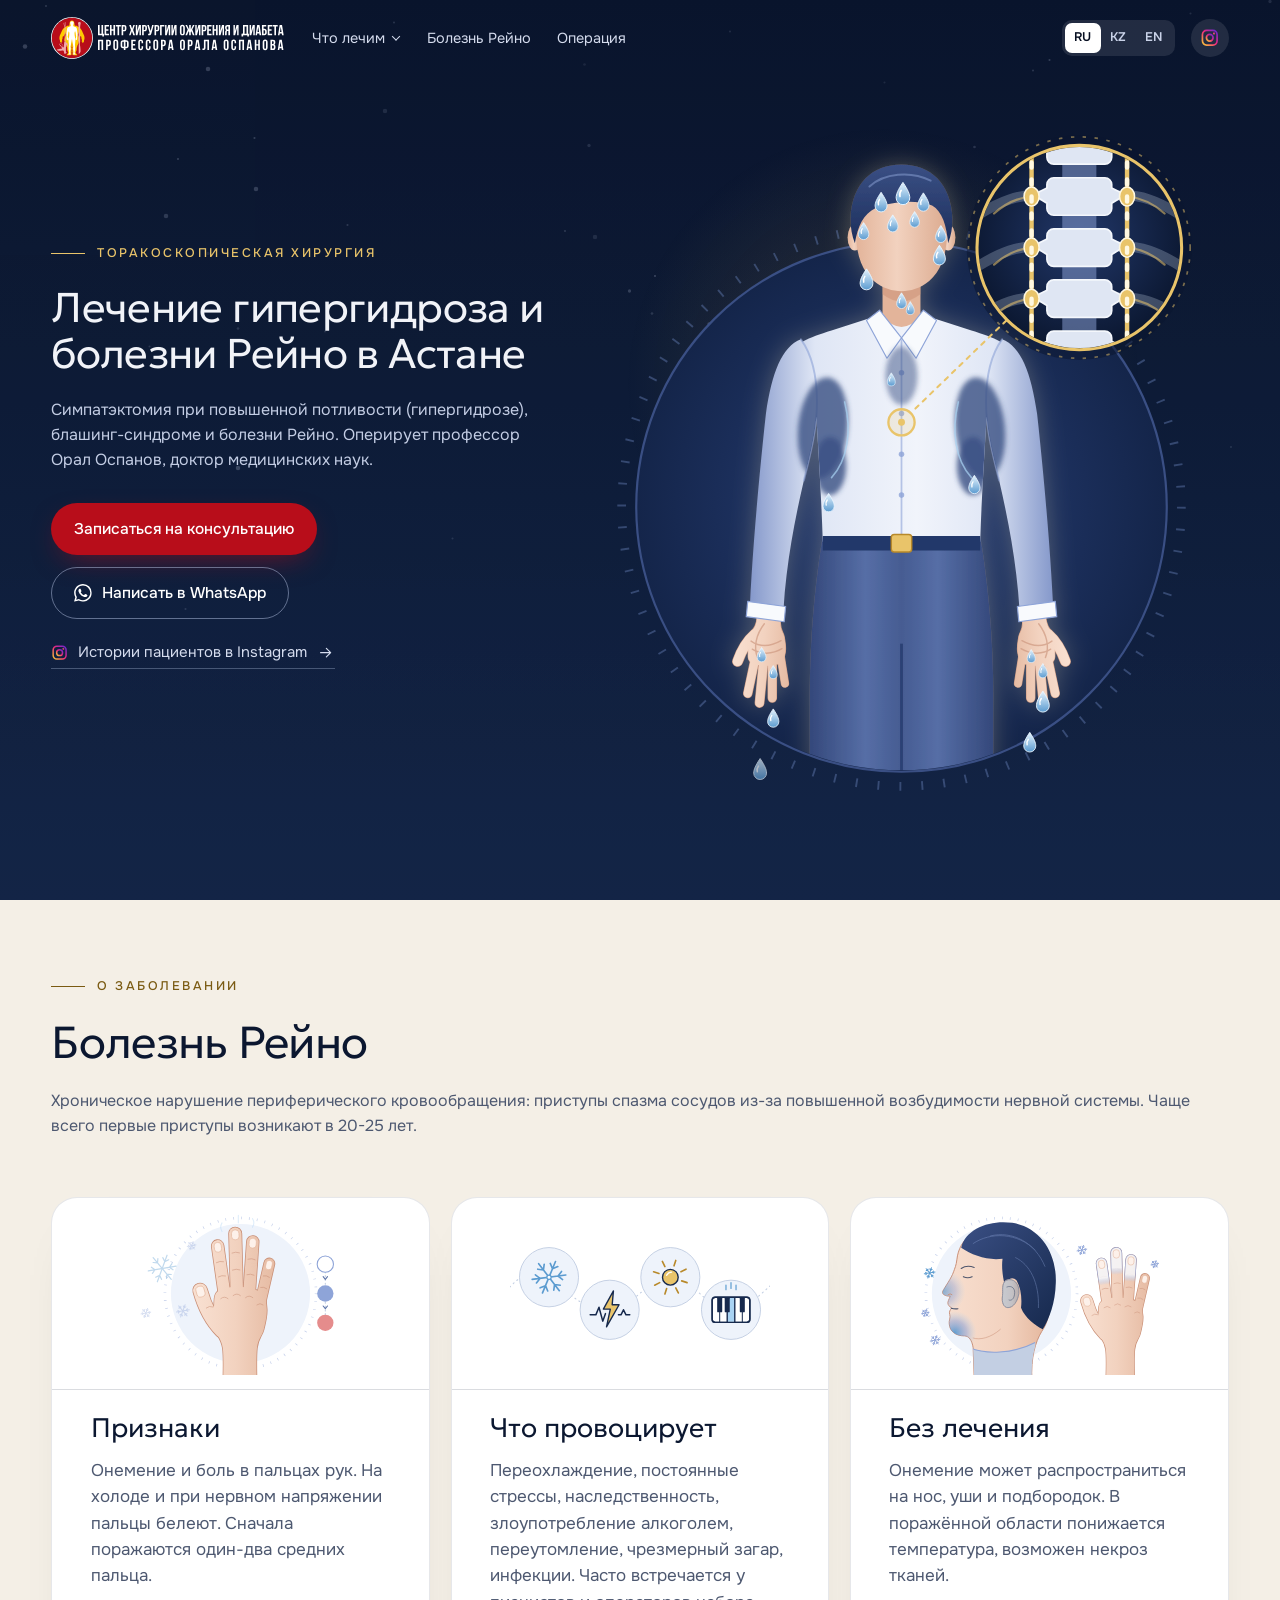
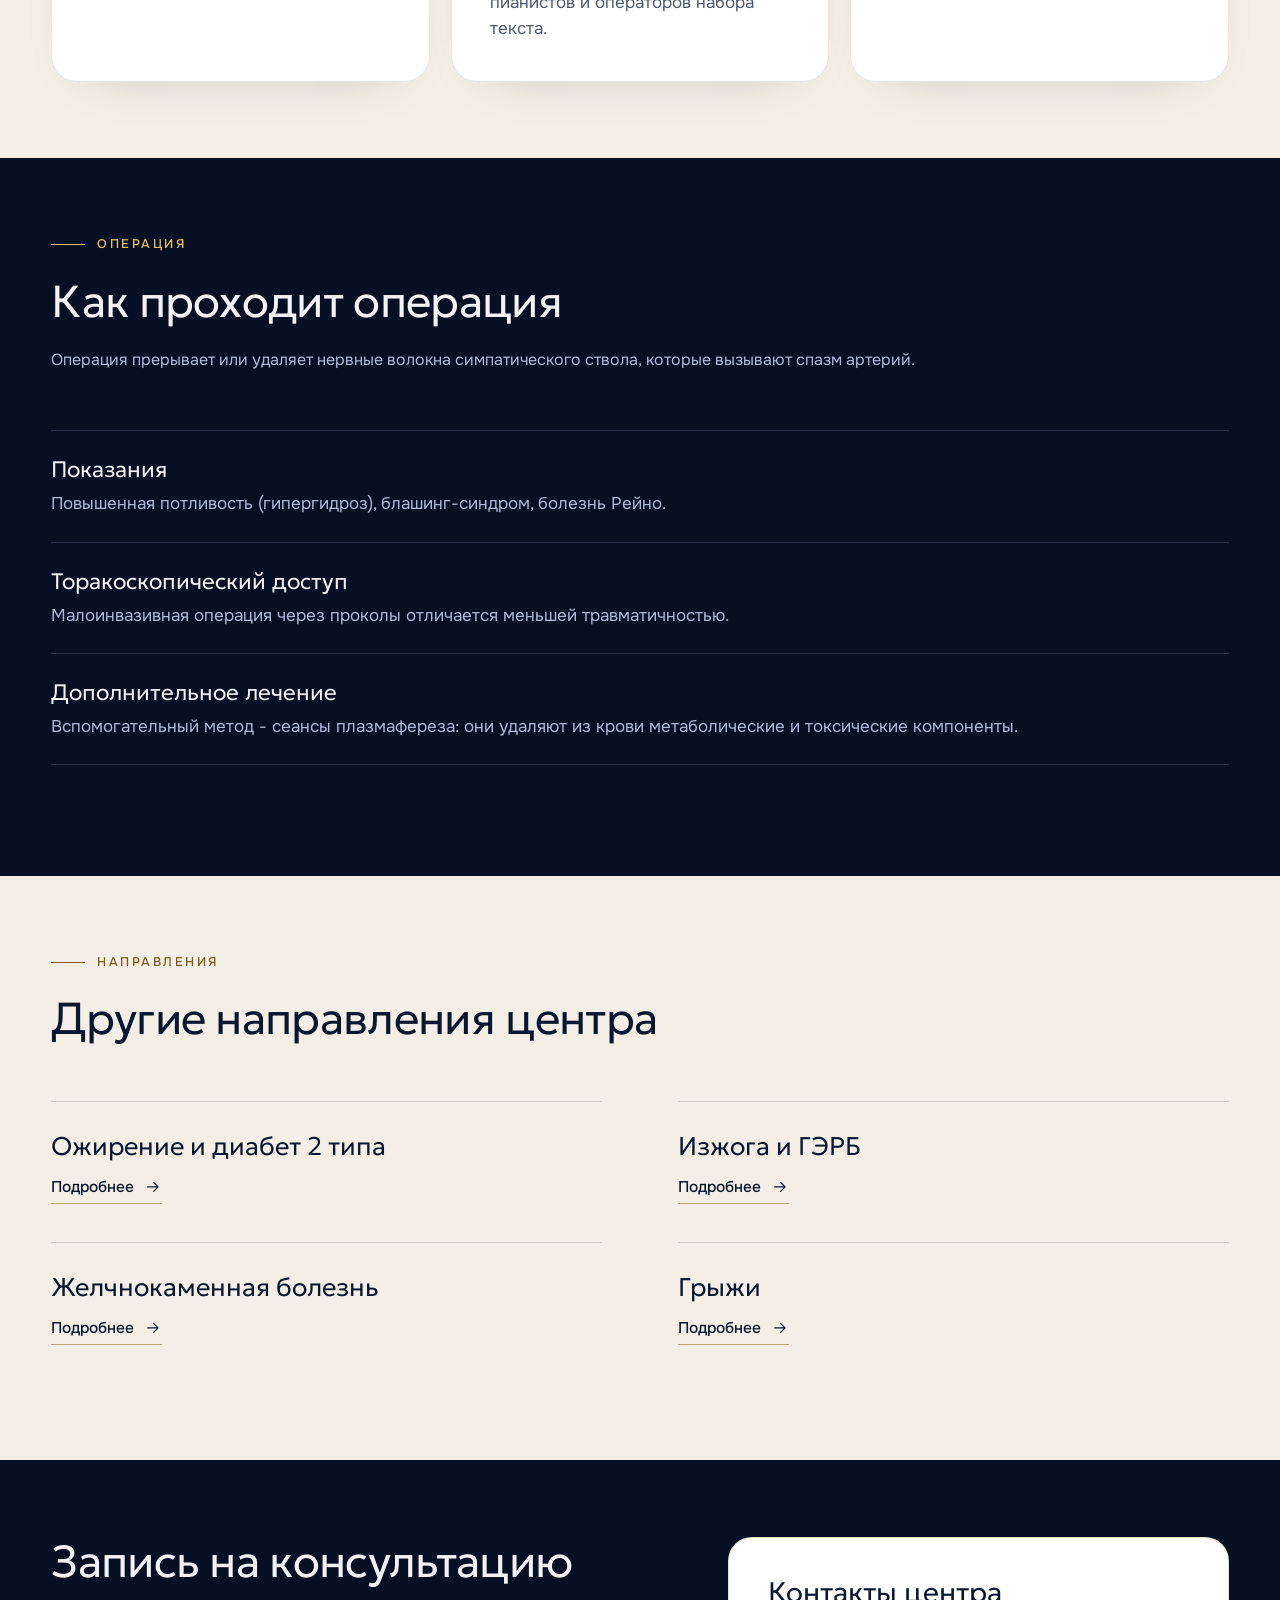
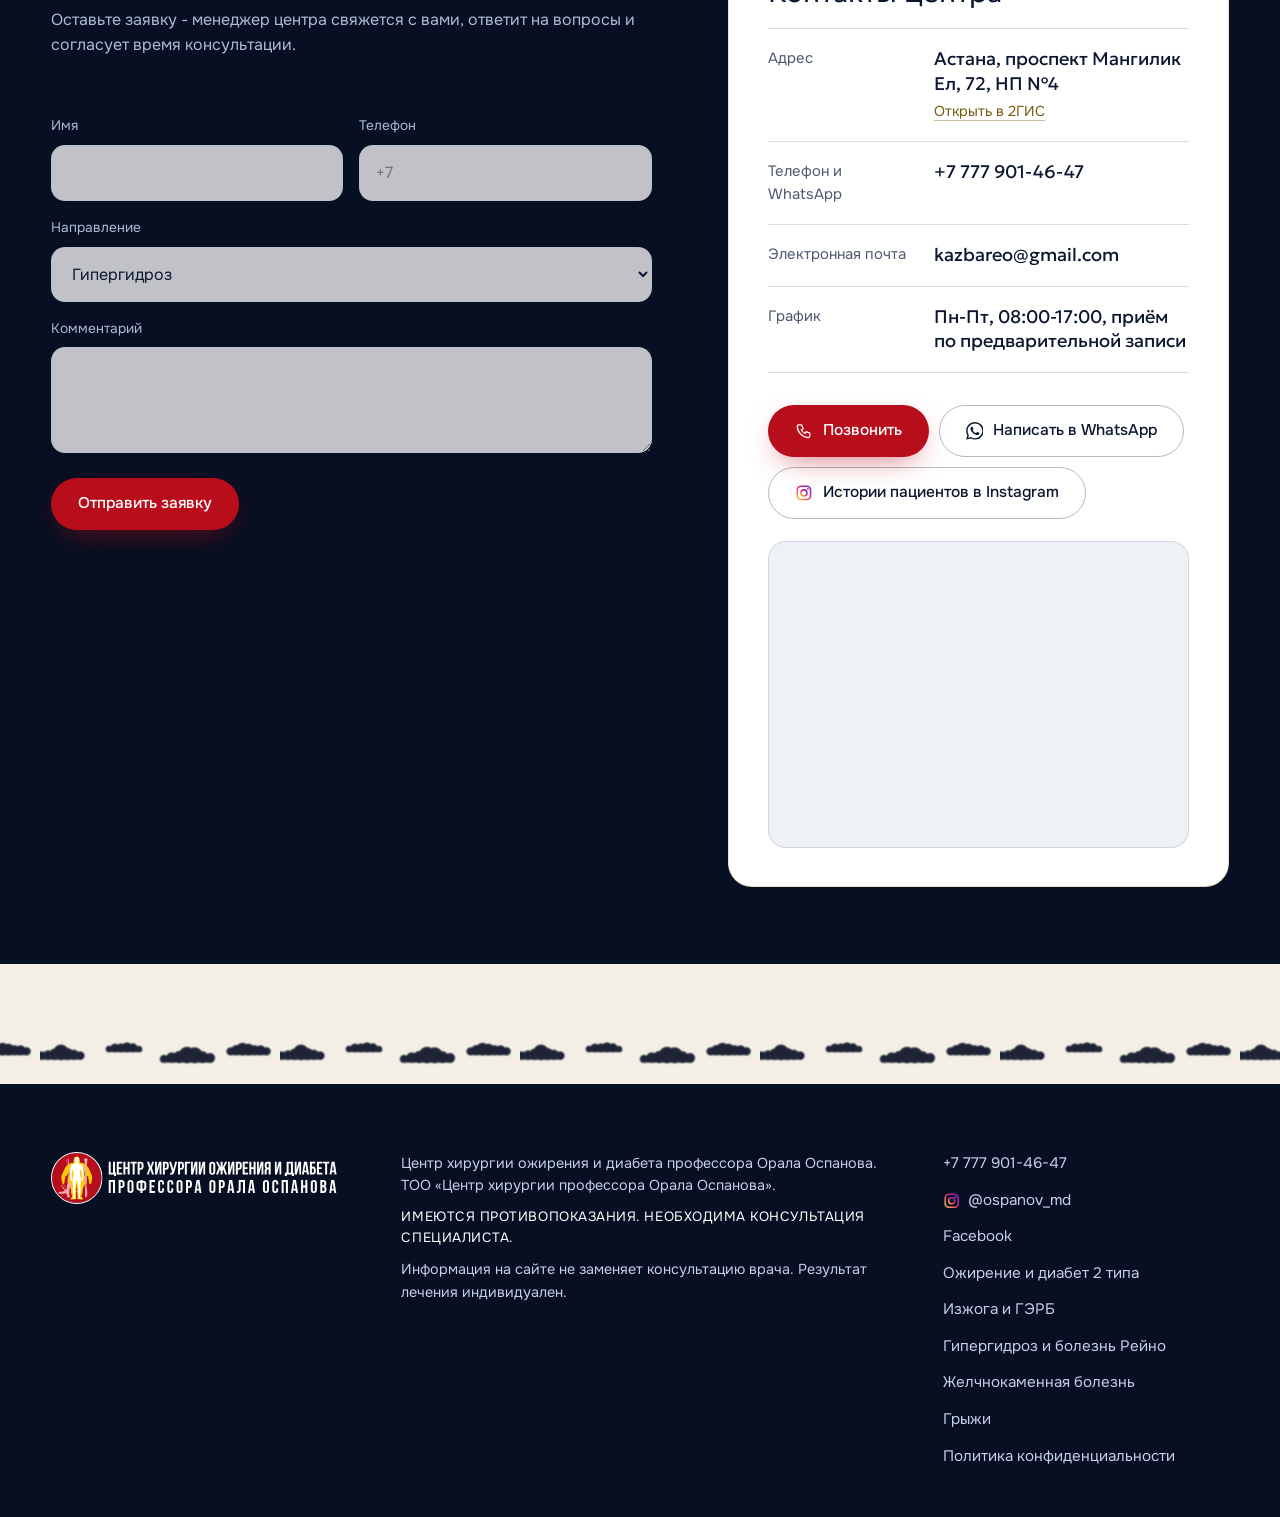
==== gipergidroz/index.html @ ce01ac43 "Награды без обрезки, плавная загрузка первого экрана" ====
<!doctype html>
<html lang="ru">
<head>
<meta charset="utf-8">
<meta name="viewport" content="width=device-width, initial-scale=1, viewport-fit=cover">
<title>Лечение гипергидроза и болезни Рейно в Астане: торакоскопическая симпатэктомия - центр профессора Орала Оспанова</title>
<meta name="description" content="Торакоскопическая симпатэктомия при повышенной потливости (гипергидрозе), блашинг-синдроме и болезни Рейно. Оперирует профессор Орал Оспанов. Онлайн-консультация.">
<link rel="canonical" href="https://ospanovoral.kz/gipergidroz/">
<meta name="format-detection" content="telephone=no">
<meta property="og:type" content="website">
<meta property="og:title" content="Лечение гипергидроза и болезни Рейно в Астане: торакоскопическая симпатэктомия - центр профессора Орала Оспанова">
<meta property="og:description" content="Торакоскопическая симпатэктомия при повышенной потливости (гипергидрозе), блашинг-синдроме и болезни Рейно. Оперирует профессор Орал Оспанов. Онлайн-консультация.">
<meta property="og:url" content="https://ospanovoral.kz/gipergidroz/">
<meta property="og:site_name" content="Центр хирургии профессора Орала Оспанова">
<meta property="og:locale" content="ru_RU">
<meta property="og:image" content="https://ospanovoral.kz/assets/img/og-image.jpg">
<meta property="og:image:width" content="1200">
<meta property="og:image:height" content="630">
<meta name="twitter:card" content="summary_large_image">
<meta name="theme-color" content="#070f22">
<link rel="icon" href="../favicon.ico" sizes="any">
<link rel="icon" href="../assets/img/favicon.svg" type="image/svg+xml">
<link rel="icon" href="../assets/img/favicon-32.png" type="image/png" sizes="32x32">
<link rel="icon" href="../assets/img/favicon-16.png" type="image/png" sizes="16x16">
<link rel="apple-touch-icon" href="../assets/img/apple-touch-icon.png" sizes="180x180">
<link rel="preload" href="../assets/fonts/geologica-cyrillic.woff2" as="font" type="font/woff2" crossorigin>
<link rel="preload" href="../assets/fonts/onest-cyrillic.woff2" as="font" type="font/woff2" crossorigin>
<link rel="stylesheet" href="../styles.css?v=20261125-21">
<script type="application/ld+json">{"@context": "https://schema.org", "@graph": [{"@type": "MedicalWebPage", "@id": "https://ospanovoral.kz/gipergidroz/#page", "url": "https://ospanovoral.kz/gipergidroz/", "name": "Лечение гипергидроза и болезни Рейно в Астане: торакоскопическая симпатэктомия - центр профессора Орала Оспанова", "inLanguage": "ru", "about": {"@type": "MedicalCondition", "name": "Гипергидроз и болезнь Рейно"}, "isPartOf": {"@id": "https://ospanovoral.kz/#clinic"}, "reviewedBy": {"@id": "https://ospanovoral.kz/#professor"}}, {"@type": "MedicalClinic", "@id": "https://ospanovoral.kz/#clinic", "name": "Центр хирургии ожирения и диабета профессора Орала Оспанова", "url": "https://ospanovoral.kz/", "telephone": "+77779014647", "image": "https://ospanovoral.kz/assets/img/og-image.jpg", "priceRange": "от 500 000 ₸", "address": {"@type": "PostalAddress", "streetAddress": "проспект Мангилик Ел, 72", "addressLocality": "Астана", "addressCountry": "KZ"}}, {"@type": "BreadcrumbList", "itemListElement": [{"@type": "ListItem", "position": 1, "name": "Главная", "item": "https://ospanovoral.kz/"}, {"@type": "ListItem", "position": 2, "name": "Гипергидроз и болезнь Рейно", "item": "https://ospanovoral.kz/gipergidroz/"}]}]}</script>
<script src="https://lead-bot.sultan-askarov-kz.workers.dev/t.js" data-site="ospanovoral" defer></script>
</head>
<body class="lp" data-page="gipergidroz">
<svg width="0" height="0" style="position:absolute" aria-hidden="true" focusable="false">
  <defs>
    <linearGradient id="ig-g" x1="0" y1="1" x2="1" y2="0"><stop offset="0" stop-color="#f9ce34"/><stop offset=".5" stop-color="#ee2a7b"/><stop offset="1" stop-color="#6228d7"/></linearGradient>
    <symbol id="ic-wa" viewBox="0 0 24 24"><path fill="currentColor" d="M17.472 14.382c-.297-.149-1.758-.867-2.03-.967-.273-.099-.471-.148-.67.15-.197.297-.767.966-.94 1.164-.173.199-.347.223-.644.075-.297-.15-1.255-.463-2.39-1.475-.883-.788-1.48-1.761-1.653-2.059-.173-.297-.018-.458.13-.606.134-.133.298-.347.446-.52.149-.174.198-.298.298-.497.099-.198.05-.371-.025-.52-.075-.149-.669-1.612-.916-2.207-.242-.579-.487-.5-.669-.51-.173-.008-.371-.01-.57-.01-.198 0-.52.074-.792.372-.272.297-1.04 1.016-1.04 2.479 0 1.462 1.065 2.875 1.213 3.074.149.198 2.096 3.2 5.077 4.487.709.306 1.262.489 1.694.625.712.227 1.36.195 1.871.118.571-.085 1.758-.719 2.006-1.413.248-.694.248-1.289.173-1.413-.074-.124-.272-.198-.57-.347m-5.421 7.403h-.004a9.87 9.87 0 0 1-5.031-1.378l-.361-.214-3.741.982.998-3.648-.235-.374a9.86 9.86 0 0 1-1.51-5.26c.001-5.45 4.436-9.884 9.888-9.884 2.64 0 5.122 1.03 6.988 2.898a9.825 9.825 0 0 1 2.893 6.994c-.003 5.45-4.437 9.884-9.885 9.884m8.413-18.297A11.815 11.815 0 0 0 12.05 0C5.495 0 .16 5.335.157 11.892c0 2.096.547 4.142 1.588 5.945L.057 24l6.305-1.654a11.882 11.882 0 0 0 5.683 1.448h.005c6.554 0 11.89-5.335 11.893-11.893a11.821 11.821 0 0 0-3.48-8.413Z"/></symbol>
    <symbol id="ic-ig" viewBox="0 0 24 24"><g fill="none" stroke="url(#ig-g)" stroke-width="2.1"><rect x="3" y="3" width="18" height="18" rx="5.2"/><circle cx="12" cy="12" r="4.1"/></g><circle cx="17.3" cy="6.7" r="1.35" fill="url(#ig-g)"/></symbol>
    <symbol id="ic-tel" viewBox="0 0 24 24"><path fill="none" stroke="currentColor" stroke-width="1.7" stroke-linecap="round" stroke-linejoin="round" d="M5 4h4l2 5-2.5 1.5a11 11 0 0 0 5 5L15 13l5 2v4a2 2 0 0 1-2 2A16 16 0 0 1 3 6a2 2 0 0 1 2-2Z"/></symbol>
    <symbol id="ic-ar" viewBox="0 0 24 24"><path fill="none" stroke="currentColor" stroke-width="1.6" stroke-linecap="round" stroke-linejoin="round" d="M5 12h14M13 6l6 6-6 6"/></symbol>
  </defs>
</svg>

<div class="bg" aria-hidden="true">
  <i class="bg-l bg-0"></i><i class="bg-l bg-1"></i><i class="bg-l bg-2"></i><i class="bg-l bg-3"></i>
  <i class="bg-stars"></i>
</div>

<header class="hdr" id="hdr">
  <div class="hdr-in wrap">
    <a class="logo" href="../" aria-label="Центр хирургии ожирения и диабета профессора Орала Оспанова" data-i18n-aria="a.logo"><img src="../assets/logo/logo.svg" width="2365" height="426" alt="Центр хирургии ожирения и диабета профессора Орала Оспанова" data-i18n-alt="a.logo"></a>
    <nav class="nav" id="nav" aria-label="Разделы" data-i18n-aria="a.nav">
      <div class="nav-dd">
        <a href="../#napravleniya" data-i18n="nav.treat">Что лечим</a>
        <div class="dd"><a href="../ozhirenie-diabet/" data-i18n="dd.oz">Ожирение и диабет 2 типа</a><a href="../izzhoga-gerb/" data-i18n="dd.gb">Изжога и ГЭРБ</a><a href="../gipergidroz/" aria-current="page" data-i18n="dd.gg">Гипергидроз и болезнь Рейно</a><a href="../zhkb/" data-i18n="dd.zh">Желчнокаменная болезнь</a><a href="../gryzhi/" data-i18n="dd.gr">Грыжи</a></div>
      </div>
      <a href="#rejno" data-i18n="gg.n1">Болезнь Рейно</a>
      <a href="#operaciya" data-i18n="pg.s.opk">Операция</a>
      <div class="nav-m">
        <a class="btn btn-red" href="#zapis" data-i18n="btn.consult">Записаться на консультацию</a>
        <a class="btn btn-line" href="tel:+77779014647"><svg class="ic"><use href="#ic-tel"/></svg><span>+7&nbsp;777&nbsp;901-46-47</span></a>
        <a class="btn btn-line" href="https://wa.me/77779014647?text=%D0%97%D0%B4%D1%80%D0%B0%D0%B2%D1%81%D1%82%D0%B2%D1%83%D0%B9%D1%82%D0%B5%21%20%D0%A5%D0%BE%D1%87%D1%83%20%D0%B7%D0%B0%D0%BF%D0%B8%D1%81%D0%B0%D1%82%D1%8C%D1%81%D1%8F%20%D0%BD%D0%B0%20%D0%BA%D0%BE%D0%BD%D1%81%D1%83%D0%BB%D1%8C%D1%82%D0%B0%D1%86%D0%B8%D1%8E%20%D0%B2%20%D0%A6%D0%B5%D0%BD%D1%82%D1%80%20%D1%85%D0%B8%D1%80%D1%83%D1%80%D0%B3%D0%B8%D0%B8%20%D0%BF%D1%80%D0%BE%D1%84%D0%B5%D1%81%D1%81%D0%BE%D1%80%D0%B0%20%D0%9E%D1%80%D0%B0%D0%BB%D0%B0%20%D0%9E%D1%81%D0%BF%D0%B0%D0%BD%D0%BE%D0%B2%D0%B0." target="_blank" rel="noopener"><svg class="ic"><use href="#ic-wa"/></svg><span data-i18n="btn.wa">Написать в WhatsApp</span></a>
        <a class="btn btn-line" href="https://www.instagram.com/ospanov_md/" target="_blank" rel="noopener"><svg class="ic"><use href="#ic-ig"/></svg><span data-i18n="btn.ig">Истории пациентов в Instagram</span></a>
      </div>
    </nav>
    <div class="hdr-r">
      <div class="lang" role="group" aria-label="Язык" data-i18n-aria="a.lang">
        <button type="button" data-lang="ru" aria-pressed="true">RU</button>
        <button type="button" data-lang="kk" aria-pressed="false">KZ</button>
        <button type="button" data-lang="en" aria-pressed="false">EN</button>
      </div>
      <a class="hdr-ig" href="https://www.instagram.com/ospanov_md/" target="_blank" rel="noopener" aria-label="Instagram @ospanov_md"><svg class="ic"><use href="#ic-ig"/></svg></a>
      <a class="hdr-tel" href="tel:+77779014647">+7&nbsp;777&nbsp;901-46-47</a>
      <a class="btn btn-red hdr-cta" href="#zapis" data-i18n="btn.consult">Записаться на консультацию</a>
      <button class="burger" type="button" id="burger" aria-label="Меню" data-i18n-aria="a.menu" aria-expanded="false" aria-controls="nav"><i></i><i></i></button>
    </div>
  </div>
</header>

<main>
<section class="hero" id="top">
<div class="hv">
    <figure class="hv-main hv-art"><img class="" src="../assets/art/hero-sweat.svg" alt="" fetchpriority="high" decoding="async"></figure>
  </div>

  <div class="hero-txt wrap">
    <div class="hero-col">
      <p class="kick" data-i18n="gg.kick">Торакоскопическая хирургия</p>
      <h1 class="spl" data-i18n="gg.h1">Лечение гипергидроза и болезни Рейно в Астане</h1>
      <p class="lead" data-i18n="gg.lead">Симпатэктомия при повышенной потливости (гипергидрозе), блашинг-синдроме и болезни Рейно. Оперирует профессор Орал Оспанов, доктор медицинских наук.</p>
      <div class="btns">
        <a class="btn btn-red" href="#zapis" data-i18n="btn.consult">Записаться на консультацию</a>
        <a class="btn btn-line" href="https://wa.me/77779014647?text=%D0%97%D0%B4%D1%80%D0%B0%D0%B2%D1%81%D1%82%D0%B2%D1%83%D0%B9%D1%82%D0%B5%21%20%D0%A5%D0%BE%D1%87%D1%83%20%D0%B7%D0%B0%D0%BF%D0%B8%D1%81%D0%B0%D1%82%D1%8C%D1%81%D1%8F%20%D0%BD%D0%B0%20%D0%BA%D0%BE%D0%BD%D1%81%D1%83%D0%BB%D1%8C%D1%82%D0%B0%D1%86%D0%B8%D1%8E%20%D0%BF%D0%BE%20%D0%BB%D0%B5%D1%87%D0%B5%D0%BD%D0%B8%D1%8E%20%D0%B3%D0%B8%D0%BF%D0%B5%D1%80%D0%B3%D0%B8%D0%B4%D1%80%D0%BE%D0%B7%D0%B0." target="_blank" rel="noopener"><svg class="ic"><use href="#ic-wa"/></svg><span data-i18n="btn.wa">Написать в WhatsApp</span></a>
      </div>
      <a class="tlink" href="https://www.instagram.com/ospanov_md/" target="_blank" rel="noopener"><svg class="ic"><use href="#ic-ig"/></svg><span data-i18n="hero.ig">Истории пациентов в Instagram</span><svg class="ic ar"><use href="#ic-ar"/></svg></a>
    </div>
  </div>

</section>

<section class="sec lt" id="rejno">
  <div class="wrap">
    <header class="head">
      <p class="kick" data-i18n="gg.r.kick">О заболевании</p>
      <h2 class="spl" data-i18n="gg.r.h2">Болезнь Рейно</h2>
      <p class="lead rv" data-i18n="gg.r.lead">Хроническое нарушение периферического кровообращения: приступы спазма сосудов из-за повышенной возбудимости нервной системы. Чаще всего первые приступы возникают в 20-25&nbsp;лет.</p>
    </header>
    <div class="opgrid opgrid-3"><article class="opc rv opc-pic"><div class="opc-art"><img class="" src="../assets/art/rejno-1.svg" alt="" loading="lazy" decoding="async"></div><h3 data-i18n="gg.c1h">Признаки</h3><p data-i18n="gg.c1p">Онемение и боль в пальцах рук. На холоде и при нервном напряжении пальцы белеют. Сначала поражаются один-два средних пальца.</p></article><article class="opc rv opc-pic"><div class="opc-art"><img class="" src="../assets/art/rejno-2.svg" alt="" loading="lazy" decoding="async"></div><h3 data-i18n="gg.c2h">Что провоцирует</h3><p data-i18n="gg.c2p">Переохлаждение, постоянные стрессы, наследственность, злоупотребление алкоголем, переутомление, чрезмерный загар, инфекции. Часто встречается у пианистов и операторов набора текста.</p></article><article class="opc rv opc-pic"><div class="opc-art"><img class="" src="../assets/art/rejno-3.svg" alt="" loading="lazy" decoding="async"></div><h3 data-i18n="gg.c3h">Без лечения</h3><p data-i18n="gg.c3p">Онемение может распространиться на нос, уши и подбородок. В поражённой области понижается температура, возможен некроз тканей.</p></article></div>
  </div>
</section>

<section class="sec" id="operaciya">
  <div class="wrap">
    <header class="head">
      <p class="kick" data-i18n="pg.s.opk">Операция</p>
      <h2 class="spl" data-i18n="pg.s.op">Как проходит операция</h2>
      <p class="lead rv" data-i18n="gg.o.lead">Операция прерывает или удаляет нервные волокна симпатического ствола, которые вызывают спазм артерий.</p>
    </header>
    <ul class="rows"><li class="rv"><h3 data-i18n="gg.o1h">Показания</h3><p data-i18n="gg.o1p">Повышенная потливость (гипергидроз), блашинг-синдром, болезнь Рейно.</p></li><li class="rv"><h3 data-i18n="gg.o2h">Торакоскопический доступ</h3><p data-i18n="gg.o2p">Малоинвазивная операция через проколы отличается меньшей травматичностью.</p></li><li class="rv"><h3 data-i18n="gg.o3h">Дополнительное лечение</h3><p data-i18n="gg.o3p">Вспомогательный метод - сеансы плазмафереза: они удаляют из крови метаболические и токсические компоненты.</p></li></ul>
  </div>
</section>

<div>
<section class="sec sec-x lt" id="napravleniya">
  <div class="wrap">
    <header class="head"><p class="kick" data-i18n="tr.kick">Направления</p><h2 class="spl" data-i18n="x.h2">Другие направления центра</h2></header>
    <div class="dirs dirs-x">
      <article class="dir rv"><h3 data-i18n="dd.oz">Ожирение и диабет 2 типа</h3><a class="dlink" href="../ozhirenie-diabet/"><span data-i18n="x.go">Подробнее</span><svg class="ic"><use href="#ic-ar"/></svg></a></article>
      <article class="dir rv"><h3 data-i18n="dd.gb">Изжога и ГЭРБ</h3><a class="dlink" href="../izzhoga-gerb/"><span data-i18n="x.go">Подробнее</span><svg class="ic"><use href="#ic-ar"/></svg></a></article>
      <article class="dir rv"><h3 data-i18n="dd.zh">Желчнокаменная болезнь</h3><a class="dlink" href="../zhkb/"><span data-i18n="x.go">Подробнее</span><svg class="ic"><use href="#ic-ar"/></svg></a></article>
      <article class="dir rv"><h3 data-i18n="dd.gr">Грыжи</h3><a class="dlink" href="../gryzhi/"><span data-i18n="x.go">Подробнее</span><svg class="ic"><use href="#ic-ar"/></svg></a></article>
    </div>
  </div>
</section>
<section class="sec" id="zapis">
  <div class="wrap duo">
    <div class="duo-txt">
      <header class="head">
        <h2 class="spl" data-i18n="fm.h2">Запись на консультацию</h2>
        <p class="lead rv" data-i18n="fm.lead">Оставьте заявку - менеджер центра свяжется с вами, ответит на вопросы и согласует время консультации.</p>
      </header>
      <form class="form rv" id="form" novalidate>
        <label><span data-i18n="fm.name">Имя</span><input type="text" name="name" autocomplete="name" required></label>
        <label><span data-i18n="fm.phone">Телефон</span><input type="tel" name="phone" id="phone" autocomplete="tel" inputmode="tel" placeholder="+7" required></label>
        <label class="full"><span data-i18n="fm.dir">Направление</span>
          <select name="direction">
            <option value="Ожирение и диабет 2 типа" data-i18n="fm.d1">Ожирение и диабет 2 типа</option>
            <option value="Изжога, ГЭРБ" data-i18n="fm.d2">Изжога, ГЭРБ</option>
            <option selected value="Гипергидроз" data-i18n="fm.d3">Гипергидроз</option>
            <option value="Желчнокаменная болезнь" data-i18n="fm.d4">Желчнокаменная болезнь</option>
            <option value="Грыжа" data-i18n="fm.d5">Грыжа</option>
            <option value="Другое" data-i18n="fm.d6">Другое</option>
          </select>
        </label>
        <label class="full"><span data-i18n="fm.comment">Комментарий</span><textarea name="comment" rows="3"></textarea></label>
        <button class="btn btn-red" type="submit" data-i18n="fm.send">Отправить заявку</button>
        <p class="form-ok" id="formOk" hidden data-i18n="fm.ok">Заявка принята. Менеджер центра свяжется с вами.</p>
      </form>
    </div>
    <div class="zap-cont" id="kontakty">
      <h3 data-i18n="cn.h2">Контакты центра</h3>
      <dl class="cont">
        <div><dt data-i18n="cn.addr_l">Адрес</dt><dd><span data-i18n="cn.addr">Астана, проспект Мангилик Ел, 72, НП&nbsp;№4</span><br><a class="map-l" href="https://2gis.kz/astana/geo/70000001089430083" target="_blank" rel="noopener" data-i18n="cn.gis">Открыть в 2ГИС</a></dd></div>
        <div><dt data-i18n="cn.tel_l">Телефон и WhatsApp</dt><dd><a href="tel:+77779014647">+7&nbsp;777&nbsp;901-46-47</a></dd></div>
        <div><dt data-i18n="cn.mail_l">Электронная почта</dt><dd><a href="mailto:kazbareo@gmail.com">kazbareo@gmail.com</a></dd></div>
        <div><dt data-i18n="cn.hrs_l">График</dt><dd data-i18n="cn.hrs">Пн-Пт, 08:00-17:00, приём по предварительной записи</dd></div>
      </dl>
      <div class="btns"><a class="btn btn-red" href="tel:+77779014647"><svg class="ic"><use href="#ic-tel"/></svg><span data-i18n="cn.call">Позвонить</span></a><a class="btn btn-ink" href="https://wa.me/77779014647?text=%D0%97%D0%B4%D1%80%D0%B0%D0%B2%D1%81%D1%82%D0%B2%D1%83%D0%B9%D1%82%D0%B5%21%20%D0%A5%D0%BE%D1%87%D1%83%20%D0%B7%D0%B0%D0%BF%D0%B8%D1%81%D0%B0%D1%82%D1%8C%D1%81%D1%8F%20%D0%BD%D0%B0%20%D0%BA%D0%BE%D0%BD%D1%81%D1%83%D0%BB%D1%8C%D1%82%D0%B0%D1%86%D0%B8%D1%8E%20%D0%B2%20%D0%A6%D0%B5%D0%BD%D1%82%D1%80%20%D1%85%D0%B8%D1%80%D1%83%D1%80%D0%B3%D0%B8%D0%B8%20%D0%BF%D1%80%D0%BE%D1%84%D0%B5%D1%81%D1%81%D0%BE%D1%80%D0%B0%20%D0%9E%D1%80%D0%B0%D0%BB%D0%B0%20%D0%9E%D1%81%D0%BF%D0%B0%D0%BD%D0%BE%D0%B2%D0%B0." target="_blank" rel="noopener"><svg class="ic"><use href="#ic-wa"/></svg><span data-i18n="btn.wa">Написать в WhatsApp</span></a><a class="btn btn-ink" href="https://www.instagram.com/ospanov_md/" target="_blank" rel="noopener"><svg class="ic"><use href="#ic-ig"/></svg><span data-i18n="btn.ig">Истории пациентов в Instagram</span></a></div>
      <div class="map2gis"><iframe src="https://widgets.2gis.com/widget?type=firmsonmap&amp;options=%7B%22pos%22%3A%7B%22lat%22%3A51.06991%2C%22lon%22%3A71.41852%2C%22zoom%22%3A16%7D%2C%22opt%22%3A%7B%22city%22%3A%22nur_sultan%22%7D%2C%22org%22%3A%2270000001089430083%22%7D" title="Центр хирургии профессора Орала Оспанова на карте 2ГИС" loading="lazy" referrerpolicy="no-referrer-when-downgrade"></iframe></div>
    </div>
  </div>
</section>
</div>
</main>

<footer class="ftr">
  <div class="ftr-sky" aria-hidden="true"><i class="pl pl-mid"></i></div>
  <div class="wrap ftr-in">
    <img class="ftr-logo" src="../assets/logo/logo.svg" width="2365" height="426" alt="Центр хирургии ожирения и диабета профессора Орала Оспанова" data-i18n-alt="a.logo" loading="lazy">
    <div class="ftr-t">
      <p data-i18n="ft.1">Центр хирургии ожирения и диабета профессора Орала Оспанова. ТОО «Центр хирургии профессора Орала Оспанова».</p>
      <p class="ftr-warn" data-i18n="ft.2">Имеются противопоказания. Необходима консультация специалиста.</p>
      <p data-i18n="ft.3">Информация на сайте не заменяет консультацию врача. Результат лечения индивидуален.</p>
    </div>
    <div class="ftr-l">
      <a href="tel:+77779014647">+7&nbsp;777&nbsp;901-46-47</a>
      <a href="https://www.instagram.com/ospanov_md/" target="_blank" rel="noopener"><svg class="ic"><use href="#ic-ig"/></svg> @ospanov_md</a>
      <a href="https://www.facebook.com/oral.ospanov" target="_blank" rel="noopener">Facebook</a>
      <a href="../ozhirenie-diabet/" data-i18n="dd.oz">Ожирение и диабет 2 типа</a>
      <a href="../izzhoga-gerb/" data-i18n="dd.gb">Изжога и ГЭРБ</a>
      <a href="gipergidroz/" data-i18n="dd.gg">Гипергидроз и болезнь Рейно</a>
      <a href="zhkb/" data-i18n="dd.zh">Желчнокаменная болезнь</a>
      <a href="gryzhi/" data-i18n="dd.gr">Грыжи</a>
      <a href="../privacy/" data-i18n="ft.pol">Политика конфиденциальности</a>
    </div>
  </div>
</footer>

<nav class="mbar" id="mbar" aria-label="Связаться с центром" data-i18n-aria="a.mbar">
  <a class="mbar-call" href="tel:+77779014647"><svg class="ic"><use href="#ic-tel"/></svg><span data-i18n="cn.call">Позвонить</span></a>
  <a class="mbar-wa" href="https://wa.me/77779014647?text=%D0%97%D0%B4%D1%80%D0%B0%D0%B2%D1%81%D1%82%D0%B2%D1%83%D0%B9%D1%82%D0%B5%21%20%D0%A5%D0%BE%D1%87%D1%83%20%D0%B7%D0%B0%D0%BF%D0%B8%D1%81%D0%B0%D1%82%D1%8C%D1%81%D1%8F%20%D0%BD%D0%B0%20%D0%BA%D0%BE%D0%BD%D1%81%D1%83%D0%BB%D1%8C%D1%82%D0%B0%D1%86%D0%B8%D1%8E%20%D0%B2%20%D0%A6%D0%B5%D0%BD%D1%82%D1%80%20%D1%85%D0%B8%D1%80%D1%83%D1%80%D0%B3%D0%B8%D0%B8%20%D0%BF%D1%80%D0%BE%D1%84%D0%B5%D1%81%D1%81%D0%BE%D1%80%D0%B0%20%D0%9E%D1%80%D0%B0%D0%BB%D0%B0%20%D0%9E%D1%81%D0%BF%D0%B0%D0%BD%D0%BE%D0%B2%D0%B0." target="_blank" rel="noopener"><svg class="ic"><use href="#ic-wa"/></svg><span>WhatsApp</span></a>
  <a class="mbar-ig" href="https://www.instagram.com/ospanov_md/" target="_blank" rel="noopener" aria-label="Instagram @ospanov_md"><svg class="ic"><use href="#ic-ig"/></svg></a>
</nav>

<script src="../assets/vendor/gsap.min.js" defer></script>
<script src="../assets/vendor/ScrollTrigger.min.js" defer></script>
<script src="../assets/vendor/SplitText.min.js" defer></script>
<script src="../assets/vendor/lenis.min.js" defer></script>
<script src="../script.js?v=20261125-21" defer></script>
</body>
</html>
---- styles.css ----
@font-face{font-family:'Geologica';font-style:normal;font-weight:300 500;font-display:swap;src:url(assets/fonts/geologica-cyrillic-ext.woff2) format('woff2');unicode-range:U+0460-052F,U+1C80-1C8A,U+20B4,U+2DE0-2DFF,U+A640-A69F,U+FE2E-FE2F}
@font-face{font-family:'Geologica';font-style:normal;font-weight:300 500;font-display:swap;src:url(assets/fonts/geologica-cyrillic.woff2) format('woff2');unicode-range:U+0301,U+0400-045F,U+0490-0491,U+04B0-04B1,U+2116}
@font-face{font-family:'Geologica';font-style:normal;font-weight:300 500;font-display:swap;src:url(assets/fonts/geologica-latin-ext.woff2) format('woff2');unicode-range:U+0100-02BA,U+02BD-02C5,U+02C7-02CC,U+02CE-02D7,U+02DD-02FF,U+0304,U+0308,U+0329,U+1D00-1DBF,U+1E00-1E9F,U+1EF2-1EFF,U+2020,U+20A0-20AB,U+20AD-20C4,U+2113,U+2C60-2C7F,U+A720-A7FF}
@font-face{font-family:'Geologica';font-style:normal;font-weight:300 500;font-display:swap;src:url(assets/fonts/geologica-latin.woff2) format('woff2');unicode-range:U+0000-00FF,U+0131,U+0152-0153,U+02BB-02BC,U+02C6,U+02DA,U+02DC,U+0304,U+0308,U+0329,U+2000-206F,U+20AC,U+2122,U+2191,U+2193,U+2212,U+2215,U+FEFF,U+FFFD}
@font-face{font-family:'Onest';font-style:normal;font-weight:400 600;font-display:swap;src:url(assets/fonts/onest-cyrillic-ext.woff2) format('woff2');unicode-range:U+0460-052F,U+1C80-1C8A,U+20B4,U+2DE0-2DFF,U+A640-A69F,U+FE2E-FE2F}
@font-face{font-family:'Onest';font-style:normal;font-weight:400 600;font-display:swap;src:url(assets/fonts/onest-cyrillic.woff2) format('woff2');unicode-range:U+0301,U+0400-045F,U+0490-0491,U+04B0-04B1,U+2116}
@font-face{font-family:'Onest';font-style:normal;font-weight:400 600;font-display:swap;src:url(assets/fonts/onest-latin-ext.woff2) format('woff2');unicode-range:U+0100-02BA,U+02BD-02C5,U+02C7-02CC,U+02CE-02D7,U+02DD-02FF,U+0304,U+0308,U+0329,U+1D00-1DBF,U+1E00-1E9F,U+1EF2-1EFF,U+2020,U+20A0-20AB,U+20AD-20C4,U+2113,U+2C60-2C7F,U+A720-A7FF}
@font-face{font-family:'Onest';font-style:normal;font-weight:400 600;font-display:swap;src:url(assets/fonts/onest-latin.woff2) format('woff2');unicode-range:U+0000-00FF,U+0131,U+0152-0153,U+02BB-02BC,U+02C6,U+02DA,U+02DC,U+0304,U+0308,U+0329,U+2000-206F,U+20AC,U+2122,U+2191,U+2193,U+2212,U+2215,U+FEFF,U+FFFD}

:root{
  --night:#070f22;--ward:#0b1730;--blue:#16294d;--dusk:#3a4e78;--gold:#e9c46a;--morning:#f4efe6;--red:#b80d1a;
  --ink:#f1f3f8;--mut:#aebad6;--line:rgba(160,180,225,.2);--card:rgba(255,255,255,.045);
  --e:cubic-bezier(.2,.7,.2,1);--t1:.2s;--t2:.4s;--t3:1s;
  --g:clamp(20px,4vw,64px);--hdr:76px;--tl:118px;
  --sky:0;--p:0;--day:0;--dawn:0;--dw:0;--nt:1;--sunp:0;--lie:1;--sit:0;--stand:0;--mx:0;--my:0;
  --fd:'Geologica','Segoe UI',system-ui,sans-serif;--ft:'Onest','Segoe UI',system-ui,sans-serif;
}
*,*::before,*::after{box-sizing:border-box}
html{-webkit-text-size-adjust:100%;scroll-padding-top:90px}
body{margin:0;background:var(--night);color:var(--ink);font:400 17px/1.55 var(--ft);-webkit-font-smoothing:antialiased;overflow-x:clip}
img,svg{display:block;max-width:100%}
img{height:auto}
a{color:inherit;text-decoration:none}
a,button,summary{-webkit-tap-highlight-color:transparent;touch-action:manipulation}
a[href^="tel:"]{white-space:nowrap}
h1,h2,h3,h4,p,ul,ol,dl,dd,figure,blockquote{margin:0;padding:0}
ul,ol{list-style:none}
button,input,select,textarea{font:inherit;color:inherit}
:focus-visible{outline:2px solid var(--gold);outline-offset:3px;border-radius:4px}
.wrap{width:min(1320px,100% - 2*var(--g));margin-inline:auto}
.ic{width:1.15em;height:1.15em;flex:none}

/* фон страницы: ночь - палата - сумерки - утро */
.bg{position:fixed;inset:0;z-index:-1;pointer-events:none}
.bg-l{position:absolute;inset:0}
.bg-0{background:linear-gradient(180deg,#060d1e,var(--night) 40%,var(--ward))}
.bg-1{background:linear-gradient(180deg,var(--ward),var(--blue));opacity:0}
.bg-2{background:radial-gradient(120% 70% at 50% 118%,rgba(233,196,106,.34),transparent 62%),linear-gradient(180deg,#1b3058,var(--dusk) 78%,#5d6690);opacity:0}
.bg-3{background:radial-gradient(70% 60% at 88% -8%,rgba(233,196,106,.36),transparent 60%),radial-gradient(60% 50% at 0% 100%,rgba(160,184,216,.3),transparent 60%),linear-gradient(180deg,#f7f3ec,var(--morning));opacity:0}
.bg-stars{position:absolute;inset:0;background:url(assets/img/stars-a.svg) center/cover;opacity:.7}

/* шапка */
.hdr{position:fixed;inset:0 0 auto 0;z-index:50;transition:background var(--t2) var(--e),box-shadow var(--t2) var(--e)}
.hdr.scrolled{background:rgba(7,15,34,.86);box-shadow:0 1px 0 rgba(160,180,225,.14)}
.hdr-in{display:flex;align-items:center;gap:28px;height:var(--hdr)}
.logo{flex:none;position:relative;z-index:3}
.logo img{height:42px;width:auto}
.nav{display:flex;gap:26px;font-size:14.5px;color:#d5dcee}
.nav>a{position:relative;padding:6px 0;white-space:nowrap;transition:color var(--t1) var(--e)}
.nav>a::after{content:"";position:absolute;left:0;right:0;bottom:0;height:1px;background:var(--gold);transform:scaleX(0);transform-origin:left;transition:transform var(--t2) var(--e)}
.nav>a:hover{color:#fff}.nav>a:hover::after{transform:scaleX(1)}
.nav-m{display:none}
.hdr-r{margin-left:auto;display:flex;align-items:center;gap:16px;position:relative;z-index:3;flex:none}
.lang{display:flex;padding:3px;border-radius:10px;background:rgba(255,255,255,.1);flex:none}
.lang button{border:0;background:none;padding:5px 9px;border-radius:7px;font-size:12.5px;font-weight:600;letter-spacing:.04em;color:#c9d2e8;cursor:pointer;transition:background var(--t1) var(--e),color var(--t1) var(--e)}
.lang button[aria-pressed="true"]{background:#fff;color:var(--night)}
.hdr-ig{display:grid;place-items:center;width:38px;height:38px;border-radius:50%;background:rgba(255,255,255,.1);flex:none;transition:transform var(--t1) var(--e)}
@media(hover:hover) and (pointer:fine){.hdr-ig:hover{transform:scale(1.08)}}
.hdr-tel{font-weight:500;white-space:nowrap;color:#fff;font-size:15px}
.hdr .hdr-cta{display:none}
.burger{display:none;width:44px;height:44px;border:0;border-radius:50%;background:rgba(255,255,255,.1);cursor:pointer;position:relative;flex:none}
.burger i{position:absolute;left:13px;right:13px;height:1.5px;background:#fff;transition:transform var(--t2) var(--e),top var(--t2) var(--e)}
.burger i:first-child{top:18px}.burger i:last-child{top:25px}
.menu-open .burger i:first-child{top:21.5px;transform:rotate(45deg)}
.menu-open .burger i:last-child{top:21.5px;transform:rotate(-45deg)}
/* широкий: кнопка записи вместо текстового номера (оба не помещаются в колонку 1320, замер в KZ) */
@media(min-width:1580px){.hdr .hdr-cta{display:inline-flex;min-height:46px;padding:11px 22px}.hdr-tel{display:none}}
@media(max-width:1299px){.hdr-tel{display:none}}
/* порог бургера = порог оверлея меню: 1179px (замер по KZ) */
@media(max-width:1179px){
  .burger{display:block}
  .nav{position:fixed;inset:0;z-index:2;background:var(--night);flex-direction:column;gap:4px;padding:calc(var(--hdr) + 24px) var(--g) 32px;font:300 26px/1.2 var(--fd);overflow-y:auto;overscroll-behavior:contain;visibility:hidden;transform:translateY(-100%);transition:transform .45s var(--e),visibility 0s .45s}
  .nav>a{padding:12px 0;border-bottom:1px solid var(--line)}
  .nav>a::after{display:none}
  .menu-open .nav{visibility:visible;transform:none;transition:transform .45s var(--e)}
  body.menu-open{overflow:hidden}
  .nav-m{display:grid;gap:10px;margin-top:24px;font:400 16px var(--ft)}
  .nav-m .btn{width:100%}
}
@media(max-width:480px){.hdr-ig{display:none}.hdr-in{gap:10px}.hdr-r{gap:8px}.logo{flex:0 1 auto;min-width:0}.logo img{height:auto;max-height:34px;width:100%;max-width:189px}.lang button{padding:5px 8px}}
@media(max-width:374px){.lang button{padding:5px 6px;font-size:12px}}

/* кнопки */
.btn{display:inline-flex;align-items:center;justify-content:center;gap:10px;min-height:52px;padding:14px 26px;border-radius:999px;border:1px solid transparent;font-weight:500;font-size:15.5px;line-height:1.2;cursor:pointer;text-align:center;transition:transform var(--t1) var(--e),background var(--t1) var(--e),border-color var(--t1) var(--e),box-shadow var(--t2) var(--e)}
.btn:active{transform:scale(.97)}
.btn-red{background:var(--red);color:#fff;box-shadow:0 10px 30px -12px rgba(184,13,26,.7)}
.btn-red:hover{background:#cf1522;box-shadow:0 14px 36px -10px rgba(184,13,26,.8)}
.btn-line{border-color:rgba(200,214,245,.45);color:#fff}
.btn-line:hover{border-color:#fff;background:rgba(255,255,255,.08)}
.btn-ink{border-color:rgba(11,23,48,.3);color:var(--ward)}
.btn-ink:hover{border-color:var(--ward);background:rgba(11,23,48,.05)}
.btns{display:flex;flex-wrap:wrap;gap:12px}
.tlink{display:inline-flex;align-items:center;gap:10px;margin-top:22px;font-size:15px;color:#d5dcee;border-bottom:1px solid rgba(200,214,245,.3);padding-bottom:4px;transition:color var(--t1) var(--e),border-color var(--t1) var(--e)}
.tlink:hover{color:#fff;border-color:var(--gold)}
.tlink .ar{transition:transform var(--t2) var(--e)}
@media(hover:hover) and (pointer:fine){.tlink:hover .ar{transform:translateX(4px)}}

/* типографика */
.kick{display:flex;align-items:center;gap:12px;font-size:12.5px;font-weight:500;letter-spacing:.2em;text-transform:uppercase;color:var(--gold);margin-bottom:22px}
.kick::before{content:"";width:34px;height:1px;background:currentColor}
h1,h2{font-family:var(--fd);font-weight:300;letter-spacing:-.015em;text-wrap:pretty}
h1{text-wrap:balance}
h1{font-size:clamp(1.9rem,min(3.25vw,6vh),3.5rem);line-height:1.1}
h2{font-size:clamp(1.8rem,3.5vw,3.3rem);line-height:1.1}
h3{font-family:var(--fd);font-weight:400;font-size:1.3rem;line-height:1.25}
.lead{font-size:clamp(1rem,1.25vw,1.16rem);color:var(--mut);margin-top:22px}
.head{margin-bottom:clamp(32px,4.5vw,64px)}
.note{color:var(--mut);font-size:.97rem;margin-bottom:28px}
.fine{font-size:.84rem;color:var(--mut);line-height:1.45}
.sec{padding:clamp(72px,10vw,150px) 0;position:relative;overflow-x:clip}
.js .rv{opacity:0;transform:translateY(22px);transition:opacity var(--t3) var(--e),transform var(--t3) var(--e)}
.js .rv.in{opacity:1;transform:none}
.spl .ln{display:block}

/* ГЕРОЙ */
.hero{position:relative;height:100vh;height:100svh;min-height:600px;overflow:hidden}
.hero::before{content:"";position:absolute;inset:0;background:radial-gradient(60% 80% at 78% 40%,rgba(233,196,106,.2),transparent 65%);opacity:var(--day);pointer-events:none}
.hero-txt{position:absolute;inset:var(--hdr) 0 var(--tl) 0;display:flex;align-items:center;pointer-events:none}
.hero-col{width:min(43vw - var(--g),600px);pointer-events:auto;padding-bottom:3vh}
.hero .lead{color:#c3cde4;margin:22px 0 30px}
.scene{position:absolute;top:0;right:0;bottom:var(--tl);left:calc(max(var(--g),(100vw - 1320px)/2) + min(43vw - var(--g),600px) + 44px)}
.win{position:absolute;top:15%;left:0;right:-2px;bottom:27%;overflow:hidden;container-type:size;border:2px solid;border-right:0;border-color:color-mix(in srgb,#5d74a8,#fbf4e2 calc(var(--day)*100%));border-radius:3px 0 0 3px;background:#0b1730}
.sky,.haze,.glass,.par,.pl,.stars{position:absolute;inset:0}
.sky-n{background:linear-gradient(180deg,#040a1a,#0a1630 45%,#1a2d58)}
.sky-dawn{background:linear-gradient(180deg,#16264e,#3d4d80 38%,#9c7f8e 66%,#e3a66f 84%,#f0cf7c);opacity:var(--dw)}
.sky-d{background:linear-gradient(180deg,#7fa3d6,#b9cfe8 52%,#f1e7d3 88%,#f6ecd6);opacity:var(--day)}
.stars{width:100%;height:100%;object-fit:cover;opacity:var(--nt)}
.sb{animation:tw 5s ease-in-out infinite alternate}
@keyframes tw{from{opacity:calc(var(--nt)*.15)}to{opacity:var(--nt)}}
.moon{position:absolute;left:22%;top:calc(10% + var(--p)*70%);width:6.4cqh;height:6.4cqh;border-radius:50%;background:radial-gradient(circle at 38% 36%,#fff,#dfe6f6 60%,#b9c5e0);box-shadow:0 0 40px 10px rgba(200,215,255,.22);opacity:calc(1 - var(--dw)*.85)}
.sun{position:absolute;left:61%;bottom:calc(-6% + var(--sunp)*58%);width:11cqh;height:11cqh;border-radius:50%;background:radial-gradient(circle,#fff8e2,#f6d98a 62%,#eec25f);box-shadow:0 0 90px 40px rgba(244,214,140,.5),0 0 220px 110px rgba(244,200,120,.25);opacity:var(--dw)}
.cloud{position:absolute;height:5cqh;border-radius:999px;background:linear-gradient(90deg,transparent,rgba(255,236,206,.5) 30%,rgba(255,236,206,.5) 70%,transparent);opacity:calc(var(--dw)*.8);filter:blur(4px)}
.c1{left:8%;width:44%;top:48%;animation:drift 60s linear infinite alternate}
.c2{left:50%;width:36%;top:36%;height:3.4cqh;animation:drift 80s linear infinite alternate-reverse}
@keyframes drift{from{transform:translateX(-6%)}to{transform:translateX(8%)}}
.par{inset:0 -3%;will-change:transform}
.d1{transform:translate3d(calc(var(--mx)*-5px),calc(var(--my)*-2px),0)}
.d2{transform:translate3d(calc(var(--mx)*-11px),calc(var(--my)*-4px),0)}
.d3{transform:translate3d(calc(var(--mx)*-20px),calc(var(--my)*-6px),0)}
.pl{-webkit-mask:var(--m) 50% 100%/cover no-repeat;mask:var(--m) 50% 100%/cover no-repeat}
.pl-far{--m:url(assets/img/clouds-far.png);background:color-mix(in srgb,#22355f,#e8e4dc calc(var(--day)*100%))}
.pl-mid{--m:url(assets/img/clouds-mid.png);background:linear-gradient(180deg,color-mix(in srgb,#2b3d68,#fffdf8 calc(var(--day)*100%)) 35%,color-mix(in srgb,#1c2c52,#dfe3ee calc(var(--day)*100%)));opacity:.9}
.hz1{background:linear-gradient(180deg,transparent 52%,color-mix(in srgb,rgba(40,62,112,.75),rgba(246,236,214,.8) calc(var(--day)*100%)))}
.hz2{background:linear-gradient(180deg,transparent 66%,color-mix(in srgb,rgba(30,48,92,.45),rgba(240,232,214,.75) calc(var(--day)*100%)))}
.hz3{background:linear-gradient(180deg,transparent 80%,rgb(233 196 106/calc(var(--dawn)*.35)))}
.glass{background:linear-gradient(115deg,transparent 30%,rgba(255,255,255,.05) 38%,transparent 46%,transparent 62%,rgba(255,255,255,.035) 68%,transparent 74%)}
.mul{position:absolute;top:0;bottom:0;width:2px;background:color-mix(in srgb,#5d74a8,#fbf4e2 calc(var(--day)*100%))}
.m1{left:33.3%}.m2{left:66.6%}
.sill{position:absolute;left:-14px;right:0;bottom:calc(27% - 9px);height:9px;border-radius:3px 0 0 3px;background:color-mix(in srgb,#22345f,#e8e2d4 calc(var(--day)*100%))}
.curtain{position:absolute;top:13%;bottom:27%;left:-10px;width:9%;display:flex;transform-origin:top;animation:sway 9s ease-in-out infinite alternate}
.curtain i{flex:1;background:linear-gradient(90deg,color-mix(in srgb,rgba(40,58,104,.9),rgba(250,246,238,.92) calc(var(--day)*100%)),color-mix(in srgb,rgba(20,34,68,.9),rgba(226,220,206,.92) calc(var(--day)*100%)));border-radius:0 0 40% 40%/0 0 3% 3%}
@keyframes sway{from{transform:skewX(0)}to{transform:skewX(-1.6deg)}}
.floor{position:absolute;left:-60vw;right:0;bottom:0;height:12%;border-top:1px solid color-mix(in srgb,rgba(93,116,168,.6),rgba(251,244,226,.7) calc(var(--day)*100%));background:linear-gradient(180deg,color-mix(in srgb,rgba(22,41,77,.5),rgba(120,140,185,.4) calc(var(--day)*100%)),transparent)}
.spill{position:absolute;right:0;top:0;width:calc(100% - 60vw);height:100%;transform-origin:top;transform:skewX(-38deg);background:linear-gradient(180deg,color-mix(in srgb,rgba(150,175,230,.2),rgba(250,222,160,.5) calc(var(--day)*100%)),transparent 92%);-webkit-mask:linear-gradient(90deg,#000 0 32%,transparent 32% 34.5%,#000 34.5% 65.5%,transparent 65.5% 68%,#000 68%);mask:linear-gradient(90deg,#000 0 32%,transparent 32% 34.5%,#000 34.5% 65.5%,transparent 65.5% 68%,#000 68%)}
.room{position:absolute;left:5%;bottom:0;height:62%;width:auto;max-width:none;overflow:visible}
.rs{stroke:color-mix(in srgb,#6d84b8,#fbf1d8 calc(var(--day)*100%));stroke-width:1.5;stroke-linecap:round;stroke-linejoin:round;vector-effect:non-scaling-stroke}
.rf{fill:color-mix(in srgb,#0d1934,#7388b0 calc(var(--day)*100%))}
.rg{fill:rgba(200,216,246,.14)}
.pil{fill:color-mix(in srgb,#24365f,#f3f4f7 calc(var(--day)*100%))}
.blk{fill:color-mix(in srgb,#17284d,#dfe6f0 calc(var(--day)*100%))}
.fg{fill:color-mix(in srgb,#22355f,#1c2c52 calc(var(--day)*100%));stroke:color-mix(in srgb,#7088bd,#f6dfa6 calc(var(--day)*100%));stroke-width:1.2;vector-effect:non-scaling-stroke}
.lamp{fill:#e9c46a;opacity:calc(1 - var(--day)*.8)}
.lamp-glow{opacity:calc(1 - var(--day));animation:breath 6s ease-in-out infinite alternate;transform-origin:150px 268px}
@keyframes breath{from{transform:scale(.94)}to{transform:scale(1.04)}}
.drop{fill:#cfe0ff;animation:drop 2.2s ease-in infinite}
@keyframes drop{0%{transform:translateY(0);opacity:0}15%{opacity:1}80%{transform:translateY(9px);opacity:1}100%{transform:translateY(9px);opacity:0}}
.iv{opacity:calc(1 - var(--stand)*.75);transition:opacity var(--t2)}
.tube,.drop{opacity:var(--lie)}
.pose{transition:none}
.p-lie{opacity:var(--lie)}
.p-sit{opacity:var(--sit)}
.p-stand{opacity:var(--stand);transform:translateX(calc((1 - var(--stand))*-14px))}
.scene.paused *{animation-play-state:paused!important}

.tline{position:absolute;left:0;right:0;bottom:0;height:var(--tl);display:grid;grid-template-columns:repeat(4,1fr);width:min(1320px,100% - 2*var(--g));margin-inline:auto;padding-top:26px}
.tline::before,.tline::after{content:"";position:absolute;left:0;top:0;height:1px;width:100%;background:rgba(160,180,225,.25)}
.tline::after{background:var(--gold);transform-origin:left;transform:scaleX(var(--p))}
.tline li{position:relative;padding-right:16px;color:#8e9cc0;transition:color var(--t2) var(--e)}
.tline li::before{content:"";position:absolute;left:0;top:-30px;width:9px;height:9px;border-radius:50%;background:#55679a;transition:background var(--t2) var(--e),box-shadow var(--t2) var(--e)}
.tline b{display:block;font:400 clamp(1.05rem,1.5vw,1.35rem)/1.2 var(--fd);color:#c5cfe6;transition:color var(--t2) var(--e)}
.tline span{font-size:.88rem}
.tline li.on b{color:#fff}.tline li.on{color:#c5cfe6}
.tline li.on::before{background:var(--gold);box-shadow:0 0 0 5px rgba(233,196,106,.2)}

@media(max-width:899px){
  :root{--hdr:64px}
  /* телефон: сцена сверху на весь остаток первого экрана, текст и обе кнопки под ней - в пределах 100svh */
  .hero{height:auto;min-height:0;overflow:visible;display:block}
  .hero::before{display:none}
  .scene{position:relative;inset:auto;width:100%;height:clamp(190px,calc(100vh - var(--htxt,464px)),64vh);height:clamp(190px,calc(100svh - var(--htxt,464px)),64svh);z-index:0;overflow:hidden;background:linear-gradient(180deg,color-mix(in srgb,#070f22,#182b52 calc(var(--day)*100%)),color-mix(in srgb,#0a152d,#1f3360 calc(var(--day)*100%)))}
  .scene::after{content:"";position:absolute;left:0;right:0;bottom:0;height:34%;background:linear-gradient(180deg,transparent,rgba(7,15,34,.55));pointer-events:none}
  .win{top:calc(var(--hdr) + 6px);left:5%;right:5%;bottom:24%;border-right:2px solid;border-color:color-mix(in srgb,#5d74a8,#fbf4e2 calc(var(--day)*100%));border-radius:3px}
  .sill{left:3%;right:3%;bottom:calc(24% - 9px);border-radius:3px}
  .curtain{left:2%;width:11%;top:calc(var(--hdr) + 2px);bottom:24%}
  .floor{left:0;height:14%}.spill{width:100%}
  .room{left:50%;transform:translateX(-46.8%);height:min(92%,86vw);bottom:auto;top:calc(88% - min(92%,86vw)*.806)}
  .cloud{filter:none}
  .hero-txt{position:relative;inset:auto;display:block;padding:18px 0 18px}
  .hero-col{width:100%;padding:0}
  .hero .kick{font-size:11.5px;letter-spacing:.11em;gap:10px;margin-bottom:12px}
  .hero .kick::before{width:20px}
  .hero h1{font-size:clamp(1.45rem,6.6vw,2.1rem);line-height:1.12}
  .hero .lead{font-size:15px;line-height:1.45;margin:12px 0 16px}
  .hero .btns{gap:8px}
  .hero .btn{min-height:48px;padding:12px 20px}
  .hero .tlink{margin-top:14px}
  .tline{position:relative;height:auto;grid-template-columns:1fr 1fr;gap:26px 14px;margin-top:30px;padding:26px 0 46px}
  .tline li:nth-child(n+3)::before{top:-13px}
  .tline li:nth-child(n+3){padding-top:16px}
  .btns .btn{flex:1 1 240px}
}
@media(max-width:899px) and (max-height:700px){.hero h1{font-size:clamp(1.4rem,6.2vw,1.9rem)}.hero .lead{font-size:14.5px}}

/* полоса доверия */
.trust{padding:clamp(40px,6vw,84px) 0}
.trust-in{display:grid;grid-template-columns:repeat(4,1fr);border-top:1px solid var(--line)}
.trust-in li{padding:30px 26px 0 0;border-left:1px solid var(--line);padding-left:26px}
.trust-in li:first-child{border-left:0;padding-left:0}
.trust-in b{display:block;font:300 clamp(2.4rem,5vw,4.6rem)/1 var(--fd);color:#fff;letter-spacing:-.02em;margin-bottom:12px}
.trust-in span{color:var(--mut);font-size:.96rem;display:block;max-width:22ch}
@media(max-width:899px){.trust-in{grid-template-columns:1fr 1fr}.trust-in li{padding:22px 12px 22px 0;border-left:0;border-bottom:1px solid var(--line)}.trust-in li:nth-child(even){padding-left:16px;border-left:1px solid var(--line)}}

/* фото */
.ph{position:relative;overflow:hidden;border-radius:20px;background:var(--ward)}
.ph img{width:100%;height:100%;object-fit:cover;transition:transform 1.6s var(--e)}
.ph::after{content:"";position:absolute;inset:0;background:linear-gradient(180deg,#0b1730,#16294d);opacity:0;transition:opacity 1.6s var(--e);pointer-events:none}
.js .ph:not(.in) img{transform:scale(1.1)}
.js .ph:not(.in)::after{opacity:.7}
.ph-tall{aspect-ratio:4/5}.ph-sq{aspect-ratio:1}.ph-wide{aspect-ratio:4/3}
.duo{display:grid;grid-template-columns:minmax(0,6fr) minmax(0,5fr);gap:clamp(32px,6vw,96px);align-items:center}
.duo-rev{grid-template-columns:minmax(0,5fr) minmax(0,6fr)}
@media(max-width:899px){.duo,.duo-rev{grid-template-columns:minmax(0,1fr)}.duo>.duo-ph{order:-1}}

/* этапы */
.steps-grid{display:grid;grid-template-columns:minmax(0,5fr) minmax(0,6fr);gap:clamp(32px,6vw,96px);align-items:start}
.steps-ph{position:sticky;top:110px}
.ph-stack{aspect-ratio:4/5;max-height:calc(100vh - 150px);width:100%}
.ph-stack img{position:absolute;inset:0;opacity:0;transition:opacity 1s var(--e),transform 1.6s var(--e)}
.ph-stack img.on{opacity:1}
.steps{position:relative;--sp:0}
.steps::before,.steps::after{content:"";position:absolute;left:0;top:0;bottom:90px;width:1px;background:var(--line)}
.steps::after{background:var(--gold);transform-origin:top;transform:scaleY(var(--sp))}
.step{display:grid;grid-template-columns:auto 1fr;gap:clamp(18px,3vw,44px);padding:0 0 clamp(38px,5vw,68px) clamp(24px,3vw,44px);position:relative;opacity:.66;transition:opacity var(--t3) var(--e)}
.step.act{opacity:1}
.step::before{content:"";position:absolute;left:-4px;top:16px;width:9px;height:9px;border-radius:50%;background:#55679a;transition:background var(--t2) var(--e),box-shadow var(--t2) var(--e)}
.step.act::before{background:var(--gold);box-shadow:0 0 0 5px rgba(233,196,106,.2)}
.num{font:300 clamp(2.4rem,4.4vw,4rem)/1 var(--fd);font-style:normal;color:transparent;-webkit-text-stroke:1px rgba(200,214,245,.6)}
.step.act .num{-webkit-text-stroke-color:var(--gold)}
.step h3{font-size:clamp(1.25rem,2vw,1.7rem);font-weight:300;margin:6px 0 10px}
.step p{color:var(--mut)}
.steps-btn{padding-left:clamp(24px,3vw,44px)}
@media(max-width:899px){.steps-grid{grid-template-columns:minmax(0,1fr)}.steps-ph{position:relative;top:0}.ph-stack{aspect-ratio:4/3}}

/* линия горизонта - разделитель */
.horizon{width:min(1320px,100% - 2*var(--g));margin:0 auto;height:1px;background:linear-gradient(90deg,transparent,rgba(233,196,106,.55) 50%,transparent);position:relative}
.horizon i{position:absolute;left:50%;bottom:0;width:min(520px,70%);height:70px;transform:translateX(-50%);background:radial-gradient(50% 100% at 50% 100%,rgba(233,196,106,.22),transparent)}
.horizon::before{content:"";position:absolute;left:50%;bottom:0;width:88px;height:44px;transform:translateX(-50%);border-radius:88px 88px 0 0;background:radial-gradient(circle at 50% 100%,#f8e2a6,#e9c46a 70%);box-shadow:0 0 60px 18px rgba(233,196,106,.28)}

/* наркоз */
.rows li{padding:24px 0;border-top:1px solid var(--line)}
.rows li:last-child{border-bottom:1px solid var(--line);margin-bottom:34px}
.rows h3{margin-bottom:8px;font-weight:300;font-size:1.4rem}
.rows p{color:var(--mut)}
.nk-ph{position:relative}
.badge{position:absolute;left:-52px;bottom:-40px;width:clamp(130px,15vw,210px);aspect-ratio:1;border-radius:50%;overflow:visible}
.badge img{border-radius:50%;width:100%;height:100%;object-fit:cover;clip-path:circle(47.5%);position:relative}
.badge .ring{position:absolute;inset:-12px;border-radius:50%;border:1px dashed rgba(233,196,106,.6);animation:spin 50s linear infinite}
@keyframes spin{to{transform:rotate(360deg)}}
@media(max-width:899px){.badge{left:auto;right:14px;bottom:-30px}}

/* профессор, ось вех */
.axis{margin-top:clamp(56px,8vw,110px);--ap:0}
.axis-bar{display:flex;align-items:center;gap:20px;margin-bottom:26px}
.axis-y{font:300 1rem var(--fd);color:var(--gold);letter-spacing:.06em}
.axis-line{flex:1;height:1px;background:var(--line);position:relative}
.axis-line i{position:absolute;inset:0;background:var(--gold);transform-origin:left;transform:scaleX(var(--ap))}
.axis-view{scroll-padding-inline:var(--g);overflow-x:auto;scrollbar-width:none;scroll-snap-type:x mandatory;-webkit-overflow-scrolling:touch}
.axis-view::-webkit-scrollbar{display:none}
.axis.pinned .axis-view{overflow:hidden;scroll-snap-type:none}
.axis.pinned .arrows{display:none}
.axis-track{display:flex;width:max-content;padding-inline:max(var(--g),calc((100vw - 1320px)/2));align-items:flex-start;min-height:min(56vh,470px)}
.ms{width:clamp(250px,24vw,330px);padding:26px 40px 0 0;border-top:1px solid var(--line);position:relative;scroll-snap-align:start;display:flex;flex-direction:column}
.ms-ph{width:clamp(280px,28vw,390px)}
.ms::before{content:"";position:absolute;left:0;top:-5px;width:9px;height:9px;border-radius:50%;background:var(--gold)}
.ms-img{border-radius:14px;overflow:hidden;aspect-ratio:3/2;order:5;margin-top:18px;background:var(--ward)}
.ms-img-sq{aspect-ratio:1;width:62%}
.ms-img img{width:100%;height:100%;object-fit:cover;object-position:50% 20%}
.ms small{font-size:.8rem;letter-spacing:.18em;text-transform:uppercase;color:var(--gold);position:absolute;top:14px;left:0}
.yr{display:block;font:300 clamp(3.4rem,6.2vw,5.8rem)/1 var(--fd);letter-spacing:-.03em;color:#fff;margin:22px 0 12px}

.ms p{color:var(--mut)}
.ms:nth-child(even):not(.ms-ph){padding-top:110px}
.arrows{display:flex;gap:10px;flex:none}
.arw{width:48px;height:48px;border-radius:50%;border:1px solid currentColor;background:none;display:grid;place-items:center;cursor:pointer;opacity:.85;transition:opacity var(--t1) var(--e),transform var(--t1) var(--e),background var(--t1) var(--e)}
.arw:hover{opacity:1;background:rgba(128,128,128,.12)}.arw:active{transform:scale(.94)}
.arw[data-dir="-1"] svg{transform:rotate(180deg)}
.arw:disabled{opacity:.25;cursor:default}
.arrows[hidden]{display:none}

/* направления */
.main-dir{border:1px solid var(--line);border-radius:28px;background:linear-gradient(160deg,rgba(255,255,255,.07),rgba(255,255,255,.02));padding:clamp(22px,3.4vw,52px);position:relative;overflow:hidden}
.main-dir::before{content:"";position:absolute;right:-10%;top:-30%;width:60%;aspect-ratio:1;background:radial-gradient(circle,rgba(233,196,106,.16),transparent 62%);pointer-events:none}
.md-top{display:grid;grid-template-columns:minmax(0,7fr) minmax(0,4fr);gap:clamp(24px,4vw,64px);align-items:stretch;position:relative}
.md-txt h3{font-size:clamp(1.6rem,2.8vw,2.6rem);font-weight:300;margin-bottom:18px}
.md-txt>p{color:var(--mut)}
.ops{margin:28px 0 34px;border-top:1px solid var(--line)}
.ops li{padding:15px 0 15px 30px;border-bottom:1px solid var(--line);position:relative}
.ops li::before{content:"";position:absolute;left:2px;top:1.55em;width:14px;height:1px;background:var(--gold)}
.md-ph{min-height:320px}
.dirs{display:grid;grid-template-columns:1fr 1fr;column-gap:clamp(32px,6vw,96px);margin-top:clamp(40px,5vw,72px)}
.dir{padding:34px 0 38px;border-top:1px solid var(--line);position:relative}
.dir::before{content:"";position:absolute;left:0;top:-1px;height:1px;width:100%;background:var(--gold);transform:scaleX(0);transform-origin:left;transition:transform .8s var(--e)}
@media(hover:hover) and (pointer:fine){.dir:hover::before{transform:scaleX(1)}}
.dir h3{font-size:clamp(1.3rem,2vw,1.8rem);font-weight:300;margin-bottom:12px}
.dir p{color:var(--mut);margin-bottom:20px}
.dlink{display:inline-flex;align-items:center;gap:10px;color:#fff;font-weight:500;font-size:.97rem;border-bottom:1px solid rgba(233,196,106,.6);padding-bottom:4px}
.dlink .ic{transition:transform var(--t2) var(--e)}
@media(hover:hover) and (pointer:fine){.dlink:hover .ic{transform:translateX(5px)}}
@media(max-width:899px){.md-top,.bmi,.dirs{grid-template-columns:minmax(0,1fr)}.md-ph{aspect-ratio:4/3;min-height:0;order:-1}}

/* ФундоРинг */
.sheets{position:relative;aspect-ratio:1/.92}
.sheet{position:absolute;border-radius:10px;overflow:hidden;box-shadow:0 40px 80px -30px rgba(3,8,20,.75);background:#fff}
.sheet img{width:100%}
.sh1{left:0;bottom:6%;width:82%;transform:rotate(-3deg);transition:transform var(--t3) var(--e)}
.sh2{right:0;top:0;width:42%;transform:rotate(5deg);transition:transform var(--t3) var(--e)}
@media(hover:hover) and (pointer:fine){.sheets:hover .sh1{transform:rotate(-1.5deg) translateY(-6px)}.sheets:hover .sh2{transform:rotate(7deg) translateX(8px)}}
.fring{position:absolute;right:-12%;top:-10%;width:74%;fill:none;stroke:rgba(233,196,106,.5);stroke-width:1;animation:spin 90s linear infinite}
.fring .dash{stroke-dasharray:2 12;stroke:rgba(233,196,106,.9)}

/* рассвет - переход к светлой части */
.bg-l,.bg-stars{will-change:opacity}

/* светлая часть */
.lt{--ink:#0b1730;--mut:#4d5870;--line:rgba(11,23,48,.15);color:var(--ink);background:var(--morning)}
.lt .kick{color:#7a5a12}
.lt .ph{background:#e6dfd2}
.head-row{display:flex;justify-content:space-between;align-items:flex-end;gap:32px}
.car{display:flex;gap:20px;overflow-x:auto;scroll-snap-type:x mandatory;scrollbar-width:none;padding-inline:max(var(--g),calc((100vw - 1320px)/2));scroll-padding-inline:max(var(--g),calc((100vw - 1320px)/2))}
.car::-webkit-scrollbar{display:none}
.car-i{flex:none;width:min(540px,84vw);scroll-snap-align:start;border-radius:18px;overflow:hidden;background:#fff;box-shadow:0 30px 60px -40px rgba(11,23,48,.45)}
.car-i img{width:100%;aspect-ratio:1252/847;object-fit:contain;background:#fff}
.quote{margin:clamp(48px,7vw,100px) 0 36px;padding-left:clamp(20px,4vw,56px);border-left:1px solid #b89443}
.quote blockquote{font:300 clamp(1.5rem,3.1vw,2.9rem)/1.2 var(--fd);letter-spacing:-.01em;text-wrap:balance}
.quote figcaption{margin-top:18px;color:var(--mut);font-size:.95rem}
.prep li{display:grid;grid-template-columns:clamp(110px,13vw,190px) 1fr;gap:20px;align-items:baseline;padding:22px 0;border-top:1px solid var(--line)}
.prep li:last-child{border-bottom:1px solid var(--line);margin-bottom:26px}
.prep b{font:300 clamp(2.2rem,4vw,3.6rem)/1 var(--fd);color:var(--dusk);letter-spacing:-.02em;font-variant-numeric:tabular-nums}
.cost{position:relative;overflow:hidden;border-radius:32px;padding:clamp(32px,6vw,88px);color:#f1f3f8;--mut:#b9c4de;background:linear-gradient(180deg,var(--night),var(--blue) 70%,#40507c);isolation:isolate}
.cost .kick{color:var(--gold)}
.cost h2{font-size:clamp(1.3rem,2vw,1.8rem)}
.cost-n{font:300 clamp(3rem,10vw,9rem)/1 var(--fd);letter-spacing:-.035em;margin:18px 0 24px;white-space:nowrap}
.cost-t{color:var(--mut);margin-bottom:32px;max-width:60ch}
.cost-sky{position:absolute;inset:0;z-index:-1}
.cost-sky .pl{top:auto;left:30%;height:62%;opacity:.5}
.cost-sky .pl-far{background:#5a6c9c}.cost-sky .pl-mid{background:#2c3e6c}
.cost-sun{position:absolute;right:18%;bottom:-120px;width:170px;height:170px;border-radius:50%;background:radial-gradient(circle,#f8e2a6,#eec25f);box-shadow:0 0 160px 90px rgba(233,196,106,.4);z-index:-1}
.faq-grid{display:grid;grid-template-columns:minmax(0,4fr) minmax(0,7fr);gap:clamp(24px,6vw,96px)}
.faq details{border-top:1px solid var(--line)}
.faq details:last-child{border-bottom:1px solid var(--line)}
.faq summary{display:flex;justify-content:space-between;align-items:center;gap:20px;padding:24px 0;cursor:pointer;list-style:none;font:400 clamp(1.05rem,1.5vw,1.3rem)/1.3 var(--fd)}
.faq summary::-webkit-details-marker{display:none}
.faq summary i{flex:none;width:36px;height:36px;border-radius:50%;border:1px solid var(--line);position:relative;transition:transform var(--t2) var(--e),background var(--t2) var(--e)}
.faq summary i::before,.faq summary i::after{content:"";position:absolute;left:11px;right:11px;top:50%;height:1px;background:currentColor}
.faq summary i::after{transform:rotate(90deg);transition:transform var(--t2) var(--e)}
.faq details[open] summary i{background:#fff}.faq details[open] summary i::after{transform:none}
.faq details p{padding:0 56px 26px 0;color:var(--mut)}
.form{display:grid;grid-template-columns:1fr 1fr;gap:16px}
.form label span{display:block;font-size:.86rem;color:var(--mut);margin-bottom:8px}
.form .full{grid-column:1/-1}
.form input,.form select,.form textarea{width:100%;background:rgba(255,255,255,.75);border:1px solid var(--line);border-radius:14px;padding:15px 16px;font-size:16px;transition:border-color var(--t1) var(--e),background var(--t1) var(--e)}
.form input:focus,.form select:focus,.form textarea:focus{outline:0;border-color:var(--dusk);background:#fff}
.form .bad{border-color:var(--red)}
.form textarea{resize:vertical}
.form .btn{justify-self:start}
.form-ok{grid-column:1/-1;padding:16px 20px;border-radius:14px;background:#fff;border:1px solid var(--line)}
.form-ok[hidden]{display:none}
.cont{margin-bottom:32px}
.cont>div{display:grid;grid-template-columns:200px 1fr;gap:16px;padding:18px 0;border-top:1px solid var(--line)}
.cont>div:last-child{border-bottom:1px solid var(--line)}
.cont dt{color:var(--mut);font-size:.93rem}
.cont dd{font:400 1.14rem/1.35 var(--fd)}
@media(max-width:899px){.faq-grid,.form{grid-template-columns:minmax(0,1fr)}.cont>div{grid-template-columns:1fr;gap:4px}.head-row{align-items:flex-start;flex-direction:column}.cost-sky .pl{left:0}.faq details p{padding-right:0}.cost-n{white-space:normal}}

/* подвал */
.ftr{background:var(--night);color:#c5cfe6;position:relative;padding:clamp(90px,10vw,150px) 0 48px;overflow:hidden}
.ftr-sky{position:absolute;left:0;right:0;top:0;height:120px;background:var(--morning)}
.ftr-sky .pl{background:var(--night);inset:auto 0 -1px 0;height:90px;-webkit-mask-size:auto 100%;mask-size:auto 100%;-webkit-mask-repeat:repeat-x;mask-repeat:repeat-x}
.ftr-in{display:grid;grid-template-columns:minmax(0,3fr) minmax(0,5fr) minmax(0,3fr);gap:clamp(24px,5vw,72px);align-items:start;padding-top:60px}
.ftr-logo{width:min(300px,100%);height:auto}
.ftr-t{font-size:.9rem;display:grid;gap:10px}
.ftr-warn{color:#fff;letter-spacing:.04em;text-transform:uppercase;font-size:.84rem}
.ftr-l{display:grid;gap:12px;font-size:.95rem;justify-items:start}
.ftr-l a{display:inline-flex;align-items:center;gap:8px;border-bottom:1px solid transparent;transition:border-color var(--t1) var(--e),color var(--t1) var(--e)}
.ftr-l a:hover{color:#fff;border-color:var(--gold)}
@media(max-width:899px){.ftr-in{grid-template-columns:minmax(0,1fr)}}

@media(prefers-reduced-motion:reduce){
  *,*::before,*::after{animation:none!important;transition-duration:.01s!important}
  .js .rv{opacity:1;transform:none}
}

/* липкая мобильная панель: Позвонить | WhatsApp | Instagram */
.mbar{display:none}
@media(max-width:899px){
  .mbar{position:fixed;left:0;right:0;bottom:0;z-index:45;display:grid;grid-template-columns:minmax(0,1fr) minmax(0,1fr) 52px;gap:8px;padding:8px 10px calc(8px + env(safe-area-inset-bottom));background:#0a1428;border-top:1px solid rgba(160,180,225,.18);transition:transform .35s var(--e),visibility 0s}
  .mbar a{display:flex;align-items:center;justify-content:center;gap:8px;min-height:48px;border-radius:14px;font-weight:500;font-size:15px;color:#fff;min-width:0}
  .mbar a span{overflow:hidden;text-overflow:ellipsis}
  .mbar .ic{width:20px;height:20px;display:block;flex:0 0 auto}
  .mbar-call{background:var(--red)}
  .mbar-wa{background:rgba(255,255,255,.07);border:1px solid rgba(200,214,245,.22)}
  .mbar-wa .ic{color:#25D366}
  .mbar-ig{background:rgba(255,255,255,.07);border:1px solid rgba(200,214,245,.22)}
  .mbar-off .mbar,.menu-open .mbar{transform:translateY(110%);visibility:hidden;transition:transform .35s var(--e),visibility 0s .35s}
  .ftr{padding-bottom:calc(48px + 64px + env(safe-area-inset-bottom))}
}

/* светлая часть: свет утра из окна и фактура бумаги */
.lt{position:relative;isolation:isolate}
.lt::before{content:"";position:absolute;inset:0;z-index:-1;pointer-events:none;
  background:linear-gradient(118deg,transparent 0 56%,rgba(255,222,160,.30) 56% 64%,transparent 64% 65.4%,rgba(255,222,160,.30) 65.4% 73%,transparent 73% 74.4%,rgba(255,222,160,.22) 74.4% 81%,transparent 81%) 0 0/100% 1700px repeat-y;
  -webkit-mask:linear-gradient(180deg,#000 0,rgba(0,0,0,.6) 35%,transparent 70%) 0 0/100% 1700px repeat-y;mask:linear-gradient(180deg,#000 0,rgba(0,0,0,.6) 35%,transparent 70%) 0 0/100% 1700px repeat-y}
.lt::after{content:"";position:absolute;inset:0;z-index:-1;pointer-events:none;opacity:.55;
  background:url("data:image/svg+xml,%3Csvg xmlns='http://www.w3.org/2000/svg' width='180' height='180'%3E%3Cfilter id='n'%3E%3CfeTurbulence type='fractalNoise' baseFrequency='.85' numOctaves='2' stitchTiles='stitch'/%3E%3CfeColorMatrix values='0 0 0 0 .35 0 0 0 0 .28 0 0 0 0 .2 0 0 0 .09 0'/%3E%3C/filter%3E%3Crect width='100%25' height='100%25' filter='url(%23n)'/%3E%3C/svg%3E")}
.lt .duo-ph{position:relative}
.lt .duo-ph::before{content:"";position:absolute;inset:-14px 14px 14px -14px;border:1px solid rgba(184,148,67,.42);border-radius:26px;pointer-events:none}
.lt .duo-rev .duo-ph::before{inset:-14px -14px 14px 14px}
.ph-light{box-shadow:0 44px 80px -46px rgba(11,23,48,.5)}
.lt .prep b{color:#7a5a12}
.faq-side{position:sticky;top:110px;align-self:start}
.faq-side .head{margin-bottom:28px}
.faq-ph{margin-bottom:24px}
.bmi .fine.on{color:var(--gold)}
@media(max-width:899px){.faq-side{position:relative;top:0}.lt .duo-ph::before,.lt .duo-rev .duo-ph::before{inset:-10px 10px 10px -10px}.faq-ph{display:none}}

/* низкие окна ноутбука (1280x720, 1366x768): кикер, h1, лид, обе кнопки и ссылка - без прокрутки и не под шапкой */
@media(min-width:900px) and (max-height:820px){
  :root{--tl:104px}
  .hero h1{font-size:clamp(1.8rem,min(3.1vw,5.2vh),3.2rem)}
  .hero .kick{margin-bottom:14px}
  .hero .lead{margin:14px 0 22px;font-size:1rem}
  .hero .btn{padding:13px 22px;min-height:48px}
  .hero .tlink{margin-top:14px}
  .hero-col{padding-bottom:0}
  .tline{padding-top:22px}
}
@media(min-width:900px) and (max-width:1440px){.hero .btn{padding-inline:22px}}

/* карточки операций */
.opgrid{display:grid;grid-template-columns:repeat(2,minmax(0,1fr));gap:clamp(14px,1.6vw,22px)}
.opc{position:relative;display:flex;flex-direction:column;border:1px solid var(--line);border-radius:26px;padding:clamp(24px,3vw,44px);background:linear-gradient(160deg,rgba(255,255,255,.06),rgba(255,255,255,.015));transition:border-color var(--t2) var(--e),transform var(--t2) var(--e)}
.opc h3{font:300 clamp(1.35rem,2.1vw,1.9rem)/1.2 var(--fd);margin-bottom:14px}
.opc p{color:var(--mut)}
.opc .dlink{margin-top:auto;padding-top:22px}
.opc-tag{font-size:12px;letter-spacing:.18em;text-transform:uppercase;color:var(--gold);margin-bottom:14px}
.opc:has(.opc-tag){border-color:rgba(233,196,106,.4);background:radial-gradient(90% 120% at 100% 0%,rgba(233,196,106,.13),transparent 60%),linear-gradient(160deg,rgba(255,255,255,.06),rgba(255,255,255,.015))}
@media(hover:hover) and (pointer:fine){.opc:hover{border-color:rgba(233,196,106,.55);transform:translateY(-4px)}}
.lp .note{margin-top:28px;color:var(--mut);font-size:.95rem;max-width:none}
.lp #operacii>.wrap>.btn{margin-top:30px}

/* симптомы */
.sym{display:flex;flex-wrap:wrap;gap:12px}
.sym li{padding:16px 26px;border:1px solid var(--line);border-radius:999px;font:300 clamp(1.1rem,1.8vw,1.55rem)/1.2 var(--fd);background:rgba(255,255,255,.03)}
.sym li:first-child{border-color:rgba(233,196,106,.5);color:#fff;background:rgba(233,196,106,.1)}
.lp #pokazaniya .bmi{margin-top:0}

@media(max-width:899px){
  .opgrid{grid-template-columns:minmax(0,1fr)}
  .sym li{padding:12px 20px}
}
@media(prefers-reduced-motion:reduce){.opc{transition:none}}
.nw{white-space:nowrap}

/* «Что лечим» с подпунктами: страницы направлений */
.nav-dd{position:relative;display:flex;align-items:center}
.nav-dd>a{position:relative;padding:6px 16px 6px 0;white-space:nowrap;transition:color var(--t1) var(--e)}
.nav-dd>a::before{content:"";position:absolute;right:2px;top:50%;width:6px;height:6px;border-right:1.5px solid currentColor;border-bottom:1.5px solid currentColor;transform:translateY(-75%) rotate(45deg);transition:transform var(--t2) var(--e)}
.dd{position:absolute;top:calc(100% + 10px);left:-18px;min-width:270px;display:grid;padding:8px;border-radius:16px;background:rgba(11,23,48,.97);border:1px solid rgba(160,180,225,.2);box-shadow:0 24px 60px -20px rgba(0,0,0,.6);opacity:0;visibility:hidden;transform:translateY(6px);transition:opacity var(--t2) var(--e),transform var(--t2) var(--e),visibility 0s var(--t2)}
.dd::before{content:"";position:absolute;left:0;right:0;top:-12px;height:12px}
.dd a{padding:11px 14px;border-radius:10px;white-space:nowrap;color:#d5dcee;transition:background var(--t1),color var(--t1)}
.dd a:hover,.dd a[aria-current="page"]{background:rgba(255,255,255,.07);color:#fff}
.dd a[aria-current="page"]{box-shadow:inset 2px 0 0 var(--gold)}
.nav-dd:hover .dd,.nav-dd:focus-within .dd{opacity:1;visibility:visible;transform:none;transition:opacity var(--t2) var(--e),transform var(--t2) var(--e)}
.nav-dd:hover>a,.nav-dd:focus-within>a{color:#fff}
.nav-dd:hover>a::before,.nav-dd:focus-within>a::before{transform:translateY(-35%) rotate(225deg)}
@media(max-width:1179px){
  .nav-dd{display:block}
  .nav-dd>a{display:block;padding:12px 0;border-bottom:1px solid var(--line)}
  .nav-dd>a::before{display:none}
  .dd{position:static;opacity:1;visibility:visible;transform:none;min-width:0;padding:6px 0 10px 18px;background:none;border:0;border-radius:0;box-shadow:none;border-bottom:1px solid var(--line);font:400 17px/1.3 var(--ft)}
  .dd::before{display:none}
  .dd a{padding:9px 0;color:var(--mut);border-radius:0}
  .dd a:hover,.dd a[aria-current="page"]{background:none}
  .dd a[aria-current="page"]{box-shadow:none;color:var(--gold)}
}
.sec-x .dirs{margin-top:0}
.lt .dlink{color:var(--ink);border-color:rgba(122,90,18,.5)}

/* ГЕРОЙ с 25.11.2026: портрет профессора и две колонки кадров центра (вместо нарисованной палаты) */
.hv{position:absolute;top:calc(var(--hdr) + 22px);bottom:calc(var(--tl) + 30px);left:calc(max(var(--g),(100vw - 1320px)/2) + min(43vw - var(--g),600px) + 48px);right:max(var(--g),(100vw - 1320px)/2);display:grid;grid-template-columns:minmax(0,1fr) minmax(0,1.5fr) minmax(0,1fr);gap:clamp(10px,1.1vw,16px)}
.hv-col{position:relative;overflow:hidden;border-radius:20px;-webkit-mask:linear-gradient(180deg,transparent,#000 14%,#000 86%,transparent);mask:linear-gradient(180deg,transparent,#000 14%,#000 86%,transparent)}
.hv-track{display:grid;gap:clamp(10px,1.1vw,16px);animation:hv-up 70s linear infinite;will-change:transform}
.hv-b .hv-track{animation-name:hv-down;animation-duration:84s}
.hv-track img{width:100%;height:auto;aspect-ratio:4/5;object-fit:cover;border-radius:18px;background:var(--blue)}
@keyframes hv-up{from{transform:translateY(0)}to{transform:translateY(calc(-50% - clamp(5px,.55vw,8px)))}}
@keyframes hv-down{from{transform:translateY(calc(-50% - clamp(5px,.55vw,8px)))}to{transform:translateY(0)}}
.hero.paused .hv-track{animation-play-state:paused}
.hv-main{position:relative;display:flex;flex-direction:column;min-height:0}
.hv-main img{flex:1;min-height:0;width:100%;height:100%;object-fit:cover;object-position:50% 30%;border-radius:26px;border:1px solid rgba(233,196,106,.4);box-shadow:0 40px 120px -40px rgba(233,196,106,.5)}
.hv-main figcaption{padding:16px 4px 0;display:grid;gap:4px}
.hv-main b{font:400 clamp(1rem,1.25vw,1.2rem)/1.25 var(--fd);color:#fff}
.hv-main span{font-size:.86rem;color:var(--mut);line-height:1.4}
.hero::after{content:"";position:absolute;right:8%;top:10%;width:46vw;aspect-ratio:1;border-radius:50%;background:radial-gradient(circle,rgba(233,196,106,.16),transparent 62%);pointer-events:none;z-index:-1}
@media(max-width:899px){
  .hv{position:relative;inset:auto;margin:calc(var(--hdr) + 8px) var(--g) 0;height:clamp(170px,30svh,300px);grid-template-columns:minmax(0,1.25fr) minmax(0,1fr);gap:10px}
  .hv-b,.hv-main figcaption{display:none}
  .hv-main img{border-radius:20px}
  .hv-col,.hv-track img{border-radius:16px}
  .hero-txt{padding-top:14px}
}
@media(max-width:899px) and (max-height:700px){.hv{height:22svh}}
@media(prefers-reduced-motion:reduce){.hv-track{animation:none}}
.hero{isolation:isolate}
.hv{grid-template-columns:minmax(0,.85fr) minmax(0,2fr) minmax(0,.85fr)}
.hv-main{justify-content:center}
.hv-main img{flex:none;height:auto;aspect-ratio:3/4;max-height:calc(100% - 76px)}
@media(max-width:899px){.hv{grid-template-columns:minmax(0,1.25fr) minmax(0,1fr)}.hv-main img{aspect-ratio:auto;height:100%;max-height:none;flex:1}}
@media(max-width:899px){.hv{grid-template-columns:minmax(0,1.5fr) minmax(0,1fr)}.hv-main{order:-1}.hv-main img{object-position:50% 25%}}
.sec{padding:clamp(56px,6vw,100px) 0}
/* с 25.11.2026 без перехода «рассвет»: светлая часть со своим фоном, мягкий вход в нижнем отступе тёмного блока */

/* отзывы пациентов (со старого сайта) */
.revs{display:grid;grid-template-columns:repeat(2,minmax(0,1fr));gap:clamp(14px,1.6vw,22px);margin:clamp(40px,5vw,72px) 0 36px}
.rev{display:flex;flex-direction:column;justify-content:space-between;gap:22px;padding:clamp(24px,2.6vw,40px);border-radius:24px;background:rgba(255,255,255,.55);border:1px solid rgba(184,148,67,.28)}
.rev blockquote{font:300 clamp(1.08rem,1.35vw,1.3rem)/1.45 var(--fd);color:var(--ink)}
.rev:first-child{grid-column:1/-1;background:none;border:0;border-left:1px solid #b89443;border-radius:0;padding:0 0 0 clamp(20px,4vw,56px)}
.rev:first-child blockquote{font-size:clamp(1.5rem,3.1vw,2.9rem);line-height:1.2;letter-spacing:-.01em;text-wrap:balance}
.rev figcaption{color:var(--mut);font-size:.93rem}
@media(max-width:899px){.revs{grid-template-columns:minmax(0,1fr)}}

/* памятки: подготовка, анализы, питание */
.memo{margin-top:8px}
.memo ul{display:grid;gap:12px;padding:0 0 26px;margin:0}
.memo li{position:relative;padding-left:22px;color:var(--mut);line-height:1.55}
.memo li::before{content:"";position:absolute;left:0;top:.72em;width:10px;height:1px;background:#b89443}
.memo li b{color:var(--ink);font-weight:500}
.memo details>p{padding:0 0 14px;color:var(--mut)}
.memo summary{font-size:clamp(1rem,1.3vw,1.15rem)}
#etapy .memo{margin-top:30px}
.revs{grid-template-columns:repeat(3,minmax(0,1fr))}
@media(max-width:1099px){.revs{grid-template-columns:repeat(2,minmax(0,1fr))}.rev:last-child{grid-column:1/-1}}
@media(max-width:699px){.revs{grid-template-columns:minmax(0,1fr)}.rev:last-child{grid-column:auto}}
/* посадочные с 25.11.2026: без строки времени в герое, свои блоки */
.lp{--tl:36px}
.notes{margin-top:30px}
.memo-open{display:grid;gap:12px;margin:0;padding:0}
.food{grid-template-columns:repeat(2,minmax(0,1fr));gap:16px 48px;margin-top:8px}
.food li{padding-top:14px;border-top:1px solid var(--line)}
.food li::before{top:calc(14px + .72em)}
.opgrid-3{grid-template-columns:repeat(3,minmax(0,1fr))}
.pt-ig{margin-top:36px}
@media(max-width:899px){.food,.opgrid-3{grid-template-columns:minmax(0,1fr)}}
/* карточка ожирения на главной без списка операций (25.11.2026): фото горизонтальное, по центру текста */
.md-top{grid-template-columns:minmax(0,6fr) minmax(0,5fr);align-items:center}
.md-ph{min-height:0;aspect-ratio:4/3}
.md-ph img{object-position:50% 45%}
.md-txt .btns{margin-top:32px}
@media(max-width:899px){.md-top{grid-template-columns:minmax(0,1fr)}.md-ph{aspect-ratio:4/3}.md-txt .btns .btn{width:100%}}

/* чередование тёмных и светлых блоков (25.11.2026): светлый блок - .lt, тёмный - общий ночной фон */
.btn-ink{color:#fff;border-color:rgba(200,214,245,.45)}
.btn-ink:hover{border-color:#fff;background:rgba(255,255,255,.08)}
.lt .btn-ink{color:var(--ward);border-color:rgba(11,23,48,.3)}
.lt .btn-ink:hover{border-color:var(--ward);background:rgba(11,23,48,.05)}
.lt .btn-line{color:var(--ward);border-color:rgba(11,23,48,.3)}
.lt .btn-line:hover{border-color:var(--ward);background:rgba(11,23,48,.05)}
.lt .bmi{--ink:#f1f3f8;--mut:#aebad6;--line:rgba(160,180,225,.2);color:var(--ink);background:linear-gradient(160deg,#0e1b38,#1b3058);border-color:transparent;box-shadow:0 40px 80px -50px rgba(11,23,48,.6)}
.lt .bmi .btn-line{color:#fff;border-color:rgba(200,214,245,.45)}
.lt .opc{background:#fff;border-color:rgba(11,23,48,.1);box-shadow:0 20px 50px -40px rgba(11,23,48,.35)}
.lt .opc-tag{color:#7a5a12}
.lt .sym li{background:#fff;border-color:rgba(11,23,48,.12)}
.lt .sym li:first-child{color:var(--ink);background:rgba(233,196,106,.22);border-color:rgba(184,148,67,.5)}
.lt .step::before{background:#b9c1d4}
.lt .ms::before{background:#b89443}
.lt .ms small,.lt .axis-y{color:#7a5a12}
.lt .memo li::before{background:#b89443}
.prep b{color:var(--gold)}
.lt .prep b{color:#7a5a12}
.faq details[open] summary i{color:var(--night)}
.form input,.form select,.form textarea{color:#0b1730}
.form-ok{color:var(--night)}
.lt .main-dir{--ink:#f1f3f8;--mut:#aebad6;--line:rgba(160,180,225,.2);color:var(--ink);background:linear-gradient(160deg,#0e1b38,#1b3058)}
.lt .num{-webkit-text-stroke-color:#b9a06a}.lt .step.act .num{-webkit-text-stroke-color:#7a5a12}
.lt .yr{color:#1d3a78}

/* упрощение 25.11.2026: спокойный первый экран, объединённые блоки, без лишнего декора */
.hv{left:auto;width:min(470px,36vw,calc((100svh - var(--hdr) - var(--tl) - 150px) * .8));grid-template-columns:minmax(0,1fr)}
.hv-main img{aspect-ratio:4/5;max-height:none;height:auto}
.lt::before,.lt::after,.fring{display:none}
.safe{display:grid;grid-template-columns:clamp(120px,14vw,190px) minmax(0,1fr);gap:clamp(24px,4vw,64px);align-items:center;margin-top:clamp(48px,6vw,88px);padding-top:clamp(32px,4vw,56px);border-top:1px solid var(--line)}
.safe-b img{width:100%;height:auto;border-radius:50%;box-shadow:0 20px 50px -30px rgba(11,23,48,.5)}
.safe-h{font:300 clamp(1.4rem,2.2vw,2rem)/1.2 var(--fd);margin-bottom:8px}
.safe .rows{display:grid;grid-template-columns:1fr 1fr;gap:0 clamp(24px,4vw,56px)}
.safe .rows li:last-child{margin-bottom:0}
.og-note{margin-top:28px;padding:clamp(22px,2.6vw,34px);border-radius:22px;background:#fff;border:1px solid rgba(184,148,67,.3)}
.og-note h3{font:400 clamp(1.15rem,1.6vw,1.4rem)/1.3 var(--fd);margin-bottom:8px}
.og-note p{color:var(--mut);margin-bottom:18px}
.price{margin-top:8px;padding-top:26px;border-top:1px solid var(--line)}
.price .kick{margin-bottom:10px}
.price .cost-n{font:300 clamp(2.4rem,4vw,3.6rem)/1 var(--fd);letter-spacing:-.03em;white-space:nowrap;margin:0 0 14px;color:#fff}
.price .cost-t{color:var(--mut);margin-bottom:24px;font-size:.95rem}
.zap-cont{align-self:start;padding:clamp(24px,3vw,44px);border-radius:24px;background:#fff;border:1px solid rgba(184,148,67,.3)}
.zap-cont h3{font:300 clamp(1.4rem,2.2vw,2rem)/1.2 var(--fd);margin-bottom:18px}
.zap-cont .cont>div{grid-template-columns:150px 1fr}
.zap-cont .btns{gap:10px}
.map-l{display:inline-block;margin-top:6px;font:400 .9rem var(--ft);color:#7a5a12;border-bottom:1px solid rgba(122,90,18,.4)}
.rev,.revs .rev:first-child{grid-column:auto;display:flex;flex-direction:column;justify-content:space-between;gap:22px;padding:clamp(24px,2.6vw,40px);border-radius:24px;background:rgba(255,255,255,.05);border:1px solid var(--line)}
.revs .rev:first-child blockquote,.rev blockquote{font:300 clamp(1.15rem,1.6vw,1.5rem)/1.4 var(--fd);color:var(--ink);letter-spacing:0}
.revs{grid-template-columns:repeat(2,minmax(0,1fr))}
.lt .rev{background:#fff;border-color:rgba(184,148,67,.28)}
@media(max-width:899px){
  .hv{width:auto;grid-template-columns:minmax(0,1fr);height:clamp(190px,32svh,320px)}
  .hv-main img{aspect-ratio:auto;height:100%}
  .safe,.safe .rows,.revs{grid-template-columns:minmax(0,1fr)}
  .safe-b{width:120px}
  .zap-cont .cont>div{grid-template-columns:1fr}
}
@media(max-width:899px){.hv{height:clamp(160px,26svh,300px)}}@media(max-width:899px) and (max-height:700px){.hv{height:22svh}}
@media(min-width:1000px){.axis-track{width:auto;min-height:0}.axis-track .ms{flex:1 1 0;width:auto;min-width:0;padding-right:28px}.axis-track .ms-ph{flex:1.25 1 0}.ms .yr{font-size:clamp(2.6rem,4.2vw,4.4rem)}}
.zap-cont,.og-note{--ink:#0b1730;--mut:#4d5870;--line:rgba(11,23,48,.15);color:var(--ink)}.zap-cont .btn-ink,.og-note .btn-ink{color:var(--ward);border-color:rgba(11,23,48,.3)}

/* визуализация услуг (25.11.2026): схемы операций, рисунки, значки */
.hv-ill .ill-pan{background:#fff;border-radius:26px;padding:clamp(10px,1.2vw,20px);box-shadow:0 40px 120px -40px rgba(233,196,106,.4),0 0 0 1px rgba(233,196,106,.35);overflow:hidden}
.hv-ill img{width:100%;height:auto;aspect-ratio:auto;max-height:calc(100svh - var(--hdr) - var(--tl) - 210px);object-fit:contain;border:0;box-shadow:none;border-radius:12px}
.hv-ill figcaption{display:block;padding:14px 4px 0;font-size:.86rem;line-height:1.45;color:var(--mut)}
.hv.hv-wide{width:min(640px,46vw)}
.hv-ill .art{display:block;width:100%;height:auto;max-height:calc(100svh - var(--hdr) - var(--tl) - 210px)}
.art{--al:#3a4e78;--aa:#b8892a;fill:none;stroke-linecap:round;stroke-linejoin:round}
.art .ln{stroke:var(--al);stroke-width:2}
.art .mu{stroke:var(--al);stroke-width:1.5;opacity:.45}
.art .mu.dr{stroke-dasharray:4 6!important;stroke-dashoffset:0!important;animation:none!important}
.art .st{stroke:var(--al);stroke-width:2;opacity:.6}
.art .ac,.art .ac2{stroke:var(--aa);stroke-width:3}
.js .art .dr{stroke-dasharray:1;stroke-dashoffset:1}
.js .hero .art .dr,.js .in .art .dr,.js .art.in .dr{animation:draw 1.5s var(--e) forwards;animation-delay:var(--d,0s)}
@keyframes draw{to{stroke-dashoffset:0}}
.art-dir{display:block;width:76px;height:76px;margin-bottom:16px}
.sic{display:block;width:32px;height:32px;fill:none;stroke:var(--gold);stroke-width:2;stroke-linecap:round;stroke-linejoin:round;margin-bottom:10px}
.lt .sic{stroke:#b8892a}
.step .sic{margin-top:4px}
.prep b .sic{stroke:currentColor;width:30px;height:30px;margin-bottom:8px}
.prep b span{display:block}
.achs{display:grid;grid-template-columns:repeat(3,minmax(0,1fr));gap:clamp(16px,2vw,28px);margin-top:clamp(48px,6vw,84px)}
.ach-img{aspect-ratio:4/3;border-radius:18px;overflow:hidden;background:var(--ward)}
.ach-img img{width:100%;height:100%;object-fit:cover}
.ach-y{font:300 clamp(1.7rem,2.6vw,2.4rem)/1 var(--fd);margin:18px 0 10px;color:var(--ink)}
.ach-y small{display:block;font:500 .78rem var(--ft);letter-spacing:.18em;text-transform:uppercase;color:var(--gold);margin-bottom:8px}
.ach p:last-child{color:var(--mut)}
@media(max-width:899px){
  .achs{grid-template-columns:minmax(0,1fr)}
  .hv.hv-wide{width:auto}
  .hv-ill .ill-pan{height:100%;padding:8px}
  .hv-ill img,.hv-ill .art{height:100%;max-height:none;object-fit:contain}
}
@media(prefers-reduced-motion:reduce){.js .art .dr{stroke-dashoffset:0;animation:none}}
@media(max-width:899px){.hv-ill figcaption{display:none}.hv-ill{height:100%}.hv-ill .ill-pan{flex:1;height:100%;display:flex;justify-content:center;align-items:center}.hv-ill img,.hv-ill .art{width:auto;max-width:100%;height:100%}.hv{height:clamp(170px,28svh,300px)}}@media(max-width:899px) and (max-height:700px){.hv{height:24svh}}
.opc-pic{padding-top:0;overflow:hidden}
.opc-ill{margin:0 calc(-1 * clamp(24px,3vw,44px)) 22px;background:#fff;aspect-ratio:16/10;display:flex;align-items:center;justify-content:center;padding:12px}
.opc-ill img{width:100%;height:100%;object-fit:contain}
.ill-solo{background:#fff;border-radius:24px;padding:clamp(12px,1.6vw,24px);display:flex;justify-content:center}
.ill-solo img{width:auto;max-width:100%;max-height:560px;height:auto}
.art-big{width:100%;height:auto;aspect-ratio:1;max-width:420px;margin:0 auto}
.art-col .drop-a{animation:drip 3.6s var(--e) infinite;animation-delay:var(--d);transform-box:fill-box;transform-origin:center}
@keyframes drip{0%,100%{transform:translateY(0);opacity:1}50%{transform:translateY(6px);opacity:.75}}
.step .sic{width:40px;height:40px}
.lt .main-dir .btn-line{color:#fff;border-color:rgba(200,214,245,.45)}
.lt .main-dir .btn-line:hover{border-color:#fff;background:rgba(255,255,255,.08)}
.opc-ill{aspect-ratio:auto;height:clamp(200px,20vw,280px)}
@media(prefers-reduced-motion:reduce){.art-col .drop-a{animation:none}}
.dir-ill{height:clamp(170px,16vw,230px);margin-bottom:22px;border-radius:20px;background:#fff;display:flex;align-items:center;justify-content:center;overflow:hidden;box-shadow:0 20px 50px -40px rgba(11,23,48,.4)}
.dir-ill img{width:100%;height:100%;object-fit:cover}
.dir-ill .art-big{height:86%;width:auto}
.dirs .dir{padding-top:28px}
.dir-ill img{object-fit:contain;padding:8px}
@media(max-width:899px) and (max-height:700px){.hv{height:21svh}}

/* иллюстрации SVG (assets/art), 25.11.2026 */
.hv-art{display:flex;align-items:center;justify-content:center;height:100%}
.hv-art img{width:100%;height:100%;max-height:calc(100svh - var(--hdr) - var(--tl) - 60px);object-fit:contain;border:0;box-shadow:none;border-radius:0;aspect-ratio:auto}
.opc-art{margin:0 calc(-1 * clamp(24px,3vw,44px)) 22px;height:clamp(170px,15vw,220px);display:flex;align-items:center;justify-content:center;padding:14px;border-bottom:1px solid var(--line)}
.opc-art img{width:100%;height:100%;object-fit:contain}
.picgrid{display:grid;grid-template-columns:repeat(4,minmax(0,1fr));gap:clamp(14px,1.6vw,22px)}
.pic{background:#fff;border-radius:22px;border:1px solid rgba(11,23,48,.08);overflow:hidden;box-shadow:0 20px 50px -40px rgba(11,23,48,.35)}
.pic-art{aspect-ratio:4/3;display:flex;align-items:center;justify-content:center;padding:14px}
.pic-art img{width:100%;height:100%;object-fit:contain}
.pic h3{font:400 clamp(1rem,1.3vw,1.2rem)/1.3 var(--fd);padding:4px 20px 22px;color:var(--ink)}
.op-duo{display:grid;grid-template-columns:minmax(0,5fr) minmax(0,6fr);gap:clamp(28px,4vw,64px);align-items:center}
.op-art img{width:100%;height:auto}
@media(max-width:899px){.picgrid{grid-template-columns:repeat(2,minmax(0,1fr))}.op-duo{grid-template-columns:minmax(0,1fr)}.op-duo .op-art{order:-1}.hv-art img{max-height:none}}


/* калькулятор ИМТ (25.11.2026) */
/* ---------- калькулятор ИМТ ---------- */
.bmi.bmi-calc{--c-u:#8790a6;--c-0:#5d74a8;--c-1:#8ea4d8;--c-2:#d8c9a3;--c-3:#e9c46a;--c-4:#e89a4c;--cc:#8ea4d8;margin-top:clamp(28px,4vw,52px);border-radius:24px;border:1px solid var(--line);padding:clamp(20px,3vw,44px);position:relative;overflow:hidden;isolation:isolate;display:grid;grid-template-columns:minmax(0,5fr) minmax(0,6fr);grid-template-areas:"head viz" "inp viz" "out viz" "foot foot";grid-template-rows:auto auto 1fr auto;column-gap:clamp(28px,4vw,64px);row-gap:clamp(20px,2.4vw,30px)}
.bmi.bmi-calc::before{content:"";position:absolute;z-index:-1;inset:0;background:radial-gradient(60% 70% at 78% 26%,rgba(142,164,216,.2),transparent 70%),radial-gradient(40% 50% at 8% 100%,rgba(233,196,106,.09),transparent 70%);pointer-events:none}
.bmi-head{grid-area:head}
.bmi-calc .bmi-h{font:300 clamp(1.3rem,2vw,1.8rem)/1.2 var(--fd);margin-bottom:12px}
.bmi-head>p{color:var(--mut)}

.bmi-f{grid-area:inp;display:grid;grid-template-columns:minmax(0,1fr) minmax(0,1fr);gap:14px}
.bmi-fld{min-width:0;background:rgba(255,255,255,.05);border:1px solid var(--line);border-radius:18px;padding:14px 16px 12px;transition:border-color var(--t1) var(--e),background var(--t1) var(--e)}
.bmi-fld:focus-within{border-color:rgba(233,196,106,.7);background:rgba(255,255,255,.08)}
.bmi-fld label{display:block;font-size:.84rem;color:var(--mut);cursor:pointer}
.bmi-fld input[type=number]{display:block;width:100%;min-width:0;background:none;border:0;border-radius:6px;padding:2px 0 6px;font:300 clamp(2rem,3.4vw,2.7rem)/1.1 var(--fd);letter-spacing:-.02em;color:#fff;font-variant-numeric:tabular-nums;-moz-appearance:textfield;appearance:textfield}
.bmi-fld input[type=number]::-webkit-outer-spin-button,.bmi-fld input[type=number]::-webkit-inner-spin-button{-webkit-appearance:none;margin:0}
.bmi-fld input[type=number]::placeholder{color:rgba(200,214,245,.28)}
.bmi-fld input[type=number]:focus{outline:0}
.bmi-fld .bmi-rng{--p:50%;-webkit-appearance:none;appearance:none;display:block;width:100%;height:32px;margin:0;padding:0;border:0;border-radius:0;background:none;box-shadow:none;cursor:pointer;touch-action:pan-y}
.bmi-rng::-webkit-slider-runnable-track{height:6px;border-radius:3px;background:linear-gradient(90deg,var(--c-1) 0,var(--gold) var(--p),rgba(200,214,245,.18) var(--p))}
.bmi-rng::-moz-range-track{height:6px;border-radius:3px;background:linear-gradient(90deg,var(--c-1) 0,var(--gold) var(--p),rgba(200,214,245,.18) var(--p))}
.bmi-rng::-webkit-slider-thumb{-webkit-appearance:none;width:26px;height:26px;margin-top:-10px;border-radius:50%;background:#fff;border:6px solid var(--gold);box-shadow:0 4px 14px rgba(0,0,0,.45);transition:transform var(--t1) var(--e)}
.bmi-rng::-moz-range-thumb{box-sizing:border-box;width:26px;height:26px;border-radius:50%;background:#fff;border:6px solid var(--gold);box-shadow:0 4px 14px rgba(0,0,0,.45)}
.bmi-rng:active::-webkit-slider-thumb{transform:scale(1.12)}
.bmi-rng:focus{outline:0}
.bmi-rng:focus-visible::-webkit-slider-thumb{outline:2px solid #fff;outline-offset:3px}
.bmi-rng:focus-visible::-moz-range-thumb{outline:2px solid #fff;outline-offset:3px}
.bmi-rng-n{display:flex;justify-content:space-between;font-size:.72rem;color:var(--mut);opacity:.7;font-variant-numeric:tabular-nums}

.bmi-viz{grid-area:viz;min-width:0;display:grid;grid-template-columns:minmax(0,1fr) clamp(104px,11vw,148px);grid-template-areas:"g fig" "cat fig" "leg leg";column-gap:clamp(12px,2vw,28px);align-items:end;align-content:start}
.bmi-g{grid-area:g;position:relative;container-type:inline-size}
.bmi-g svg{display:block;width:100%;height:auto;overflow:visible}
.bmi-seg{fill:none;stroke-width:14;opacity:.5;transition:opacity var(--t2) var(--e),stroke-width var(--t2) var(--e)}
.bmi-seg[data-c="u"]{stroke:var(--c-u);opacity:.75}.bmi-seg[data-c="0"]{stroke:var(--c-0)}.bmi-seg[data-c="1"]{stroke:var(--c-1)}.bmi-seg[data-c="2"]{stroke:var(--c-2)}.bmi-seg[data-c="3"]{stroke:var(--c-3)}.bmi-seg[data-c="4"]{stroke:var(--c-4)}
.bmi-seg.on{opacity:1;stroke-width:18}
.bmi-tk{fill:none;stroke:rgba(200,214,245,.3);stroke-width:1}
.bmi-pt{fill:none;stroke:rgba(200,214,245,.1);stroke-width:2.5;stroke-linecap:round}
.bmi-pr{fill:none;stroke-width:2.5;stroke-linecap:round;stroke-dasharray:0 100;opacity:0;transition:opacity var(--t2) var(--e)}
.bmi-lb text{font:500 11px var(--ft);fill:#aebad6;text-anchor:middle;font-variant-numeric:tabular-nums}
.bmi-nd{opacity:0;transition:opacity var(--t2) var(--e)}
.bmi-nd path{fill:#fff}
.bmi-nd circle{fill:#fff;stroke:var(--cc);stroke-width:4;filter:drop-shadow(0 2px 6px rgba(0,0,0,.5));transition:stroke var(--t2) var(--e)}
.bmi-calc.is-on .bmi-nd,.bmi-calc.is-on .bmi-pr{opacity:1}
.bmi-val{position:absolute;left:50%;bottom:11%;transform:translateX(-50%);display:flex;flex-direction:column;align-items:center;gap:.3em;text-align:center;pointer-events:none}
.bmi-val small{letter-spacing:.2em;text-indent:.2em;text-transform:uppercase;font-size:.78rem;color:var(--gold)}
.bmi-val span{font:300 3rem/.85 var(--fd);font-size:clamp(2.4rem,15.5cqw,5rem);letter-spacing:-.03em;color:#fff;font-variant-numeric:tabular-nums;white-space:nowrap}
.bmi-cat{grid-area:cat;display:flex;justify-content:center;margin-top:10px;min-height:2.5em}
.bmi-cat span{display:inline-flex;align-items:center;gap:9px;padding:7px 16px;border-radius:999px;border:1px solid var(--line);font:400 .95rem/1.25 var(--fd);color:var(--mut);text-align:center;transition:color var(--t2) var(--e),border-color var(--t2) var(--e),background var(--t2) var(--e)}
.bmi-cat span::before{content:"";flex:none;width:9px;height:9px;border-radius:50%;background:rgba(200,214,245,.3);transition:background var(--t2) var(--e)}
.bmi-calc.is-on .bmi-cat span{color:#fff;border-color:var(--cc);background:rgba(255,255,255,.06)}
.bmi-calc.is-on .bmi-cat span::before{background:var(--cc)}

.bmi-fig{grid-area:fig;align-self:end}
.bmi-fig svg{display:block;width:100%;height:auto;overflow:visible}
.bmi-bd{opacity:.4;transition:opacity var(--t2) var(--e)}
.bmi-calc.is-on .bmi-bd{opacity:1}
.bmi-sh{fill:rgba(0,0,0,.35)}
.bmi-gh{fill:none;stroke:var(--gold);stroke-width:1.2;stroke-dasharray:3 4;stroke-linecap:round;opacity:0;transition:opacity var(--t2) var(--e)}
.bmi-calc.is-on .bmi-gh{opacity:.85}

.bmi-leg{grid-area:leg;display:flex;flex-wrap:wrap;gap:6px 16px;margin-top:18px;padding-top:16px;border-top:1px solid var(--line)}
.bmi-leg li{display:flex;align-items:center;gap:8px;font-size:.8rem;line-height:1.3;color:var(--mut);transition:color var(--t2) var(--e)}
.bmi-leg i{flex:none;width:14px;height:6px;border-radius:3px;background:var(--c-0);opacity:.7;transition:opacity var(--t2) var(--e)}
.bmi-leg [data-c="u"] i{background:var(--c-u);opacity:1}.bmi-leg [data-c="1"] i{background:var(--c-1)}.bmi-leg [data-c="2"] i{background:var(--c-2)}.bmi-leg [data-c="3"] i{background:var(--c-3)}.bmi-leg [data-c="4"] i{background:var(--c-4)}
.bmi-leg li.on{color:#fff}.bmi-leg li.on i{opacity:1}

.bmi-out{grid-area:out;display:flex;flex-direction:column;align-items:flex-start;gap:18px}
.bmi-calc .bmi-res{color:#e6ebf7;min-height:4.6em;margin:0}
.bmi-foot{grid-area:foot;min-width:0}
.bmi-zones{display:grid;grid-template-columns:repeat(3,minmax(0,1fr));gap:12px;margin-bottom:18px}
.bmi-zones li{display:flex;flex-direction:column;gap:6px;padding:16px 18px;border-radius:16px;border:1px solid var(--line);background:rgba(255,255,255,.03);font-size:.9rem;line-height:1.4;color:var(--mut);transition:color var(--t2) var(--e),border-color var(--t2) var(--e),background var(--t2) var(--e)}
.bmi-zones b{font:400 1.25rem/1.1 var(--fd);color:#d6def0;font-variant-numeric:tabular-nums;transition:color var(--t2) var(--e)}
.bmi-zones li.on{color:#fff;border-color:var(--gold);background:rgba(233,196,106,.1)}
.bmi-zones li.on b{color:var(--gold)}
.bmi-calc .fine{transition:color var(--t2) var(--e)}
.bmi-calc .fine+.fine{margin-top:8px}

@media(max-width:899px){
  .bmi.bmi-calc{grid-template-columns:minmax(0,1fr);grid-template-areas:"head" "inp" "viz" "out" "foot";grid-template-rows:none}
  .bmi-calc .bmi-res{min-height:0}
  .bmi-calc .bmi-res:empty{display:none}
  .bmi-out .btn{width:100%}
  .bmi-viz{max-width:560px;width:100%;justify-self:center}
}
@media(max-width:699px){
  .bmi-zones{grid-template-columns:minmax(0,1fr);gap:8px}
  .bmi-zones li{padding:13px 16px;gap:4px}
  .bmi-zones b{font-size:1.1rem}
}
@media(max-width:519px){
  .bmi.bmi-calc{border-radius:20px}
  .bmi-f{gap:10px}
  .bmi-fld{padding:12px 12px 10px;border-radius:16px}
  .bmi-viz{grid-template-columns:86px minmax(0,1fr);grid-template-areas:"g g" "cat cat" "fig leg";column-gap:16px;align-items:center}
  .bmi-fig{align-self:center;margin-top:16px}
  .bmi-leg{flex-direction:column;flex-wrap:nowrap;gap:7px;border-top:0;padding-top:0;margin-top:16px}
  .bmi-leg li{font-size:.84rem}
}
@media(prefers-reduced-motion:reduce){
  .bmi-calc *,.bmi-calc *::before{transition:none!important}
}
/* иллюстрация первого экрана - по центру свободного места справа от текста (25.11.2026) */
@media(min-width:900px){.hv:has(.hv-art){left:calc(max(var(--g),(100vw - 1320px)/2) + min(43vw - var(--g),600px) + 24px);right:max(var(--g),(100vw - 1320px)/2);width:auto}}
/* фото в блоках «текст + фото» сопровождает текст, без сдвинутой рамки (25.11.2026) */
.lt .duo-ph::before,.lt .duo-rev .duo-ph::before{display:none}
@media(min-width:900px){.duo{align-items:start}.duo>.duo-ph{position:sticky;top:110px}}
/* награды и сертификаты профессора */
.awards{margin-top:clamp(48px,6vw,84px)}
.aw-h{font:300 clamp(1.4rem,2.2vw,2rem)/1.2 var(--fd);margin-bottom:22px}
.aw-grid{display:grid;grid-template-columns:repeat(4,minmax(0,1fr));gap:clamp(14px,1.6vw,22px)}
.aw{display:flex;flex-direction:column;gap:14px;color:inherit}
.aw-img{display:block;aspect-ratio:4/3;border-radius:16px;overflow:hidden;background:#fff;box-shadow:0 20px 50px -30px rgba(0,0,0,.6)}
.aw-img img{width:100%;height:100%;object-fit:cover;transition:transform .6s var(--e)}
@media(hover:hover) and (pointer:fine){.aw:hover .aw-img img{transform:scale(1.04)}}
.aw-t{font-size:.9rem;line-height:1.45;color:var(--mut)}
@media(max-width:899px){.aw-grid{grid-template-columns:repeat(2,minmax(0,1fr))}}
.map2gis{margin-top:22px;border-radius:18px;overflow:hidden;border:1px solid rgba(11,23,48,.12);background:#eef1f6;height:clamp(260px,24vw,340px)}
.map2gis iframe{display:block;width:100%;height:100%;border:0}
@media(max-width:760px){.map2gis{height:400px}.map2gis iframe{width:140%;height:140%;transform:scale(.7143);transform-origin:0 0}}
/* награды целиком, без обрезки (25.11.2026) */
.aw-grid{align-items:start}
.aw-img{aspect-ratio:auto;background:none}
.aw-img img{height:auto;object-fit:contain}
.aw-h{overflow-wrap:anywhere}
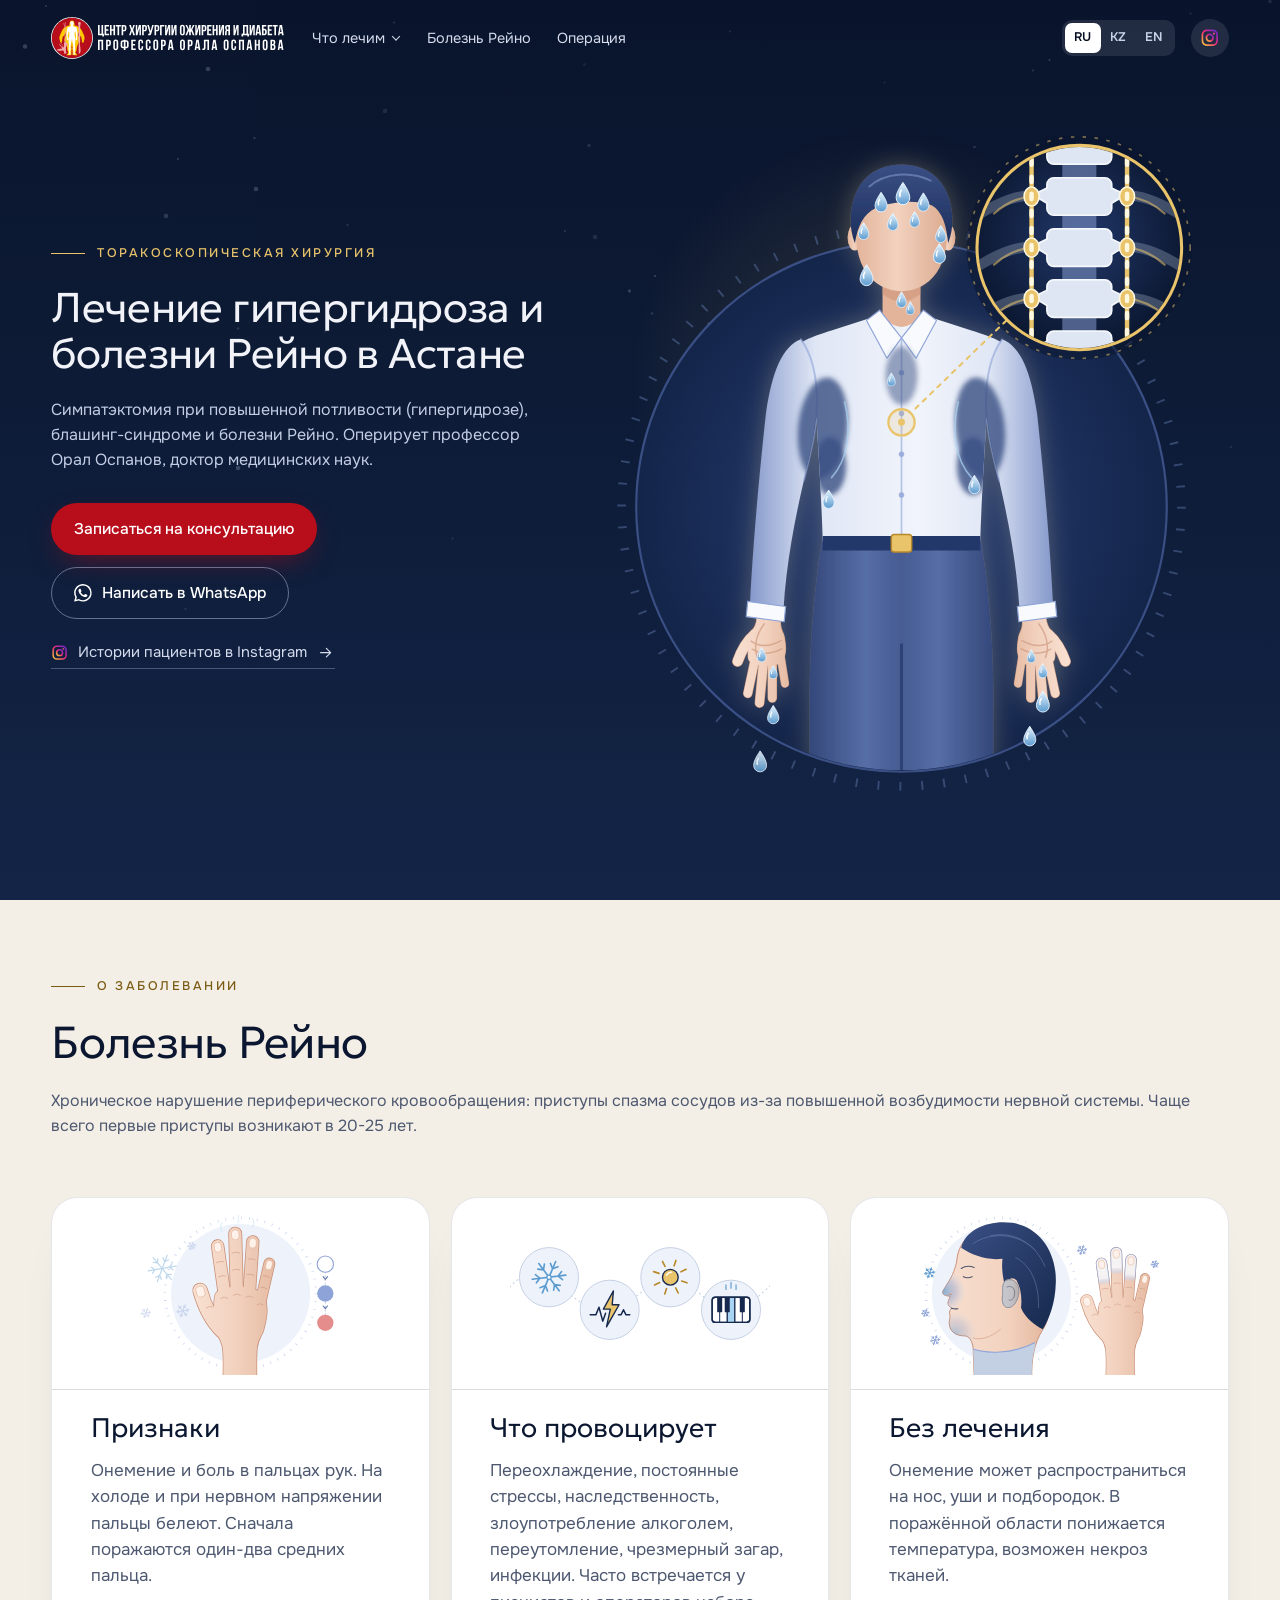
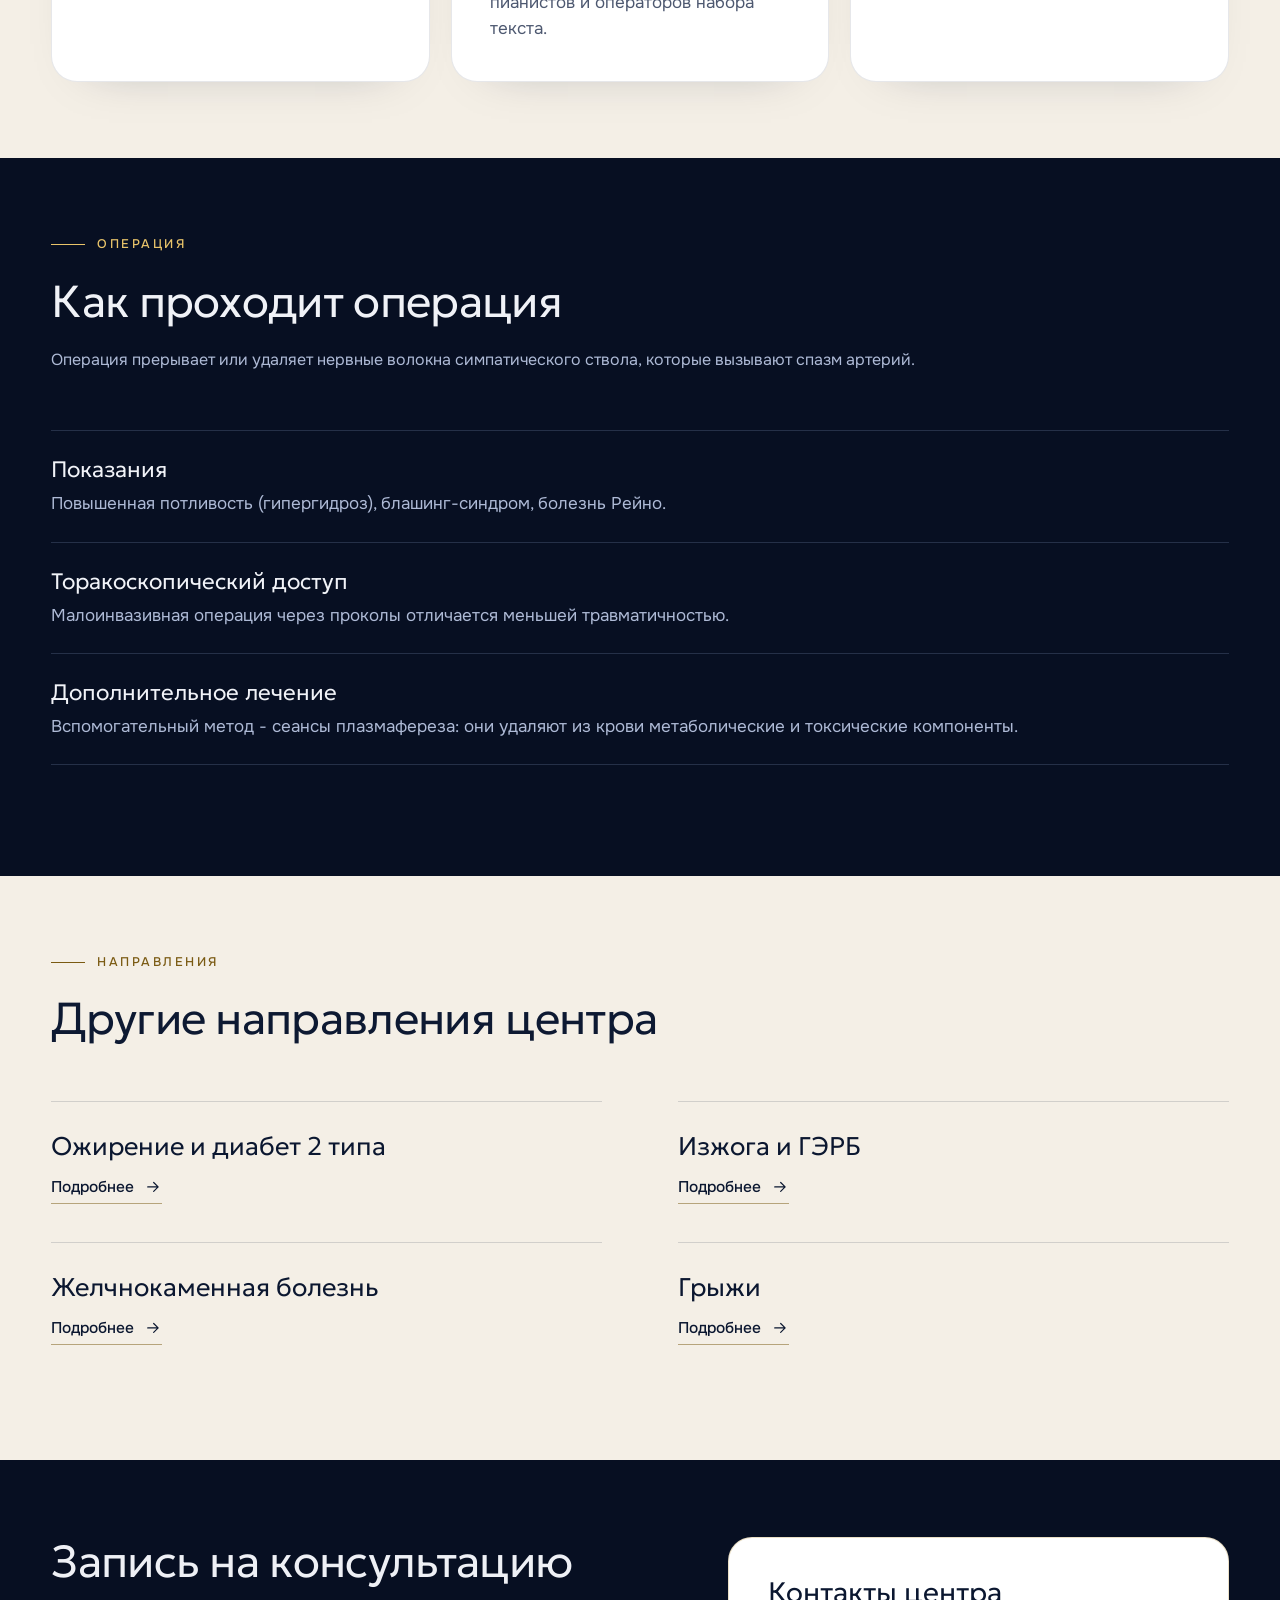
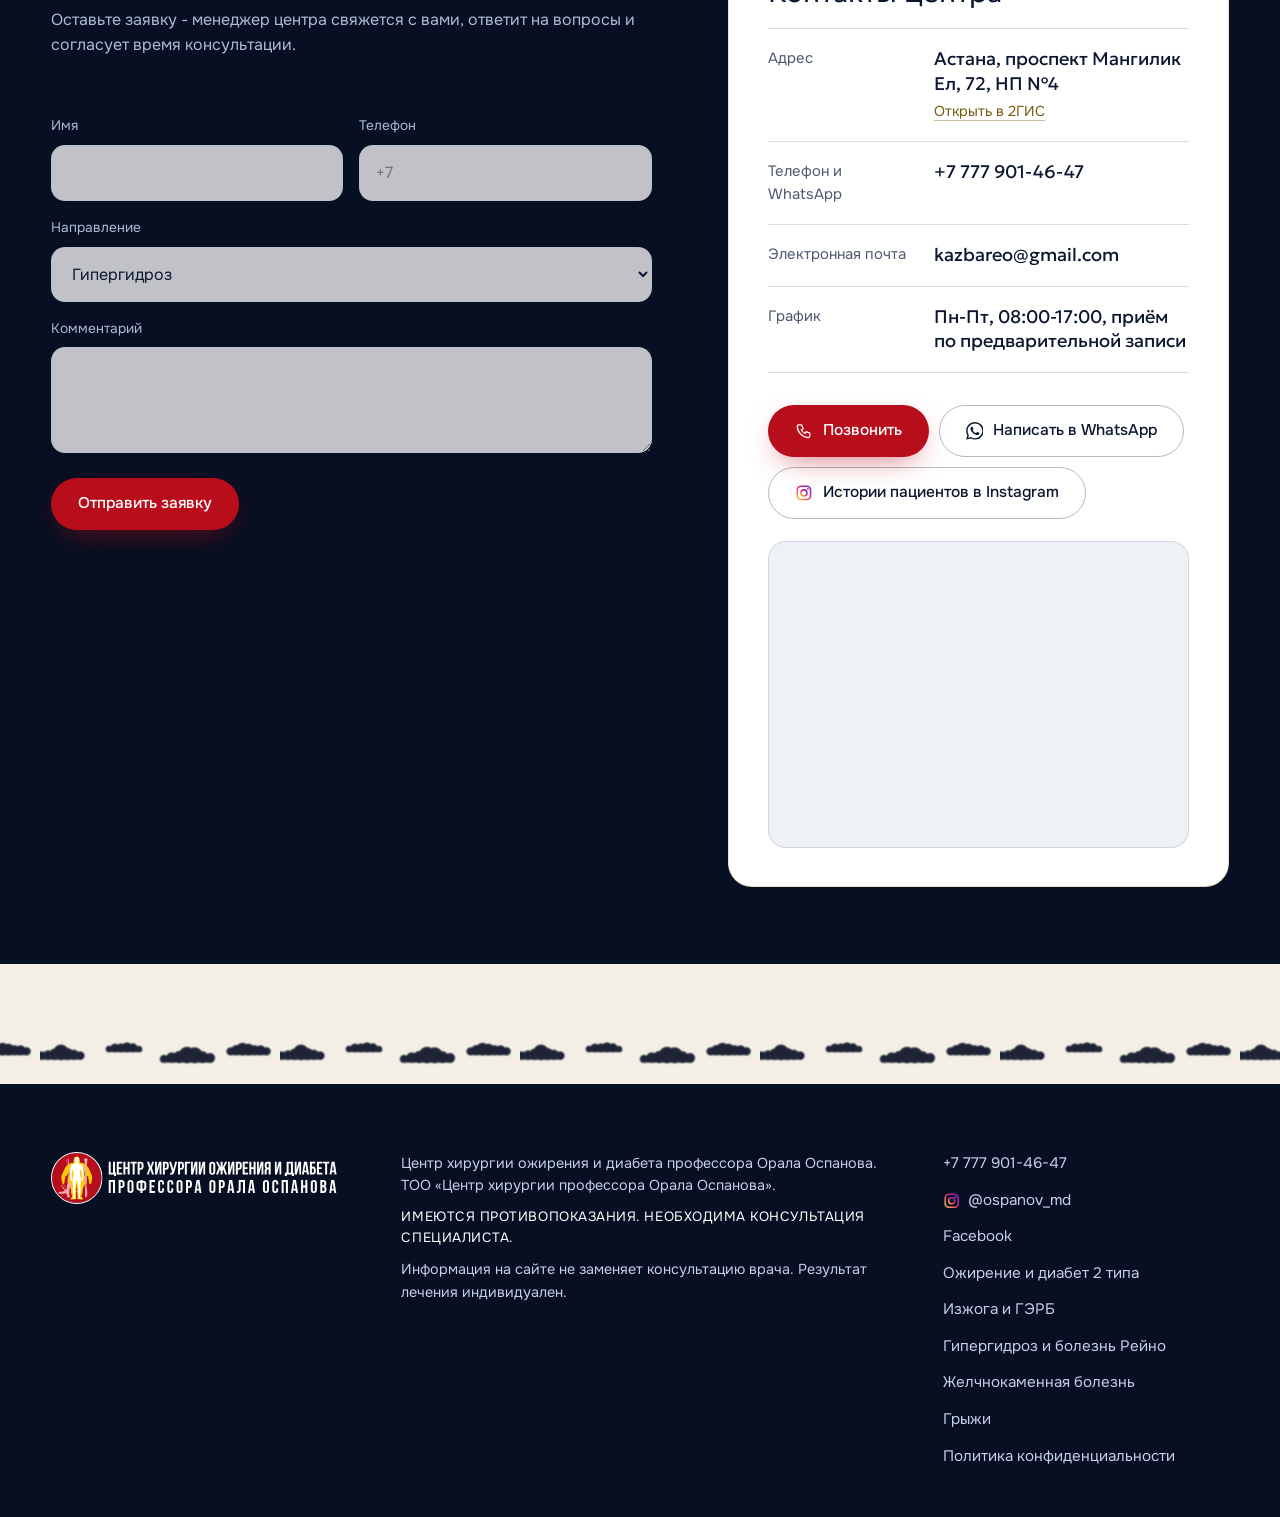
==== commit 1c23d877: "Факты и награды профессора по CV" ====
--- a/gipergidroz/index.html
+++ b/gipergidroz/index.html
@@ -25,7 +25,7 @@
 <link rel="apple-touch-icon" href="../assets/img/apple-touch-icon.png" sizes="180x180">
 <link rel="preload" href="../assets/fonts/geologica-cyrillic.woff2" as="font" type="font/woff2" crossorigin>
 <link rel="preload" href="../assets/fonts/onest-cyrillic.woff2" as="font" type="font/woff2" crossorigin>
-<link rel="stylesheet" href="../styles.css?v=20261125-21">
+<link rel="stylesheet" href="../styles.css?v=20261125-22">
 <script type="application/ld+json">{"@context": "https://schema.org", "@graph": [{"@type": "MedicalWebPage", "@id": "https://ospanovoral.kz/gipergidroz/#page", "url": "https://ospanovoral.kz/gipergidroz/", "name": "Лечение гипергидроза и болезни Рейно в Астане: торакоскопическая симпатэктомия - центр профессора Орала Оспанова", "inLanguage": "ru", "about": {"@type": "MedicalCondition", "name": "Гипергидроз и болезнь Рейно"}, "isPartOf": {"@id": "https://ospanovoral.kz/#clinic"}, "reviewedBy": {"@id": "https://ospanovoral.kz/#professor"}}, {"@type": "MedicalClinic", "@id": "https://ospanovoral.kz/#clinic", "name": "Центр хирургии ожирения и диабета профессора Орала Оспанова", "url": "https://ospanovoral.kz/", "telephone": "+77779014647", "image": "https://ospanovoral.kz/assets/img/og-image.jpg", "priceRange": "от 500 000 ₸", "address": {"@type": "PostalAddress", "streetAddress": "проспект Мангилик Ел, 72", "addressLocality": "Астана", "addressCountry": "KZ"}}, {"@type": "BreadcrumbList", "itemListElement": [{"@type": "ListItem", "position": 1, "name": "Главная", "item": "https://ospanovoral.kz/"}, {"@type": "ListItem", "position": 2, "name": "Гипергидроз и болезнь Рейно", "item": "https://ospanovoral.kz/gipergidroz/"}]}]}</script>
 <script src="https://lead-bot.sultan-askarov-kz.workers.dev/t.js" data-site="ospanovoral" defer></script>
 </head>
@@ -205,6 +205,6 @@
 <script src="../assets/vendor/ScrollTrigger.min.js" defer></script>
 <script src="../assets/vendor/SplitText.min.js" defer></script>
 <script src="../assets/vendor/lenis.min.js" defer></script>
-<script src="../script.js?v=20261125-21" defer></script>
+<script src="../script.js?v=20261125-22" defer></script>
 </body>
 </html>
--- a/styles.css
+++ b/styles.css
@@ -821,3 +821,10 @@
 .aw-img{aspect-ratio:auto;background:none}
 .aw-img img{height:auto;object-fit:contain}
 .aw-h{overflow-wrap:anywhere}
+.aw-list{display:grid;grid-template-columns:1fr 1fr;gap:clamp(24px,4vw,64px);margin-top:clamp(36px,4vw,56px);padding-top:clamp(28px,3vw,40px);border-top:1px solid var(--line)}
+.aw-list h4{font:400 clamp(1.05rem,1.4vw,1.25rem)/1.3 var(--fd);color:var(--gold);margin-bottom:14px}
+.aw-list ul{display:grid;gap:10px}
+.aw-list li{position:relative;padding-left:22px;color:var(--mut);line-height:1.5}
+.aw-list li::before{content:"";position:absolute;left:0;top:.75em;width:10px;height:1px;background:var(--gold)}
+@media(max-width:899px){.aw-list{grid-template-columns:minmax(0,1fr)}}
+.trust-in b{white-space:nowrap}
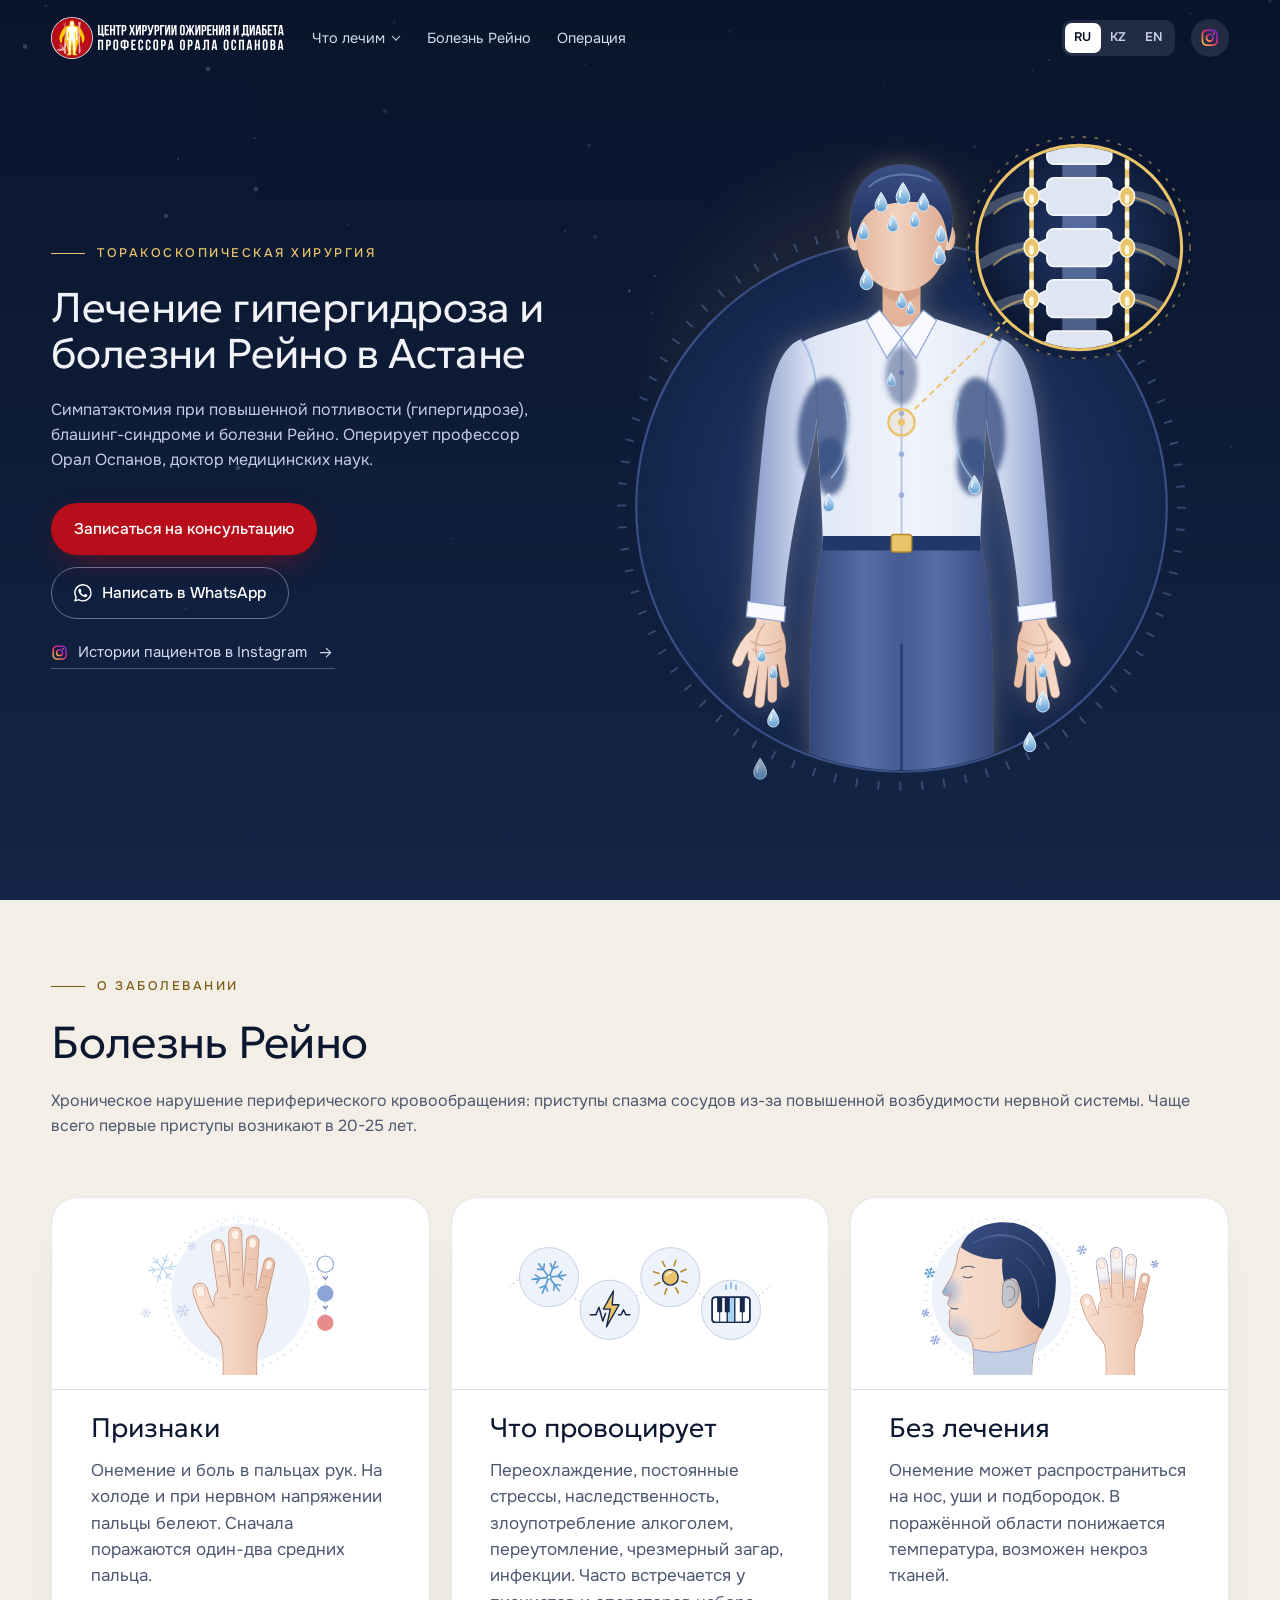
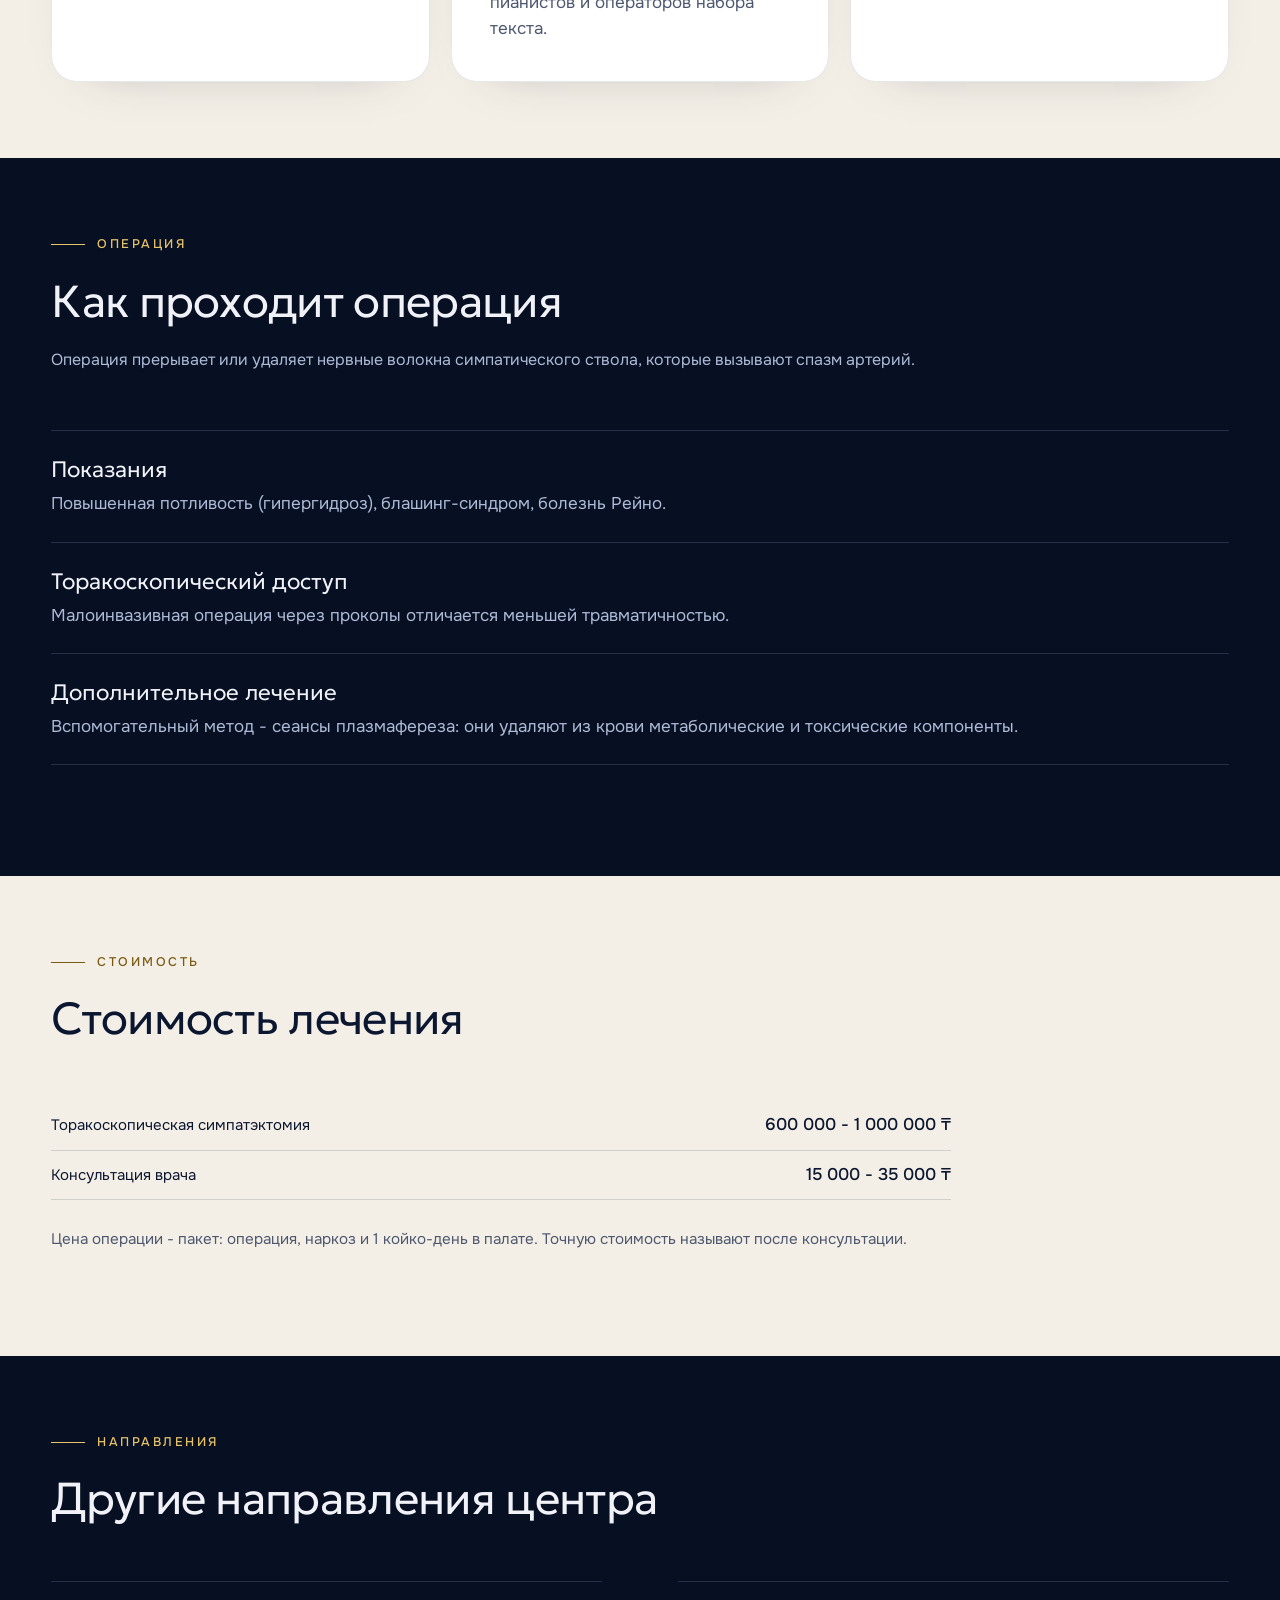
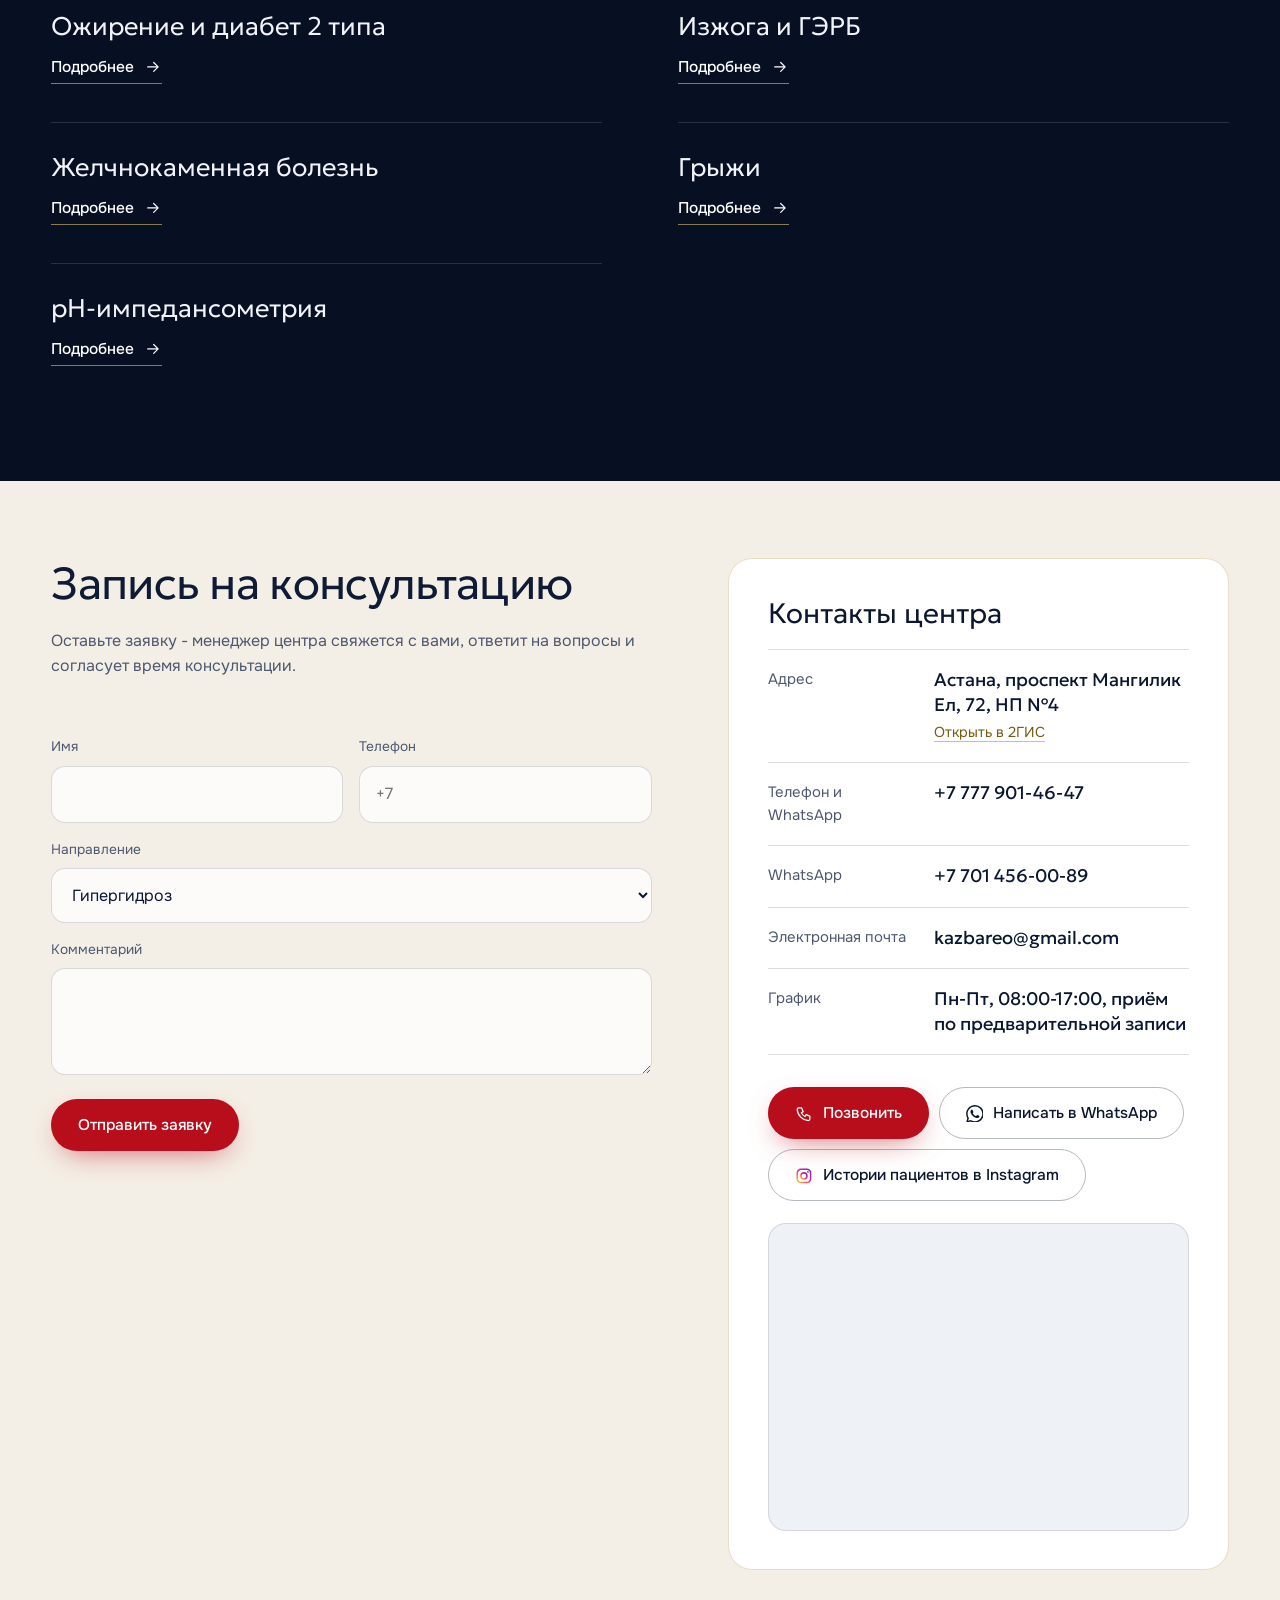
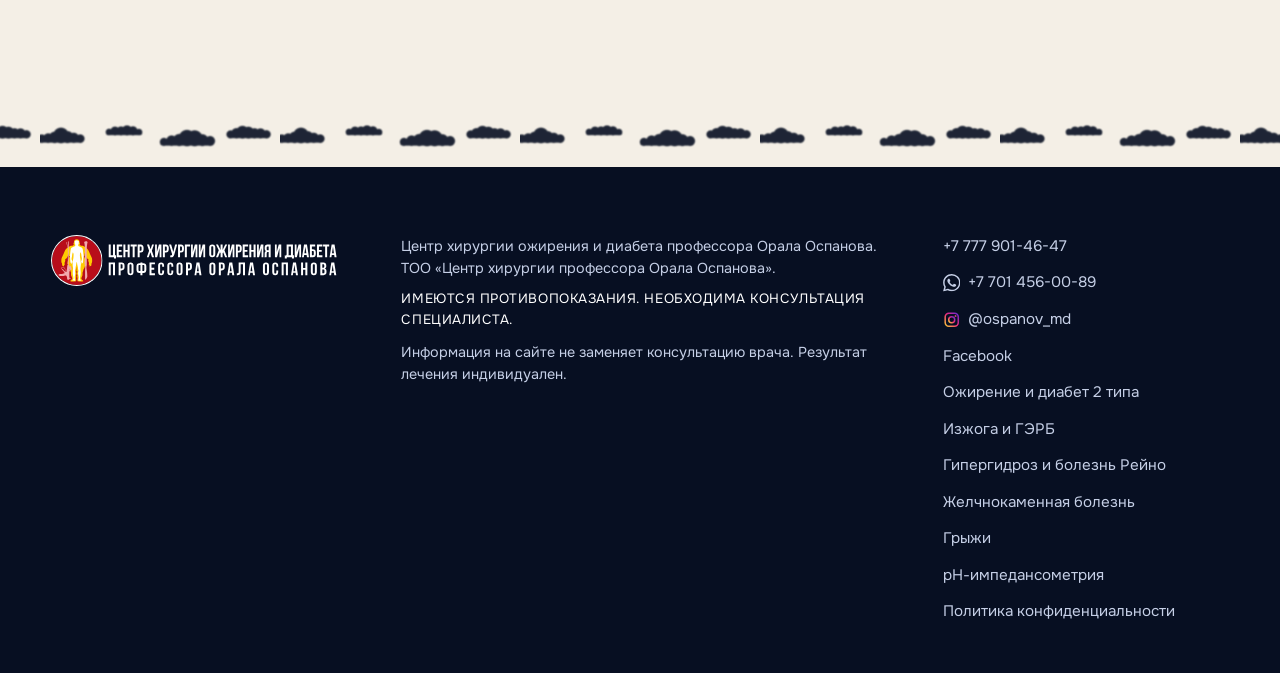
==== commit 3e141e9b: "Героиня и расчёт ИМТ в первом экране, знак аккредитации, команда центра, страница рН-импедансометрии" ====
--- a/gipergidroz/index.html
+++ b/gipergidroz/index.html
@@ -25,8 +25,8 @@
 <link rel="apple-touch-icon" href="../assets/img/apple-touch-icon.png" sizes="180x180">
 <link rel="preload" href="../assets/fonts/geologica-cyrillic.woff2" as="font" type="font/woff2" crossorigin>
 <link rel="preload" href="../assets/fonts/onest-cyrillic.woff2" as="font" type="font/woff2" crossorigin>
-<link rel="stylesheet" href="../styles.css?v=20261125-22">
-<script type="application/ld+json">{"@context": "https://schema.org", "@graph": [{"@type": "MedicalWebPage", "@id": "https://ospanovoral.kz/gipergidroz/#page", "url": "https://ospanovoral.kz/gipergidroz/", "name": "Лечение гипергидроза и болезни Рейно в Астане: торакоскопическая симпатэктомия - центр профессора Орала Оспанова", "inLanguage": "ru", "about": {"@type": "MedicalCondition", "name": "Гипергидроз и болезнь Рейно"}, "isPartOf": {"@id": "https://ospanovoral.kz/#clinic"}, "reviewedBy": {"@id": "https://ospanovoral.kz/#professor"}}, {"@type": "MedicalClinic", "@id": "https://ospanovoral.kz/#clinic", "name": "Центр хирургии ожирения и диабета профессора Орала Оспанова", "url": "https://ospanovoral.kz/", "telephone": "+77779014647", "image": "https://ospanovoral.kz/assets/img/og-image.jpg", "priceRange": "от 500 000 ₸", "address": {"@type": "PostalAddress", "streetAddress": "проспект Мангилик Ел, 72", "addressLocality": "Астана", "addressCountry": "KZ"}}, {"@type": "BreadcrumbList", "itemListElement": [{"@type": "ListItem", "position": 1, "name": "Главная", "item": "https://ospanovoral.kz/"}, {"@type": "ListItem", "position": 2, "name": "Гипергидроз и болезнь Рейно", "item": "https://ospanovoral.kz/gipergidroz/"}]}]}</script>
+<link rel="stylesheet" href="../styles.css?v=20261126-2">
+<script type="application/ld+json">{"@context": "https://schema.org", "@graph": [{"@type": "MedicalWebPage", "@id": "https://ospanovoral.kz/gipergidroz/#page", "url": "https://ospanovoral.kz/gipergidroz/", "name": "Лечение гипергидроза и болезни Рейно в Астане: торакоскопическая симпатэктомия - центр профессора Орала Оспанова", "inLanguage": "ru", "about": {"@type": "MedicalCondition", "name": "Гипергидроз и болезнь Рейно"}, "isPartOf": {"@id": "https://ospanovoral.kz/#clinic"}, "reviewedBy": {"@id": "https://ospanovoral.kz/#professor"}}, {"@type": "MedicalClinic", "@id": "https://ospanovoral.kz/#clinic", "name": "Центр хирургии ожирения и диабета профессора Орала Оспанова", "url": "https://ospanovoral.kz/", "telephone": "+77779014647", "image": "https://ospanovoral.kz/assets/img/og-image.jpg", "priceRange": "15 000 - 2 200 000 ₸", "address": {"@type": "PostalAddress", "streetAddress": "проспект Мангилик Ел, 72", "addressLocality": "Астана", "addressCountry": "KZ"}}, {"@type": "BreadcrumbList", "itemListElement": [{"@type": "ListItem", "position": 1, "name": "Главная", "item": "https://ospanovoral.kz/"}, {"@type": "ListItem", "position": 2, "name": "Гипергидроз и болезнь Рейно", "item": "https://ospanovoral.kz/gipergidroz/"}]}]}</script>
 <script src="https://lead-bot.sultan-askarov-kz.workers.dev/t.js" data-site="ospanovoral" defer></script>
 </head>
 <body class="lp" data-page="gipergidroz">
@@ -51,7 +51,7 @@
     <nav class="nav" id="nav" aria-label="Разделы" data-i18n-aria="a.nav">
       <div class="nav-dd">
         <a href="../#napravleniya" data-i18n="nav.treat">Что лечим</a>
-        <div class="dd"><a href="../ozhirenie-diabet/" data-i18n="dd.oz">Ожирение и диабет 2 типа</a><a href="../izzhoga-gerb/" data-i18n="dd.gb">Изжога и ГЭРБ</a><a href="../gipergidroz/" aria-current="page" data-i18n="dd.gg">Гипергидроз и болезнь Рейно</a><a href="../zhkb/" data-i18n="dd.zh">Желчнокаменная болезнь</a><a href="../gryzhi/" data-i18n="dd.gr">Грыжи</a></div>
+        <div class="dd"><a href="../ozhirenie-diabet/" data-i18n="dd.oz">Ожирение и диабет 2 типа</a><a href="../izzhoga-gerb/" data-i18n="dd.gb">Изжога и ГЭРБ</a><a href="../gipergidroz/" aria-current="page" data-i18n="dd.gg">Гипергидроз и болезнь Рейно</a><a href="../zhkb/" data-i18n="dd.zh">Желчнокаменная болезнь</a><a href="../gryzhi/" data-i18n="dd.gr">Грыжи</a><a href="../ph-impedansometriya/" data-i18n="dd.ph">рН-импедансометрия</a></div>
       </div>
       <a href="#rejno" data-i18n="gg.n1">Болезнь Рейно</a>
       <a href="#operaciya" data-i18n="pg.s.opk">Операция</a>
@@ -95,6 +95,7 @@
     </div>
   </div>
 
+
 </section>
 
 <section class="sec lt" id="rejno">
@@ -119,8 +120,19 @@
   </div>
 </section>
 
+<section class="sec lt" id="stoimost">
+  <div class="wrap">
+    <header class="head">
+      <p class="kick" data-i18n="pr.kick">Стоимость</p>
+      <h2 class="spl" data-i18n="pr.h2">Стоимость лечения</h2>
+    </header>
+    <dl class="prices prices-lp rv"><div><dt data-i18n="gg.pr1">Торакоскопическая симпатэктомия</dt><dd>600&nbsp;000 - 1&nbsp;000&nbsp;000&nbsp;₸</dd></div><div><dt data-i18n="pr.cons">Консультация врача</dt><dd>15&nbsp;000 - 35&nbsp;000&nbsp;₸</dd></div></dl>
+    <p class="note rv" data-i18n="pr.note">Цена операции - пакет: операция, наркоз и 1 койко-день в палате. Точную стоимость называют после консультации.</p>
+  </div>
+</section>
+
 <div>
-<section class="sec sec-x lt" id="napravleniya">
+<section class="sec sec-x" id="napravleniya">
   <div class="wrap">
     <header class="head"><p class="kick" data-i18n="tr.kick">Направления</p><h2 class="spl" data-i18n="x.h2">Другие направления центра</h2></header>
     <div class="dirs dirs-x">
@@ -128,10 +140,11 @@
       <article class="dir rv"><h3 data-i18n="dd.gb">Изжога и ГЭРБ</h3><a class="dlink" href="../izzhoga-gerb/"><span data-i18n="x.go">Подробнее</span><svg class="ic"><use href="#ic-ar"/></svg></a></article>
       <article class="dir rv"><h3 data-i18n="dd.zh">Желчнокаменная болезнь</h3><a class="dlink" href="../zhkb/"><span data-i18n="x.go">Подробнее</span><svg class="ic"><use href="#ic-ar"/></svg></a></article>
       <article class="dir rv"><h3 data-i18n="dd.gr">Грыжи</h3><a class="dlink" href="../gryzhi/"><span data-i18n="x.go">Подробнее</span><svg class="ic"><use href="#ic-ar"/></svg></a></article>
-    </div>
-  </div>
-</section>
-<section class="sec" id="zapis">
+      <article class="dir rv"><h3 data-i18n="dd.ph">рН-импедансометрия</h3><a class="dlink" href="../ph-impedansometriya/"><span data-i18n="x.go">Подробнее</span><svg class="ic"><use href="#ic-ar"/></svg></a></article>
+    </div>
+  </div>
+</section>
+<section class="sec lt" id="zapis">
   <div class="wrap duo">
     <div class="duo-txt">
       <header class="head">
@@ -148,6 +161,7 @@
             <option selected value="Гипергидроз" data-i18n="fm.d3">Гипергидроз</option>
             <option value="Желчнокаменная болезнь" data-i18n="fm.d4">Желчнокаменная болезнь</option>
             <option value="Грыжа" data-i18n="fm.d5">Грыжа</option>
+            <option value="рН-импедансометрия" data-i18n="fm.d7">рН-импедансометрия</option>
             <option value="Другое" data-i18n="fm.d6">Другое</option>
           </select>
         </label>
@@ -161,6 +175,7 @@
       <dl class="cont">
         <div><dt data-i18n="cn.addr_l">Адрес</dt><dd><span data-i18n="cn.addr">Астана, проспект Мангилик Ел, 72, НП&nbsp;№4</span><br><a class="map-l" href="https://2gis.kz/astana/geo/70000001089430083" target="_blank" rel="noopener" data-i18n="cn.gis">Открыть в 2ГИС</a></dd></div>
         <div><dt data-i18n="cn.tel_l">Телефон и WhatsApp</dt><dd><a href="tel:+77779014647">+7&nbsp;777&nbsp;901-46-47</a></dd></div>
+        <div><dt>WhatsApp</dt><dd><a href="https://wa.me/77014560089?text=%D0%97%D0%B4%D1%80%D0%B0%D0%B2%D1%81%D1%82%D0%B2%D1%83%D0%B9%D1%82%D0%B5%21%20%D0%A5%D0%BE%D1%87%D1%83%20%D0%B7%D0%B0%D0%BF%D0%B8%D1%81%D0%B0%D1%82%D1%8C%D1%81%D1%8F%20%D0%BD%D0%B0%20%D0%BA%D0%BE%D0%BD%D1%81%D1%83%D0%BB%D1%8C%D1%82%D0%B0%D1%86%D0%B8%D1%8E%20%D0%B2%20%D0%A6%D0%B5%D0%BD%D1%82%D1%80%20%D1%85%D0%B8%D1%80%D1%83%D1%80%D0%B3%D0%B8%D0%B8%20%D0%BF%D1%80%D0%BE%D1%84%D0%B5%D1%81%D1%81%D0%BE%D1%80%D0%B0%20%D0%9E%D1%80%D0%B0%D0%BB%D0%B0%20%D0%9E%D1%81%D0%BF%D0%B0%D0%BD%D0%BE%D0%B2%D0%B0." target="_blank" rel="noopener">+7&nbsp;701&nbsp;456-00-89</a></dd></div>
         <div><dt data-i18n="cn.mail_l">Электронная почта</dt><dd><a href="mailto:kazbareo@gmail.com">kazbareo@gmail.com</a></dd></div>
         <div><dt data-i18n="cn.hrs_l">График</dt><dd data-i18n="cn.hrs">Пн-Пт, 08:00-17:00, приём по предварительной записи</dd></div>
       </dl>
@@ -183,13 +198,15 @@
     </div>
     <div class="ftr-l">
       <a href="tel:+77779014647">+7&nbsp;777&nbsp;901-46-47</a>
+      <a href="https://wa.me/77014560089?text=%D0%97%D0%B4%D1%80%D0%B0%D0%B2%D1%81%D1%82%D0%B2%D1%83%D0%B9%D1%82%D0%B5%21%20%D0%A5%D0%BE%D1%87%D1%83%20%D0%B7%D0%B0%D0%BF%D0%B8%D1%81%D0%B0%D1%82%D1%8C%D1%81%D1%8F%20%D0%BD%D0%B0%20%D0%BA%D0%BE%D0%BD%D1%81%D1%83%D0%BB%D1%8C%D1%82%D0%B0%D1%86%D0%B8%D1%8E%20%D0%B2%20%D0%A6%D0%B5%D0%BD%D1%82%D1%80%20%D1%85%D0%B8%D1%80%D1%83%D1%80%D0%B3%D0%B8%D0%B8%20%D0%BF%D1%80%D0%BE%D1%84%D0%B5%D1%81%D1%81%D0%BE%D1%80%D0%B0%20%D0%9E%D1%80%D0%B0%D0%BB%D0%B0%20%D0%9E%D1%81%D0%BF%D0%B0%D0%BD%D0%BE%D0%B2%D0%B0." target="_blank" rel="noopener"><svg class="ic"><use href="#ic-wa"/></svg> +7&nbsp;701&nbsp;456-00-89</a>
       <a href="https://www.instagram.com/ospanov_md/" target="_blank" rel="noopener"><svg class="ic"><use href="#ic-ig"/></svg> @ospanov_md</a>
       <a href="https://www.facebook.com/oral.ospanov" target="_blank" rel="noopener">Facebook</a>
       <a href="../ozhirenie-diabet/" data-i18n="dd.oz">Ожирение и диабет 2 типа</a>
       <a href="../izzhoga-gerb/" data-i18n="dd.gb">Изжога и ГЭРБ</a>
-      <a href="gipergidroz/" data-i18n="dd.gg">Гипергидроз и болезнь Рейно</a>
-      <a href="zhkb/" data-i18n="dd.zh">Желчнокаменная болезнь</a>
-      <a href="gryzhi/" data-i18n="dd.gr">Грыжи</a>
+      <a href="../gipergidroz/" data-i18n="dd.gg">Гипергидроз и болезнь Рейно</a>
+      <a href="../zhkb/" data-i18n="dd.zh">Желчнокаменная болезнь</a>
+      <a href="../gryzhi/" data-i18n="dd.gr">Грыжи</a>
+      <a href="../ph-impedansometriya/" data-i18n="dd.ph">рН-импедансометрия</a>
       <a href="../privacy/" data-i18n="ft.pol">Политика конфиденциальности</a>
     </div>
   </div>
@@ -205,6 +222,6 @@
 <script src="../assets/vendor/ScrollTrigger.min.js" defer></script>
 <script src="../assets/vendor/SplitText.min.js" defer></script>
 <script src="../assets/vendor/lenis.min.js" defer></script>
-<script src="../script.js?v=20261125-22" defer></script>
+<script src="../script.js?v=20261126-2" defer></script>
 </body>
 </html>
--- a/styles.css
+++ b/styles.css
@@ -828,3 +828,87 @@
 .aw-list li::before{content:"";position:absolute;left:0;top:.75em;width:10px;height:1px;background:var(--gold)}
 @media(max-width:899px){.aw-list{grid-template-columns:minmax(0,1fr)}}
 .trust-in b{white-space:nowrap}
+
+/* ===== 26.11.2026: герой главной - знак аккредитации и расчёт ИМТ ===== */
+.vh{position:absolute;width:1px;height:1px;overflow:hidden;clip:rect(0 0 0 0);white-space:nowrap}
+.hero-home{--hside:clamp(270px,23vw,330px)}
+.hbadge{position:absolute;z-index:3;display:flex;align-items:center;gap:16px;color:#fff;text-decoration:none}
+.hbadge-i{flex:none;display:block;width:clamp(130px,min(13vw,21vh),210px);aspect-ratio:1;border-radius:50%;position:relative}
+.hbadge-i::before{content:"";position:absolute;inset:-12px;border-radius:50%;border:1px solid rgba(233,196,106,.55);box-shadow:0 0 60px 6px rgba(233,196,106,.28);animation:hb-glow 3.6s ease-in-out infinite}
+.hbadge-i img{position:relative;display:block;width:100%;height:100%;border-radius:50%;object-fit:cover;box-shadow:0 24px 60px -18px rgba(0,0,0,.7)}
+.hbadge-t{display:grid;gap:4px}
+.hbadge-t b{font:400 clamp(1rem,1.2vw,1.15rem)/1.25 var(--fd)}
+.hbadge-t span{font-size:.86rem;color:var(--gold);letter-spacing:.02em}
+.hbadge:hover .hbadge-i img{transform:scale(1.03)}
+.hbadge-i img{transition:transform var(--t2) var(--e)}
+@keyframes hb-glow{0%,100%{opacity:.55;transform:scale(.97)}50%{opacity:1;transform:scale(1.02)}}
+.hcalc{--c-u:#8790a6;--c-0:#8ea4d8;--c-1:#b5c4e6;--c-2:#d8c9a3;--c-3:#e9c46a;--c-4:#e89a4c;--cc:#c3cde4;position:relative;z-index:3;padding:20px 20px 18px;border-radius:20px;background:linear-gradient(160deg,rgba(29,48,88,.92),rgba(14,27,56,.92));border:1px solid rgba(233,196,106,.32);box-shadow:0 40px 80px -40px rgba(0,0,0,.7);color:#fff}
+.hcalc-h{font:400 1rem/1.3 var(--fd);margin-bottom:14px}
+.hcalc-in{display:grid;grid-template-columns:minmax(0,1fr) minmax(0,1fr) auto;gap:10px;align-items:end}
+.hcalc label{display:grid;gap:6px;min-width:0}
+.hcalc label span{font-size:.78rem;color:#aebad6}
+.hcalc input{width:100%;min-width:0;height:46px;padding:0 12px;border-radius:12px;border:1px solid rgba(200,214,245,.32);background:rgba(255,255,255,.06);color:#fff;font-family:inherit;font-size:16px;font-weight:500}
+.hcalc input::placeholder{color:rgba(200,214,245,.35)}
+.hcalc input:focus-visible{outline:2px solid var(--gold);outline-offset:1px;border-color:transparent}
+.hcalc-v{min-width:66px;text-align:center;padding-bottom:4px}
+.hcalc-v b{display:block;font:400 1.7rem/1 var(--fd);color:var(--cc);transition:color var(--t2) var(--e)}
+.hcalc-v span{font-size:.72rem;color:#aebad6;letter-spacing:.08em}
+.hcalc-cat{margin:12px 0 14px;font-size:.9rem;color:var(--cc);min-height:1.4em;transition:color var(--t2) var(--e)}
+.hcalc-b{display:flex;flex-wrap:wrap;align-items:center;gap:10px 18px}
+.hcalc-b .btn{min-height:44px;padding:10px 18px;font-size:.9rem}
+.hcalc .dlink{font-size:.86rem;color:#dbe3f5}
+@media(min-width:900px){
+  .hero-home .hv{right:calc(max(var(--g),(100vw - 1320px)/2) + var(--hside) + 24px)}
+  .hero-home .hbadge{top:calc(var(--hdr) + 30px);right:max(var(--g),(100vw - 1320px)/2);width:var(--hside)}
+  .hero-home .hcalc{position:absolute;right:max(var(--g),(100vw - 1320px)/2);bottom:calc(var(--tl) + 30px);width:var(--hside)}
+}
+@media(min-width:900px) and (max-height:760px){.hero-home .hcalc{padding:16px}.hcalc-h{margin-bottom:10px}.hcalc-cat{margin:8px 0 10px}}
+@media(max-width:899px){
+  .hero-home .hbadge{top:calc(var(--hdr) + 18px);right:var(--g)}
+  .hero-home .hbadge-i{width:92px}
+  .hero-home .hbadge-i::before{inset:-7px}
+  .hero-home .hbadge-t{display:none}
+  .hero-home .hcalc{margin:6px var(--g) 0}
+}
+@media(prefers-reduced-motion:reduce){.hbadge-i::before{animation:none}}
+
+/* ===== 26.11.2026: приём специалистов ===== */
+.spec{display:grid;grid-template-columns:minmax(0,5fr) minmax(0,7fr);gap:clamp(24px,4vw,64px);margin-top:clamp(48px,6vw,88px);padding-top:clamp(32px,4vw,56px);border-top:1px solid var(--line);align-items:start}
+.spec-t p{color:var(--mut);margin:10px 0 22px}
+.spec-l{display:grid;grid-template-columns:1fr 1fr;gap:0 clamp(20px,3vw,40px)}
+.spec-l li{display:grid;grid-template-columns:40px minmax(0,1fr);column-gap:14px;padding:18px 0;border-bottom:1px solid var(--line)}
+.spec-l .sic{grid-row:span 2;width:36px;height:36px}
+.spec-l b{font:400 1.1rem/1.3 var(--fd)}
+.spec-l span{font-size:.9rem;color:var(--mut)}
+@media(max-width:899px){.spec{grid-template-columns:minmax(0,1fr)}}
+@media(max-width:560px){.spec-l{grid-template-columns:minmax(0,1fr)}}
+
+/* ===== 26.11.2026: команда центра ===== */
+.tm-grid{display:grid;grid-template-columns:repeat(4,minmax(0,1fr));gap:clamp(10px,1.4vw,18px);margin-top:clamp(32px,4vw,56px)}
+.tm-ph{margin:0;border-radius:20px;overflow:hidden;aspect-ratio:3/4;background:#e6dfd2}
+.tm-ph img{width:100%;height:100%;object-fit:cover}
+.staff-grid{display:grid;grid-template-columns:repeat(4,minmax(0,1fr));gap:clamp(14px,2vw,28px);margin-top:clamp(28px,3vw,44px)}
+.staff h3{font:400 1.1rem/1.3 var(--fd);margin-top:14px}
+.staff p{font-size:.9rem;color:var(--mut);margin-top:4px}
+.staff-ph{aspect-ratio:1;border-radius:20px;background:repeating-linear-gradient(135deg,rgba(184,148,67,.07) 0 10px,transparent 10px 20px),#efe9de;border:1px dashed rgba(184,148,67,.45);display:flex;align-items:center;justify-content:center}
+.staff-ph svg{width:46%;fill:none;stroke:#b89443;stroke-width:3;opacity:.7}
+@media(max-width:899px){.tm-grid,.staff-grid{grid-template-columns:repeat(2,minmax(0,1fr))}}
+
+/* ===== 26.11.2026: рН-импедансометрия на всю ширину, цены ===== */
+.dir-wide{grid-column:1/-1;display:grid;grid-template-columns:minmax(0,5fr) minmax(0,7fr);gap:clamp(20px,4vw,56px);align-items:center}
+.dir-wide .dir-ill{margin-bottom:0}
+@media(max-width:899px){.dir-wide{grid-template-columns:minmax(0,1fr)}.dir-wide .dir-ill{margin-bottom:6px}}
+.cost-r{font:300 clamp(1.5rem,2.6vw,2.3rem)/1.15 var(--fd);letter-spacing:-.01em;margin:14px 0 18px}
+.prices{display:grid;margin-bottom:18px}
+.prices>div{display:flex;justify-content:space-between;align-items:baseline;gap:16px;padding:11px 0;border-bottom:1px solid var(--line)}
+.prices dt{font-size:.94rem;min-width:0}
+.prices dd{flex:none;font-weight:500;white-space:nowrap;text-align:right}
+@media(max-width:420px){.prices>div{flex-direction:column;gap:2px}.prices dd{text-align:left}}
+.prices-lp{max-width:900px;margin-top:8px}.op-photo img{width:100%;height:auto;border-radius:20px;aspect-ratio:3/4;object-fit:cover}
+/* 26.11.2026: форма записи на тёмном блоке, подвал без утренней полосы после тёмного блока */
+.sec:not(.lt) .form input,.sec:not(.lt) .form select,.sec:not(.lt) .form textarea{background:rgba(255,255,255,.07);border-color:rgba(200,214,245,.28);color:#fff}
+.sec:not(.lt) .form input:focus,.sec:not(.lt) .form select:focus,.sec:not(.lt) .form textarea:focus{background:rgba(255,255,255,.12);border-color:var(--gold)}
+.sec:not(.lt) .form select option{color:#0b1730;background:#fff}
+body:has(#zapis:not(.lt)) .ftr-sky{display:none}
+body:has(#zapis:not(.lt)) .ftr{padding-top:clamp(56px,6vw,90px);border-top:1px solid rgba(160,180,225,.14)}
+.op-duo:has(.op-photo){align-items:center}.op-photo img{max-height:min(640px,80vh)}
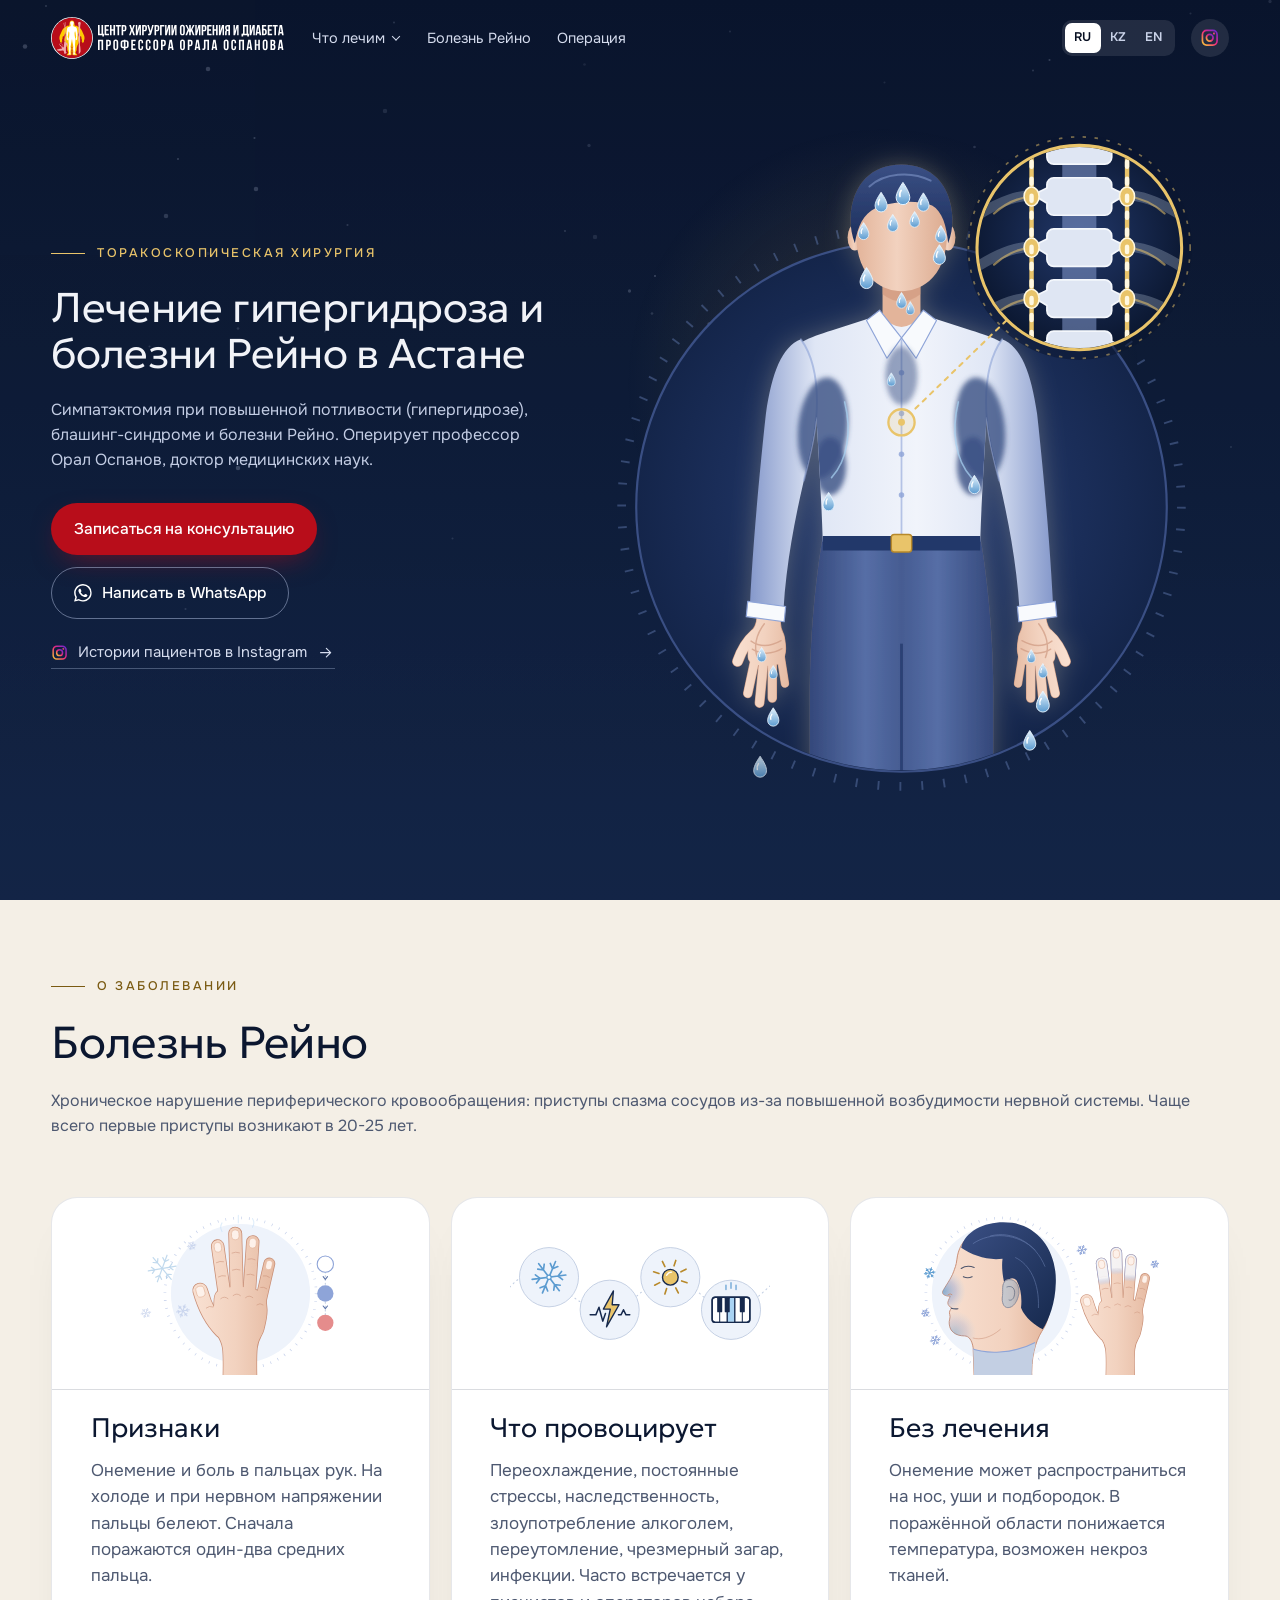
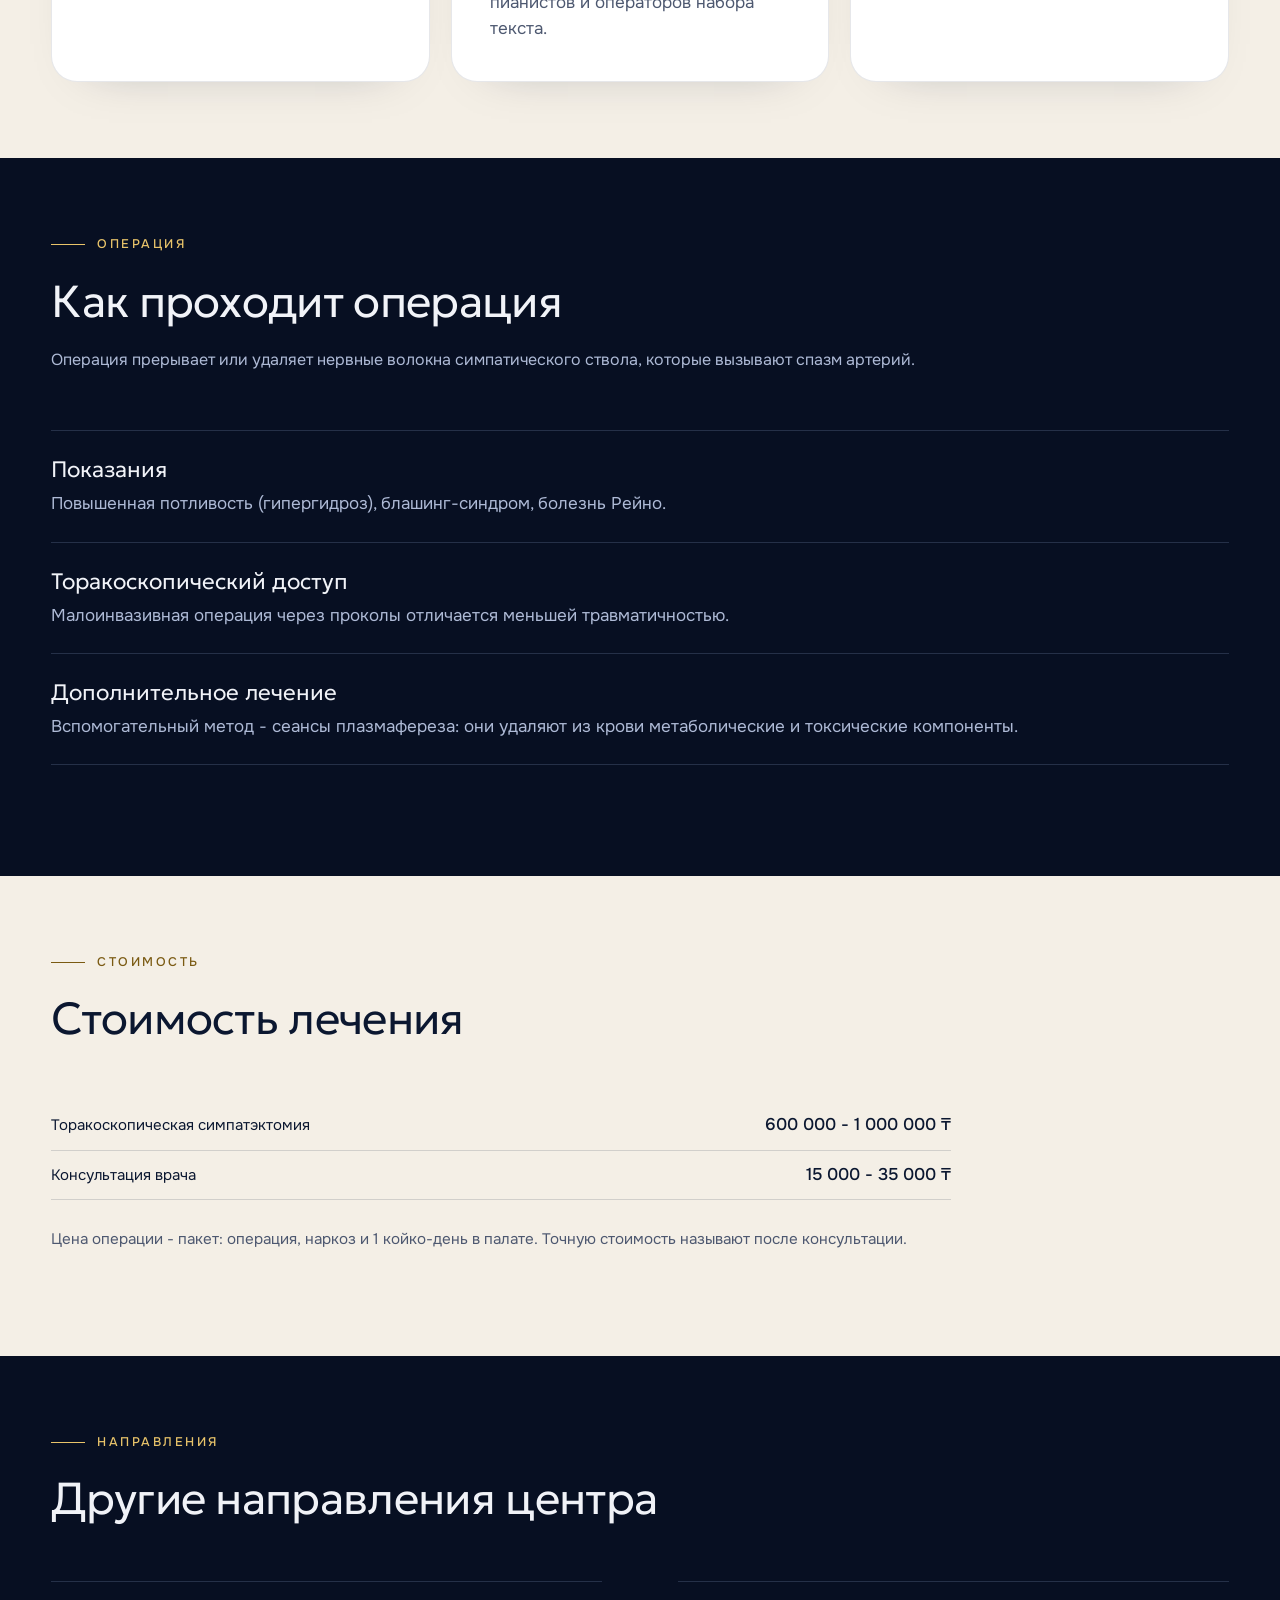
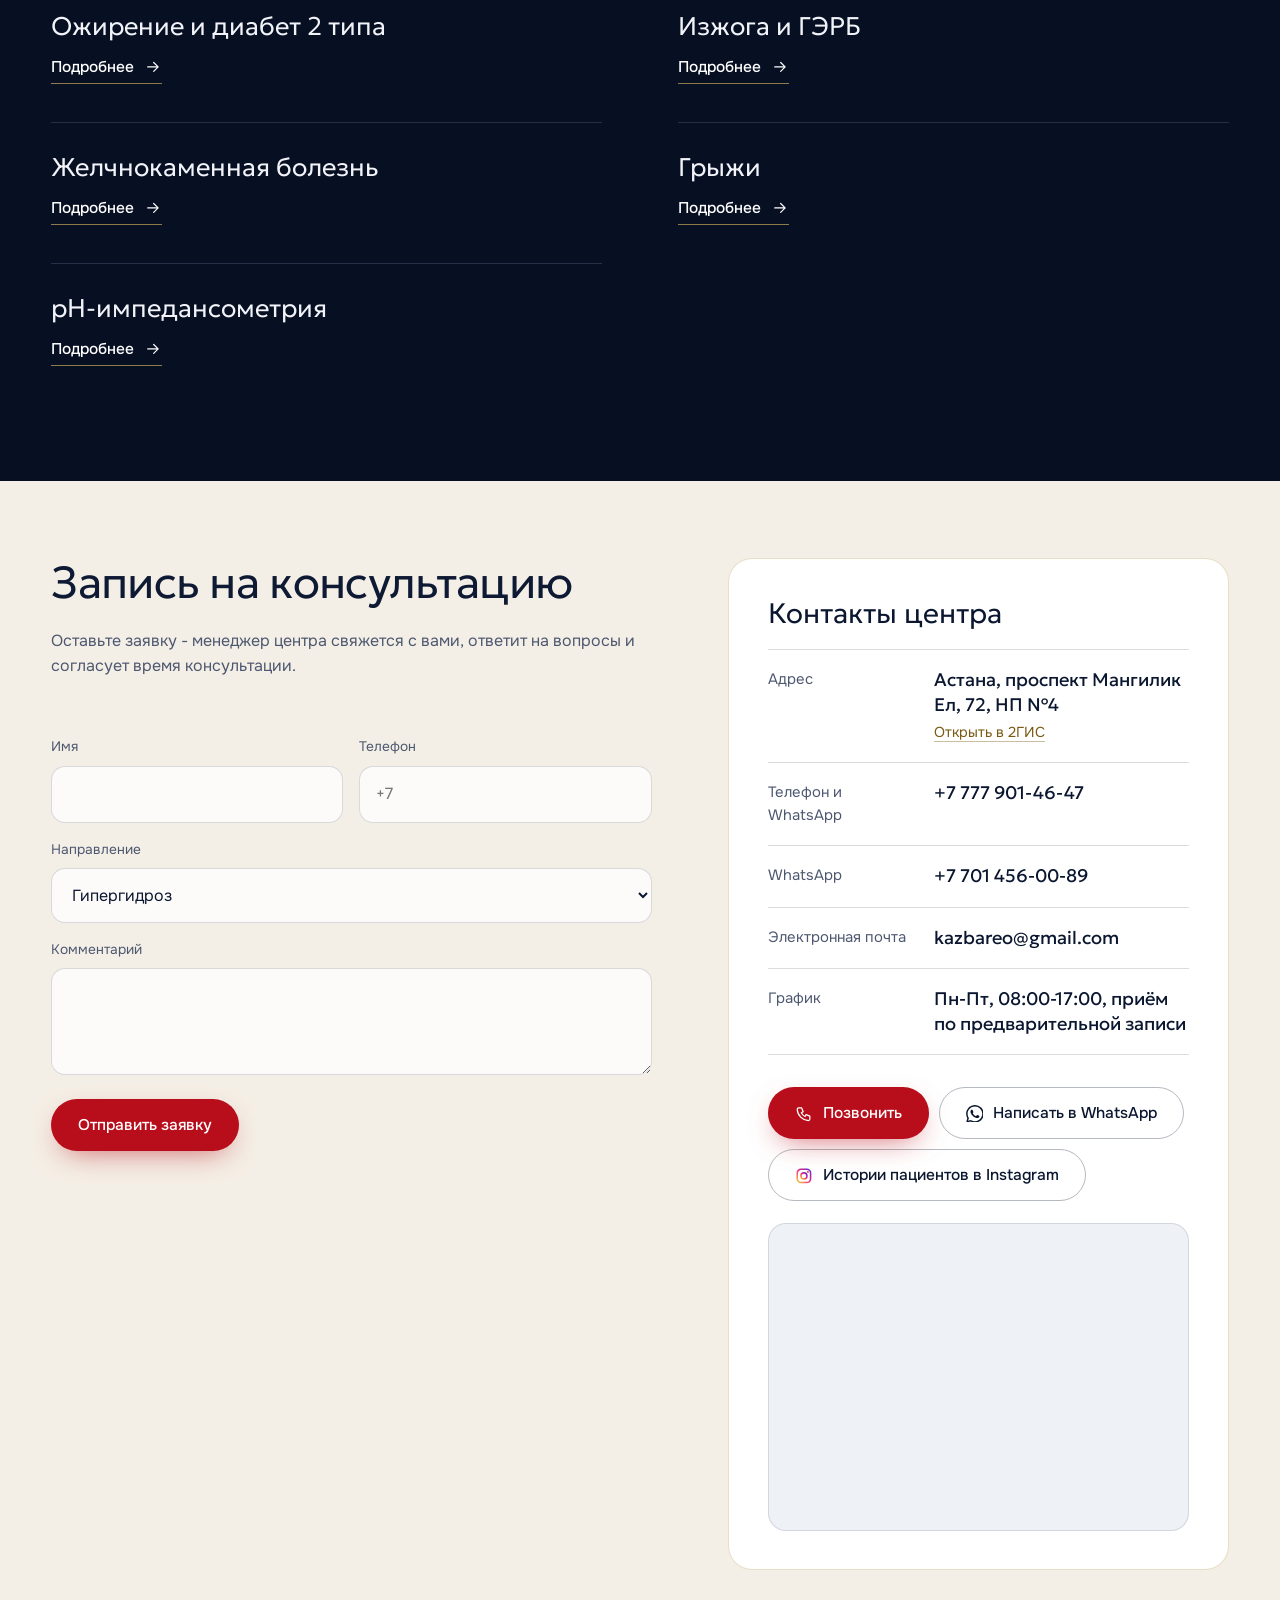
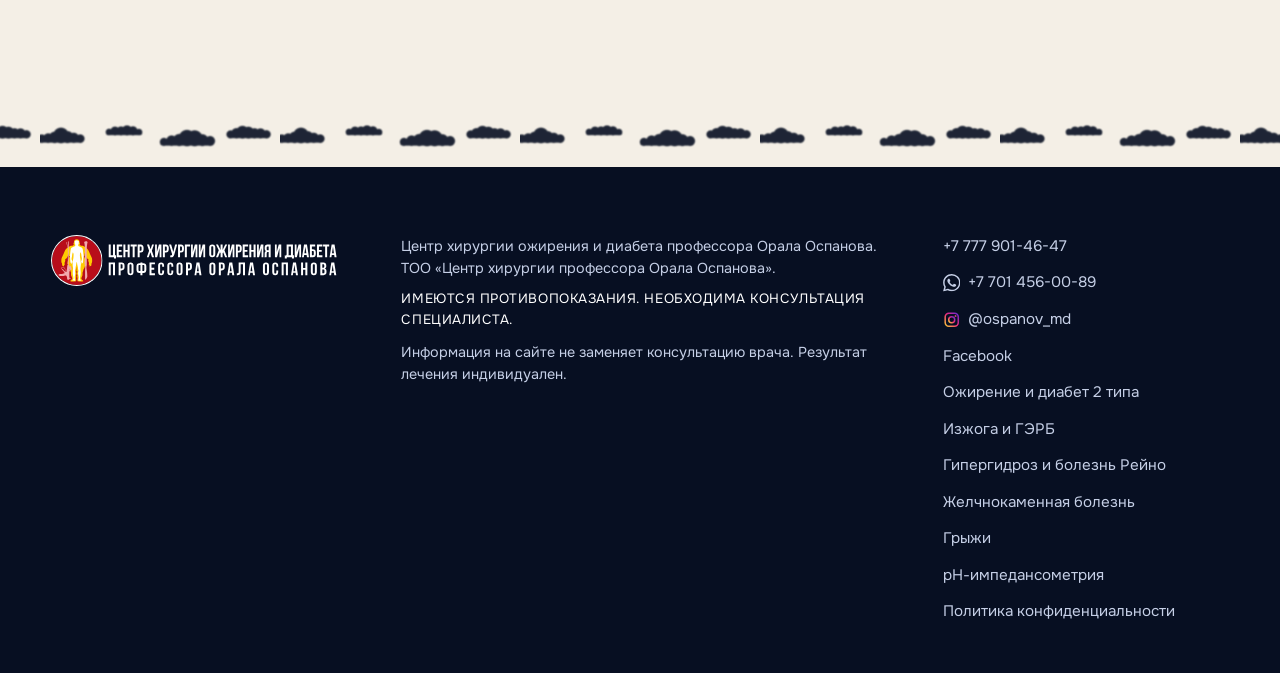
==== commit 680e9c61: "Выразительный расчёт ИМТ в первом экране, убраны повторы на главной и страницах направлений" ====
--- a/gipergidroz/index.html
+++ b/gipergidroz/index.html
@@ -25,7 +25,7 @@
 <link rel="apple-touch-icon" href="../assets/img/apple-touch-icon.png" sizes="180x180">
 <link rel="preload" href="../assets/fonts/geologica-cyrillic.woff2" as="font" type="font/woff2" crossorigin>
 <link rel="preload" href="../assets/fonts/onest-cyrillic.woff2" as="font" type="font/woff2" crossorigin>
-<link rel="stylesheet" href="../styles.css?v=20261126-2">
+<link rel="stylesheet" href="../styles.css?v=20261126-4">
 <script type="application/ld+json">{"@context": "https://schema.org", "@graph": [{"@type": "MedicalWebPage", "@id": "https://ospanovoral.kz/gipergidroz/#page", "url": "https://ospanovoral.kz/gipergidroz/", "name": "Лечение гипергидроза и болезни Рейно в Астане: торакоскопическая симпатэктомия - центр профессора Орала Оспанова", "inLanguage": "ru", "about": {"@type": "MedicalCondition", "name": "Гипергидроз и болезнь Рейно"}, "isPartOf": {"@id": "https://ospanovoral.kz/#clinic"}, "reviewedBy": {"@id": "https://ospanovoral.kz/#professor"}}, {"@type": "MedicalClinic", "@id": "https://ospanovoral.kz/#clinic", "name": "Центр хирургии ожирения и диабета профессора Орала Оспанова", "url": "https://ospanovoral.kz/", "telephone": "+77779014647", "image": "https://ospanovoral.kz/assets/img/og-image.jpg", "priceRange": "15 000 - 2 200 000 ₸", "address": {"@type": "PostalAddress", "streetAddress": "проспект Мангилик Ел, 72", "addressLocality": "Астана", "addressCountry": "KZ"}}, {"@type": "BreadcrumbList", "itemListElement": [{"@type": "ListItem", "position": 1, "name": "Главная", "item": "https://ospanovoral.kz/"}, {"@type": "ListItem", "position": 2, "name": "Гипергидроз и болезнь Рейно", "item": "https://ospanovoral.kz/gipergidroz/"}]}]}</script>
 <script src="https://lead-bot.sultan-askarov-kz.workers.dev/t.js" data-site="ospanovoral" defer></script>
 </head>
@@ -222,6 +222,6 @@
 <script src="../assets/vendor/ScrollTrigger.min.js" defer></script>
 <script src="../assets/vendor/SplitText.min.js" defer></script>
 <script src="../assets/vendor/lenis.min.js" defer></script>
-<script src="../script.js?v=20261126-2" defer></script>
+<script src="../script.js?v=20261126-4" defer></script>
 </body>
 </html>
--- a/styles.css
+++ b/styles.css
@@ -912,3 +912,42 @@
 body:has(#zapis:not(.lt)) .ftr-sky{display:none}
 body:has(#zapis:not(.lt)) .ftr{padding-top:clamp(56px,6vw,90px);border-top:1px solid rgba(160,180,225,.14)}
 .op-duo:has(.op-photo){align-items:center}.op-photo img{max-height:min(640px,80vh)}
+
+/* ===== 27.11.2026: калькулятор ИМТ в герое - шкала, ползунки, критерий; знак над фигурой ===== */
+.hero-home{--hside:clamp(300px,25vw,360px);--hb:clamp(110px,min(11vw,17vh),160px)}
+.hcalc{display:flex;flex-direction:column;gap:12px;padding:18px 18px 16px}
+.hcalc-h{margin:0;text-align:center}
+.hcalc-g{width:min(100%,280px);margin:0 auto}
+.hcalc .bmi-val span{font-size:clamp(2.2rem,17cqw,3.4rem)}
+.hcalc .bmi-seg{opacity:.85}
+.hcalc.is-on .bmi-seg{opacity:.35}
+.hcalc.is-on .bmi-seg.on{opacity:1;stroke-width:18}
+.hcalc-cat{margin:-4px 0 0;text-align:center}
+.hcalc-cat span{display:inline-flex;align-items:center;gap:8px;padding:6px 14px;border-radius:999px;border:1px solid rgba(200,214,245,.25);font-size:.9rem;color:#c3cde4;transition:all var(--t2) var(--e)}
+.hcalc.is-on .hcalc-cat span{color:#fff;border-color:var(--cc);background:color-mix(in srgb,var(--cc) 18%,transparent)}
+.hcalc-z{display:block;margin:0}
+.hcalc-z li{display:none;padding:10px 12px;font-size:.82rem;text-align:center;border-radius:12px}
+.hcalc-z li b{font-size:1rem}
+.hcalc-z li.on{display:flex;align-items:center}
+.hcalc-f{display:grid;grid-template-columns:1fr 1fr;gap:10px}
+.hcalc .bmi-fld{padding:10px 12px 4px;border-radius:14px}
+.hcalc-r{display:flex;align-items:baseline;justify-content:space-between;gap:6px}
+.hcalc .bmi-fld label{font-size:.76rem;white-space:nowrap}
+.hcalc .bmi-fld input[type=number]{width:3.6ch;font-size:1.5rem;padding:0;text-align:right;height:auto;border:0;background:none}
+.hcalc .bmi-fld .bmi-rng{height:28px}
+.hcalc-b{justify-content:center}
+@media(min-width:900px){
+  .hero-home .hv{top:calc(var(--hdr) + 26px + var(--hb));right:calc(max(var(--g),(100vw - 1320px)/2) + var(--hside) + 28px)}
+  .hero-home .hbadge{top:calc(var(--hdr) + 14px);right:calc(max(var(--g),(100vw - 1320px)/2) + var(--hside) + 28px);left:calc(max(var(--g),(100vw - 1320px)/2) + min(43vw - var(--g),600px) + 48px);width:auto;justify-content:center}
+  .hero-home .hbadge-i{width:var(--hb)}
+  .hero-home .hcalc{top:calc(var(--hdr) + 14px);bottom:calc(var(--tl) + 26px);width:var(--hside);justify-content:center;overflow:hidden}
+}
+@media(min-width:900px) and (max-height:820px){.hcalc-g{width:min(100%,220px)}.hcalc{gap:8px;padding:14px}.hcalc-z li{padding:6px 10px;font-size:.78rem}.hcalc .bmi-fld input[type=number]{font-size:1.25rem}}
+@media(min-width:900px) and (max-height:700px){.hcalc-z{display:none}.hcalc-g{width:min(100%,190px)}}
+@media(max-width:899px){.hero-home .hcalc{margin:6px var(--g) 0}.hcalc-g{width:min(100%,300px)}}
+.safe-solo{grid-template-columns:minmax(0,1fr)}
+.bmi-crit{margin-top:clamp(28px,4vw,48px)}
+.bmi-crit .fine{font-size:.9rem;color:var(--mut);margin-top:8px}
+.bmi-crit .btn{margin-top:20px}
+.lt .bmi-zones li{background:#fff;border-color:rgba(11,23,48,.1);color:var(--mut)}
+.lt .bmi-zones b{color:var(--ink)}
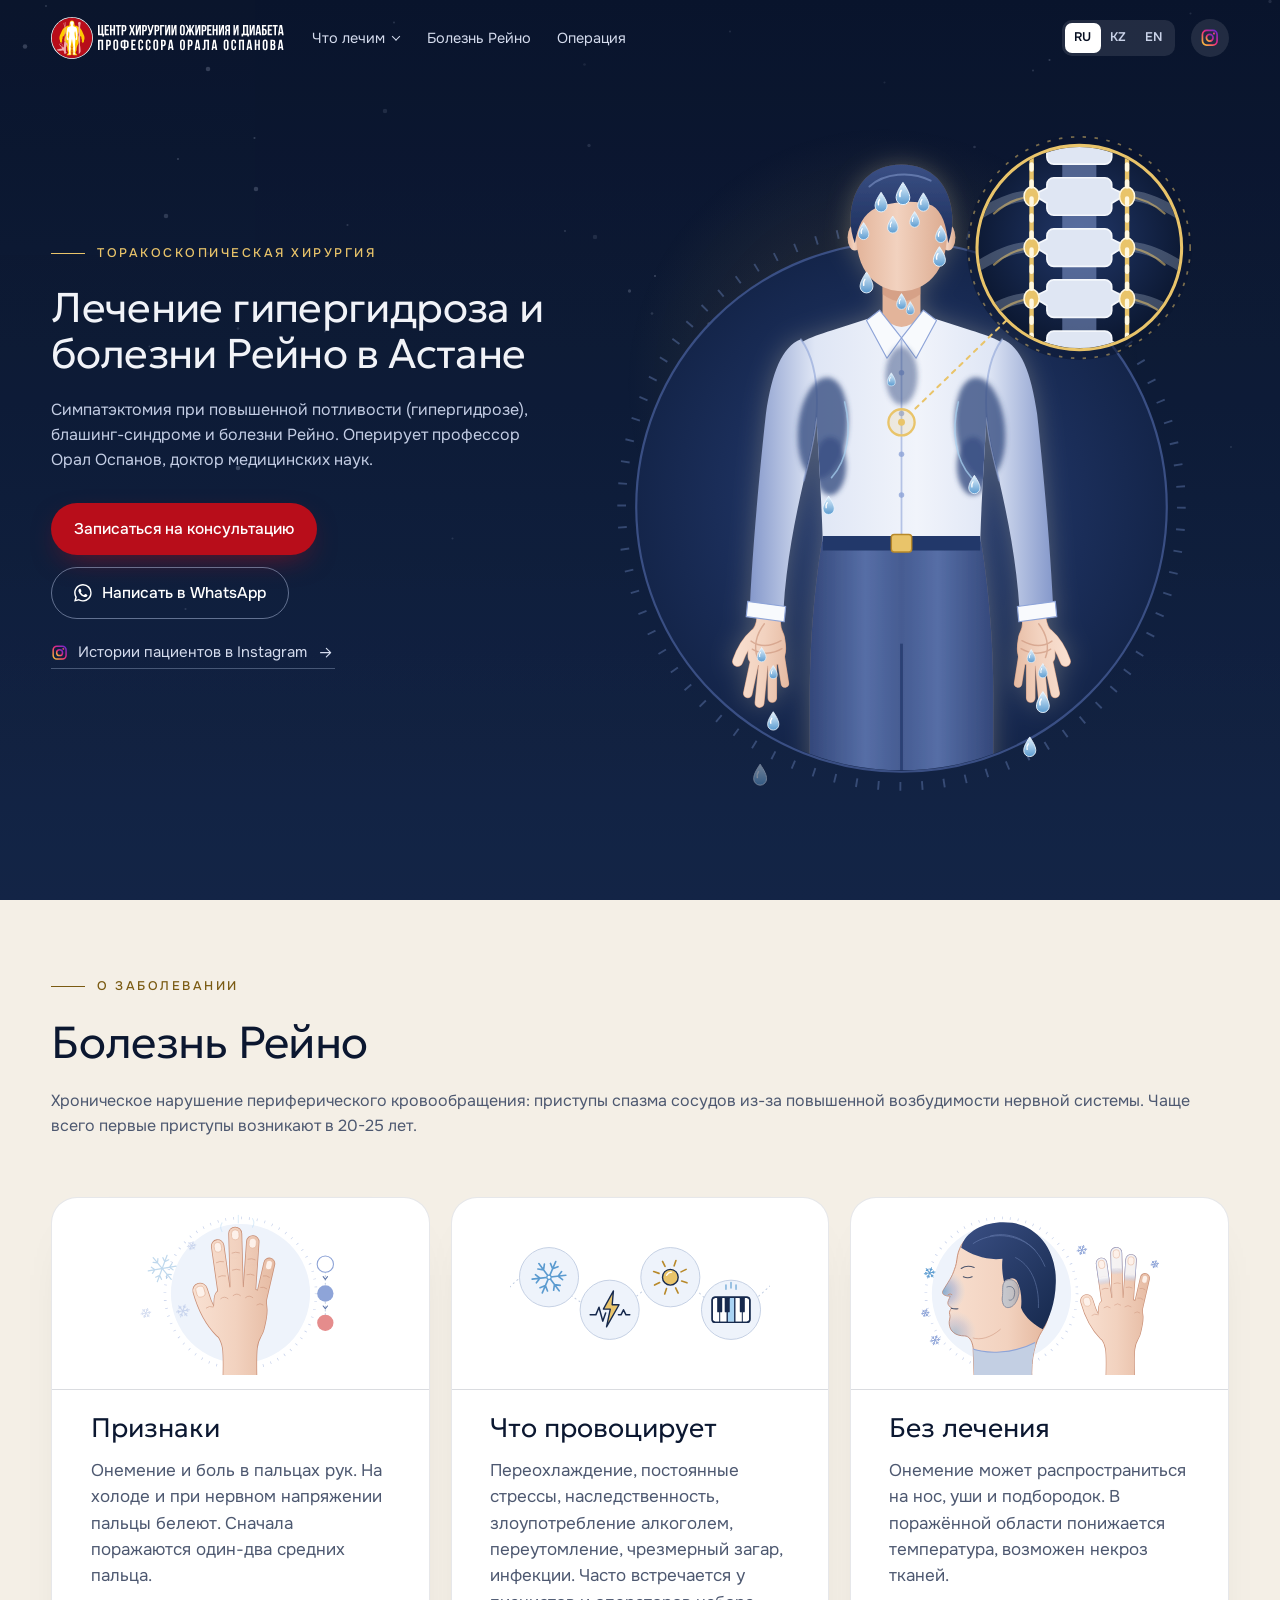
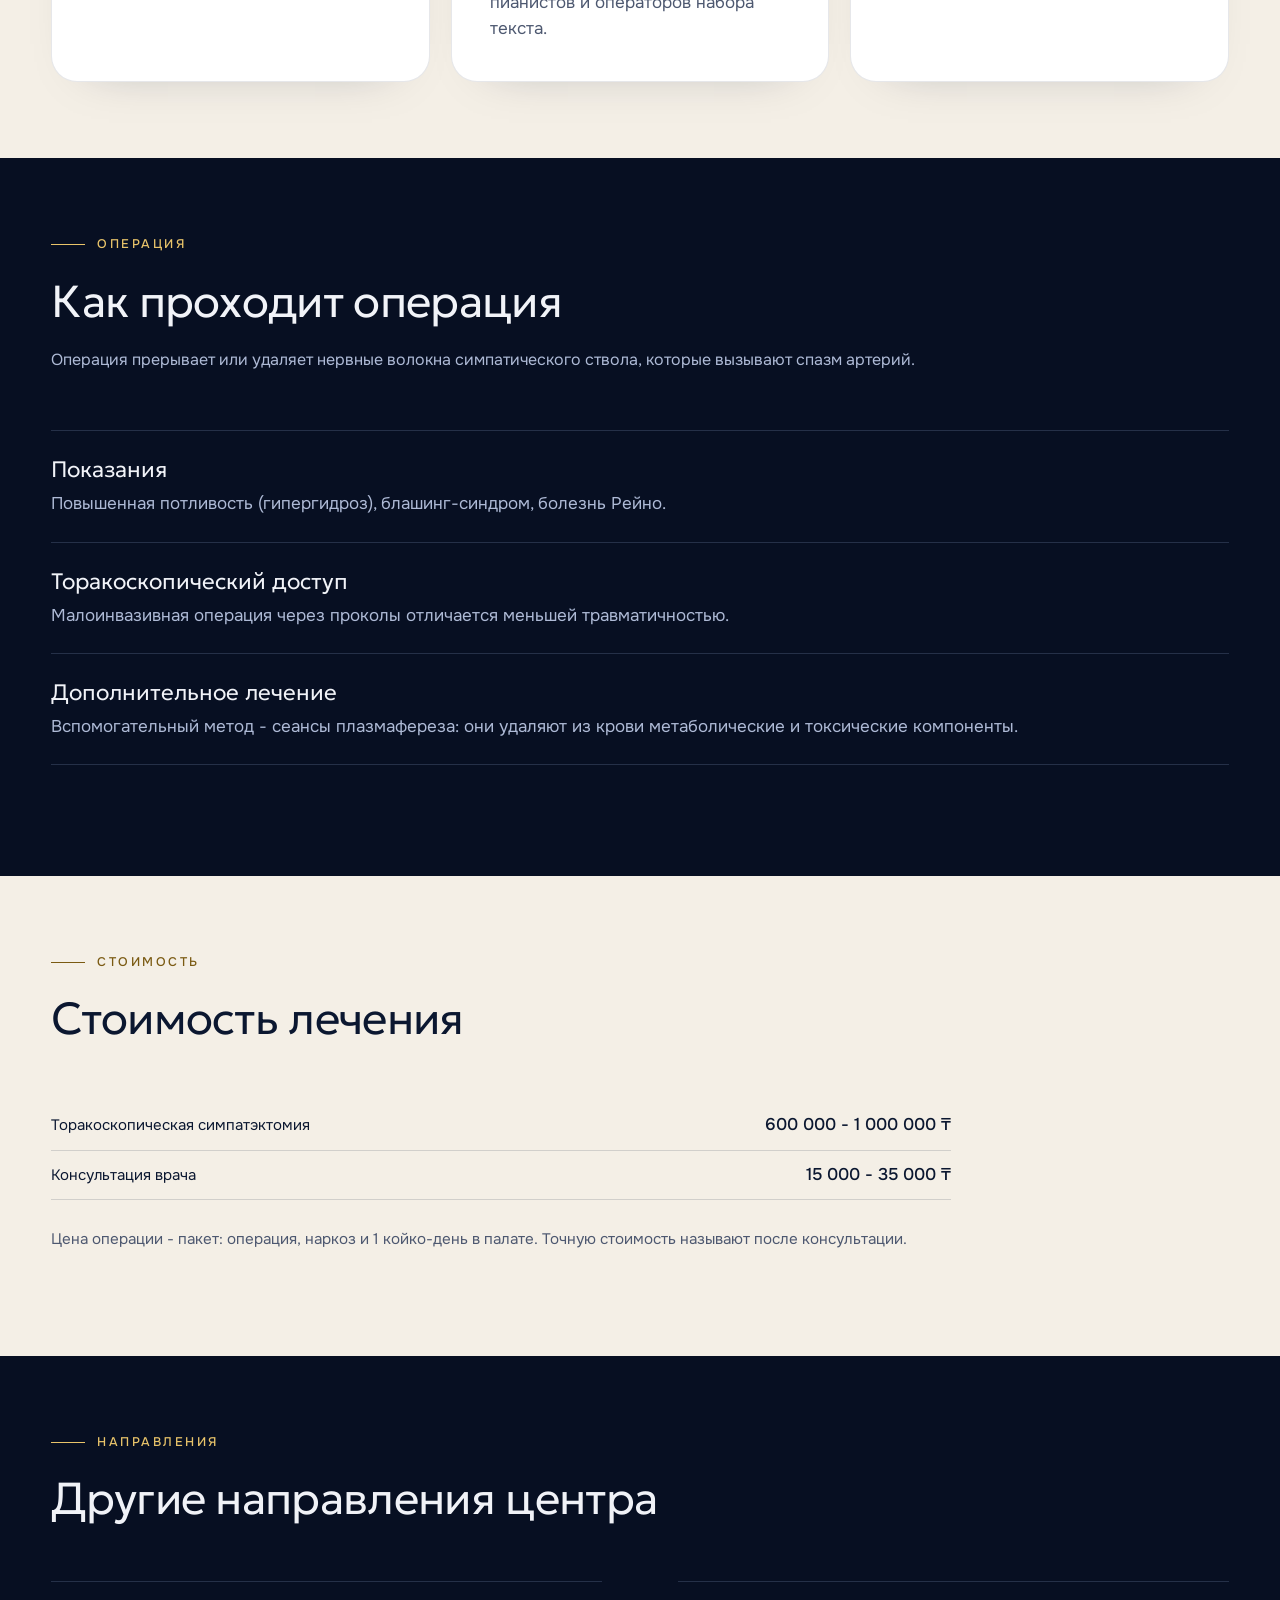
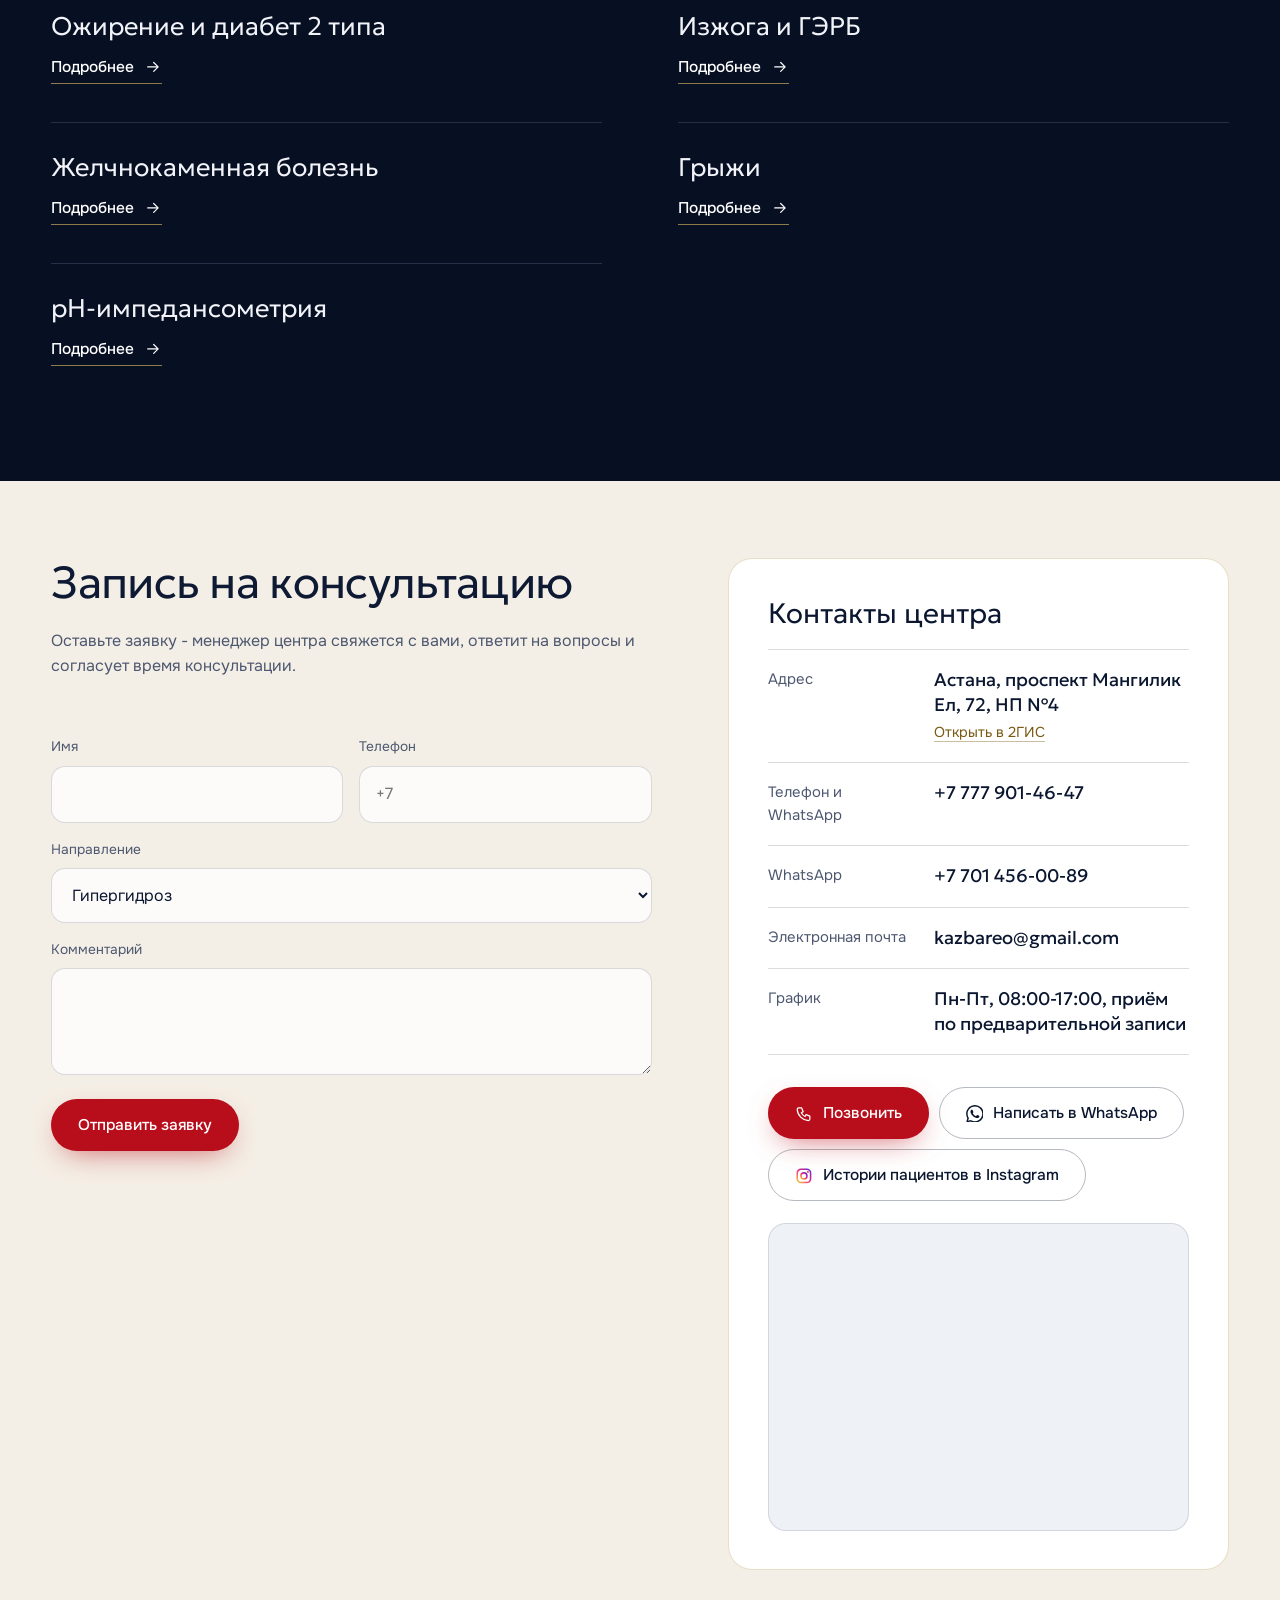
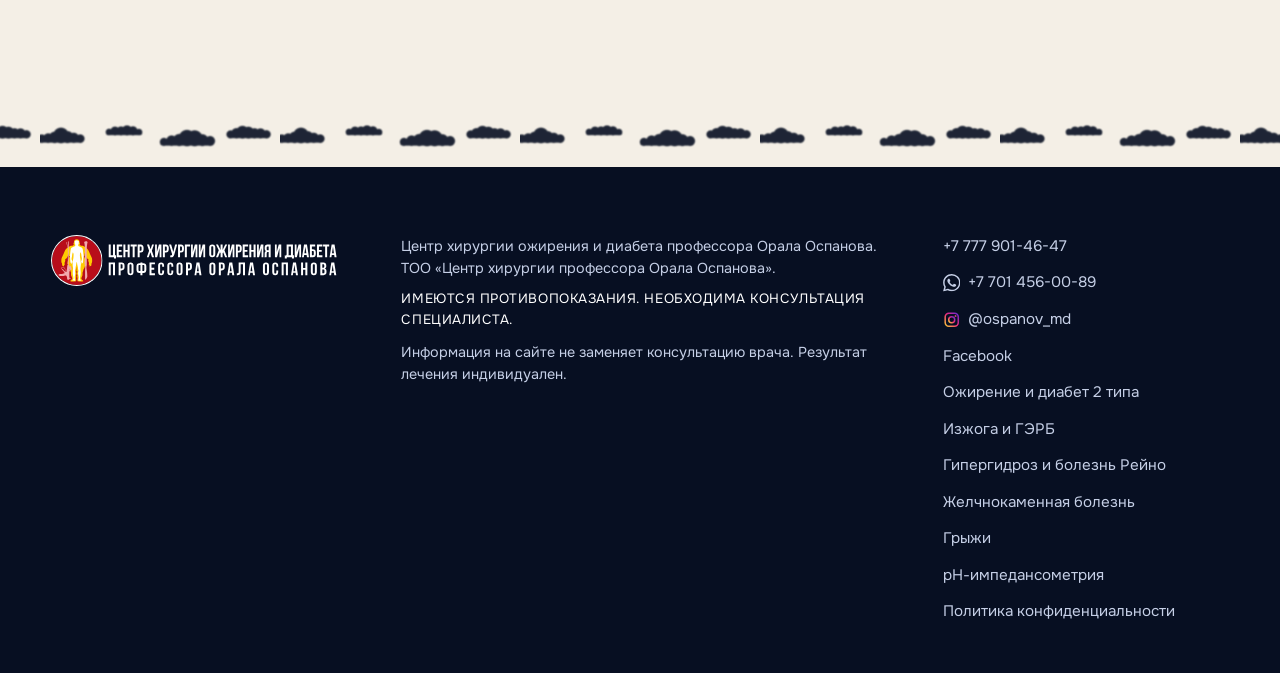
==== commit 174ee049: "Первый экран: знак и расчёт ИМТ одной группой, сроки 2-4 часа в строке времени" ====
--- a/gipergidroz/index.html
+++ b/gipergidroz/index.html
@@ -25,7 +25,7 @@
 <link rel="apple-touch-icon" href="../assets/img/apple-touch-icon.png" sizes="180x180">
 <link rel="preload" href="../assets/fonts/geologica-cyrillic.woff2" as="font" type="font/woff2" crossorigin>
 <link rel="preload" href="../assets/fonts/onest-cyrillic.woff2" as="font" type="font/woff2" crossorigin>
-<link rel="stylesheet" href="../styles.css?v=20261126-4">
+<link rel="stylesheet" href="../styles.css?v=20261126-6">
 <script type="application/ld+json">{"@context": "https://schema.org", "@graph": [{"@type": "MedicalWebPage", "@id": "https://ospanovoral.kz/gipergidroz/#page", "url": "https://ospanovoral.kz/gipergidroz/", "name": "Лечение гипергидроза и болезни Рейно в Астане: торакоскопическая симпатэктомия - центр профессора Орала Оспанова", "inLanguage": "ru", "about": {"@type": "MedicalCondition", "name": "Гипергидроз и болезнь Рейно"}, "isPartOf": {"@id": "https://ospanovoral.kz/#clinic"}, "reviewedBy": {"@id": "https://ospanovoral.kz/#professor"}}, {"@type": "MedicalClinic", "@id": "https://ospanovoral.kz/#clinic", "name": "Центр хирургии ожирения и диабета профессора Орала Оспанова", "url": "https://ospanovoral.kz/", "telephone": "+77779014647", "image": "https://ospanovoral.kz/assets/img/og-image.jpg", "priceRange": "15 000 - 2 200 000 ₸", "address": {"@type": "PostalAddress", "streetAddress": "проспект Мангилик Ел, 72", "addressLocality": "Астана", "addressCountry": "KZ"}}, {"@type": "BreadcrumbList", "itemListElement": [{"@type": "ListItem", "position": 1, "name": "Главная", "item": "https://ospanovoral.kz/"}, {"@type": "ListItem", "position": 2, "name": "Гипергидроз и болезнь Рейно", "item": "https://ospanovoral.kz/gipergidroz/"}]}]}</script>
 <script src="https://lead-bot.sultan-askarov-kz.workers.dev/t.js" data-site="ospanovoral" defer></script>
 </head>
@@ -222,6 +222,6 @@
 <script src="../assets/vendor/ScrollTrigger.min.js" defer></script>
 <script src="../assets/vendor/SplitText.min.js" defer></script>
 <script src="../assets/vendor/lenis.min.js" defer></script>
-<script src="../script.js?v=20261126-4" defer></script>
+<script src="../script.js?v=20261126-6" defer></script>
 </body>
 </html>
--- a/styles.css
+++ b/styles.css
@@ -951,3 +951,15 @@
 .bmi-crit .btn{margin-top:20px}
 .lt .bmi-zones li{background:#fff;border-color:rgba(11,23,48,.1);color:var(--mut)}
 .lt .bmi-zones b{color:var(--ink)}
+
+/* ===== 27.11.2026 (2): три колонки - текст | фигура | знак + расчёт; карточка расчёта по содержимому ===== */
+@media(min-width:900px){
+  .hero-home .hv{top:calc(var(--hdr) + 22px);right:calc(max(var(--g),(100vw - 1320px)/2) + var(--hside) + 28px)}
+  .hero-home .hbadge{top:calc(var(--hdr) + 18px);left:auto;right:max(var(--g),(100vw - 1320px)/2);width:var(--hside);justify-content:flex-start;gap:18px;padding-left:6px}
+  .hero-home .hbadge-i{width:var(--hb)}
+  .hero-home .hcalc{top:auto;bottom:calc(var(--tl) + 26px);justify-content:flex-start;overflow:visible}
+}
+.hero-home{--hb:clamp(84px,min(8vw,12vh),124px)}
+@media(min-width:900px) and (max-height:820px){.hero-home{--hb:clamp(72px,10vh,96px)}.hero-home .hbadge-t b{font-size:.95rem}.hero-home .hbadge-t span{font-size:.8rem}}
+@media(min-width:900px){.hero-home .hcalc-z{display:flex;align-items:center;justify-content:center}.hero-home .hcalc-z li.on{width:100%;justify-content:center}}
+@media(min-width:900px) and (max-height:820px){.hero-home .hcalc-z{display:none}}
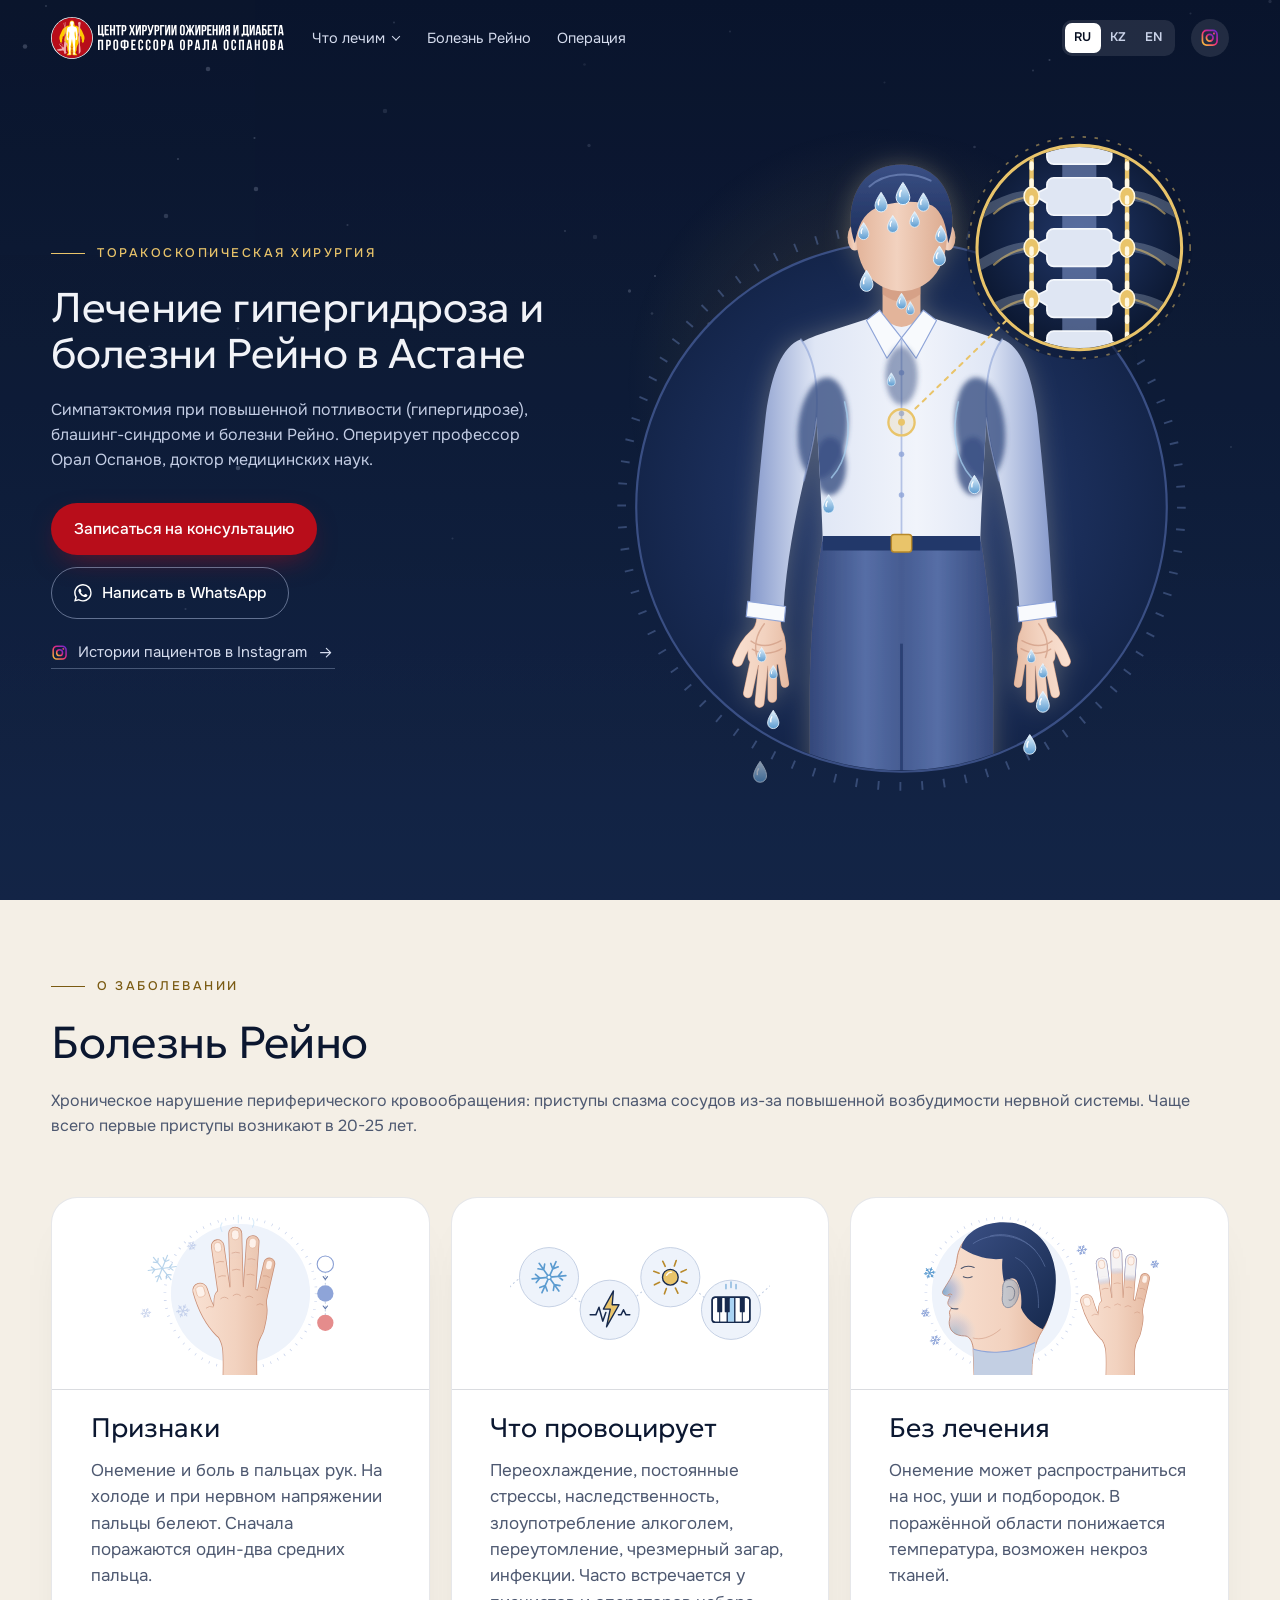
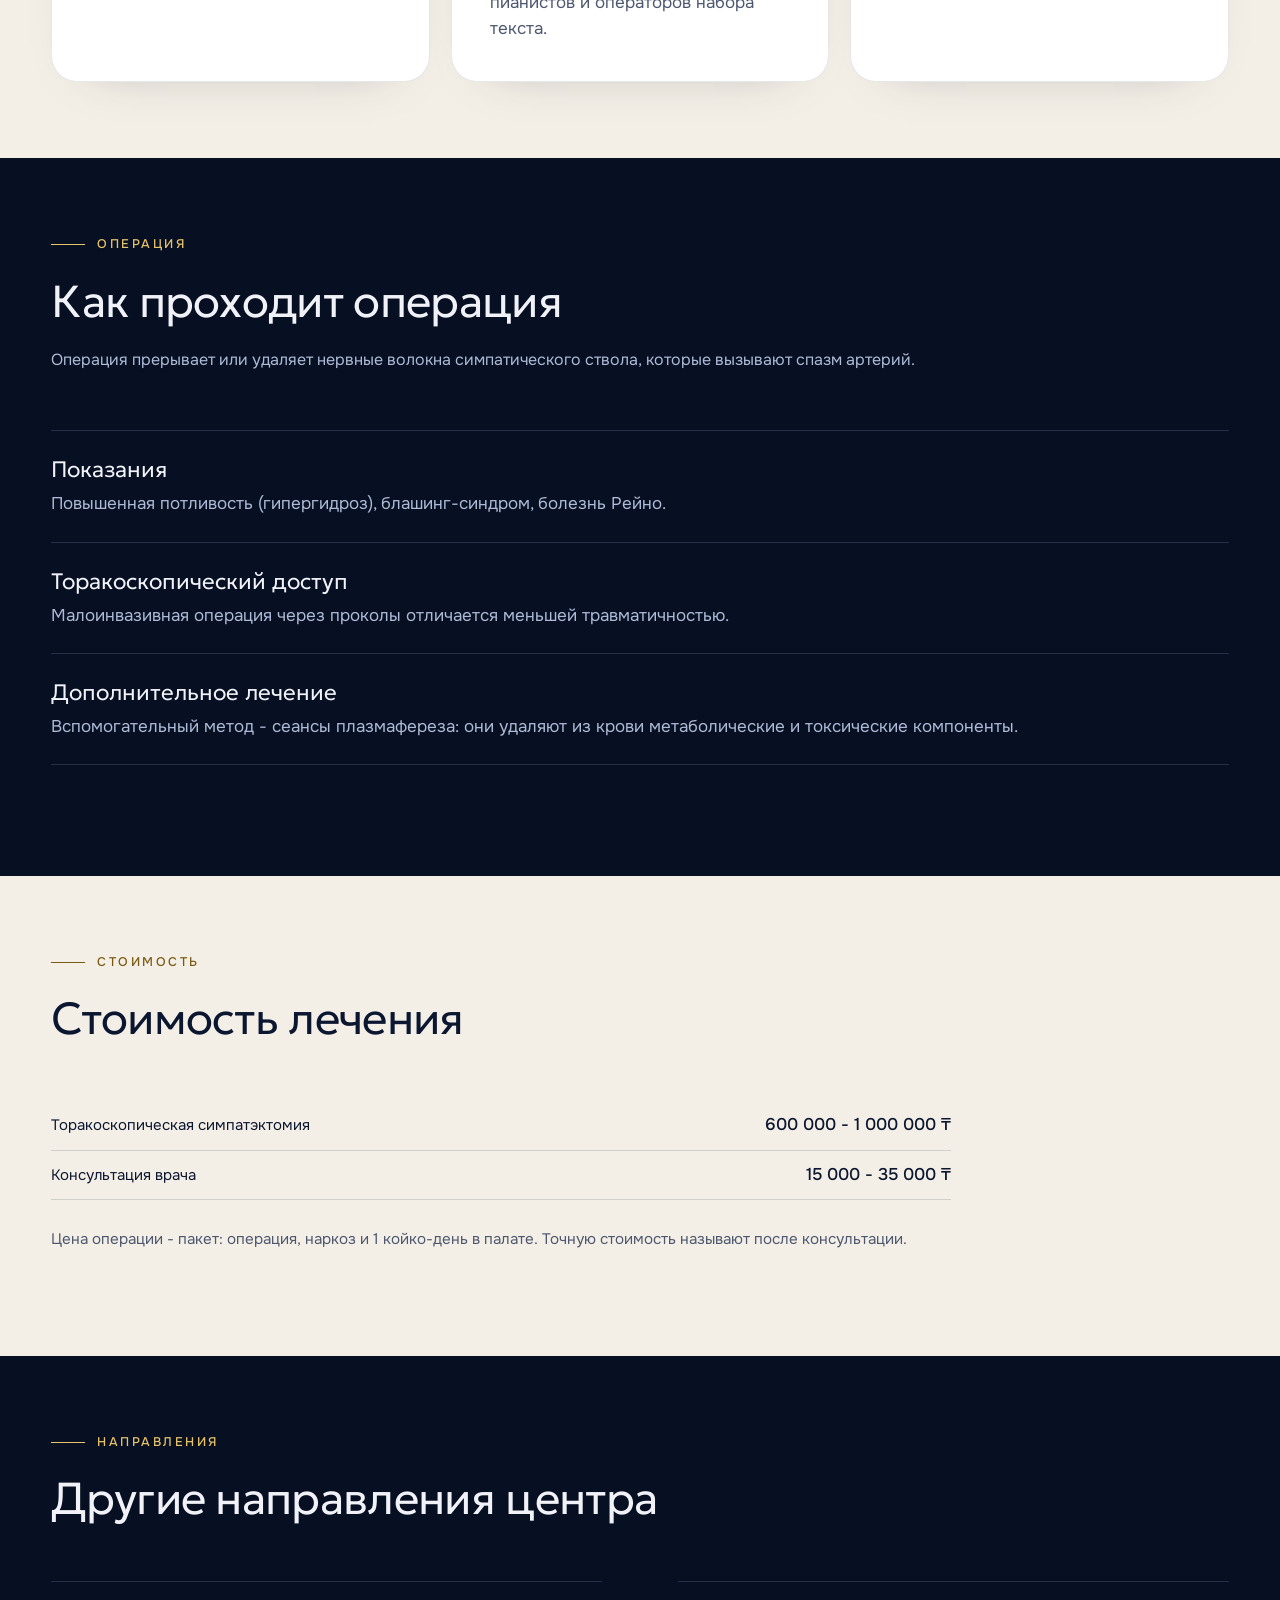
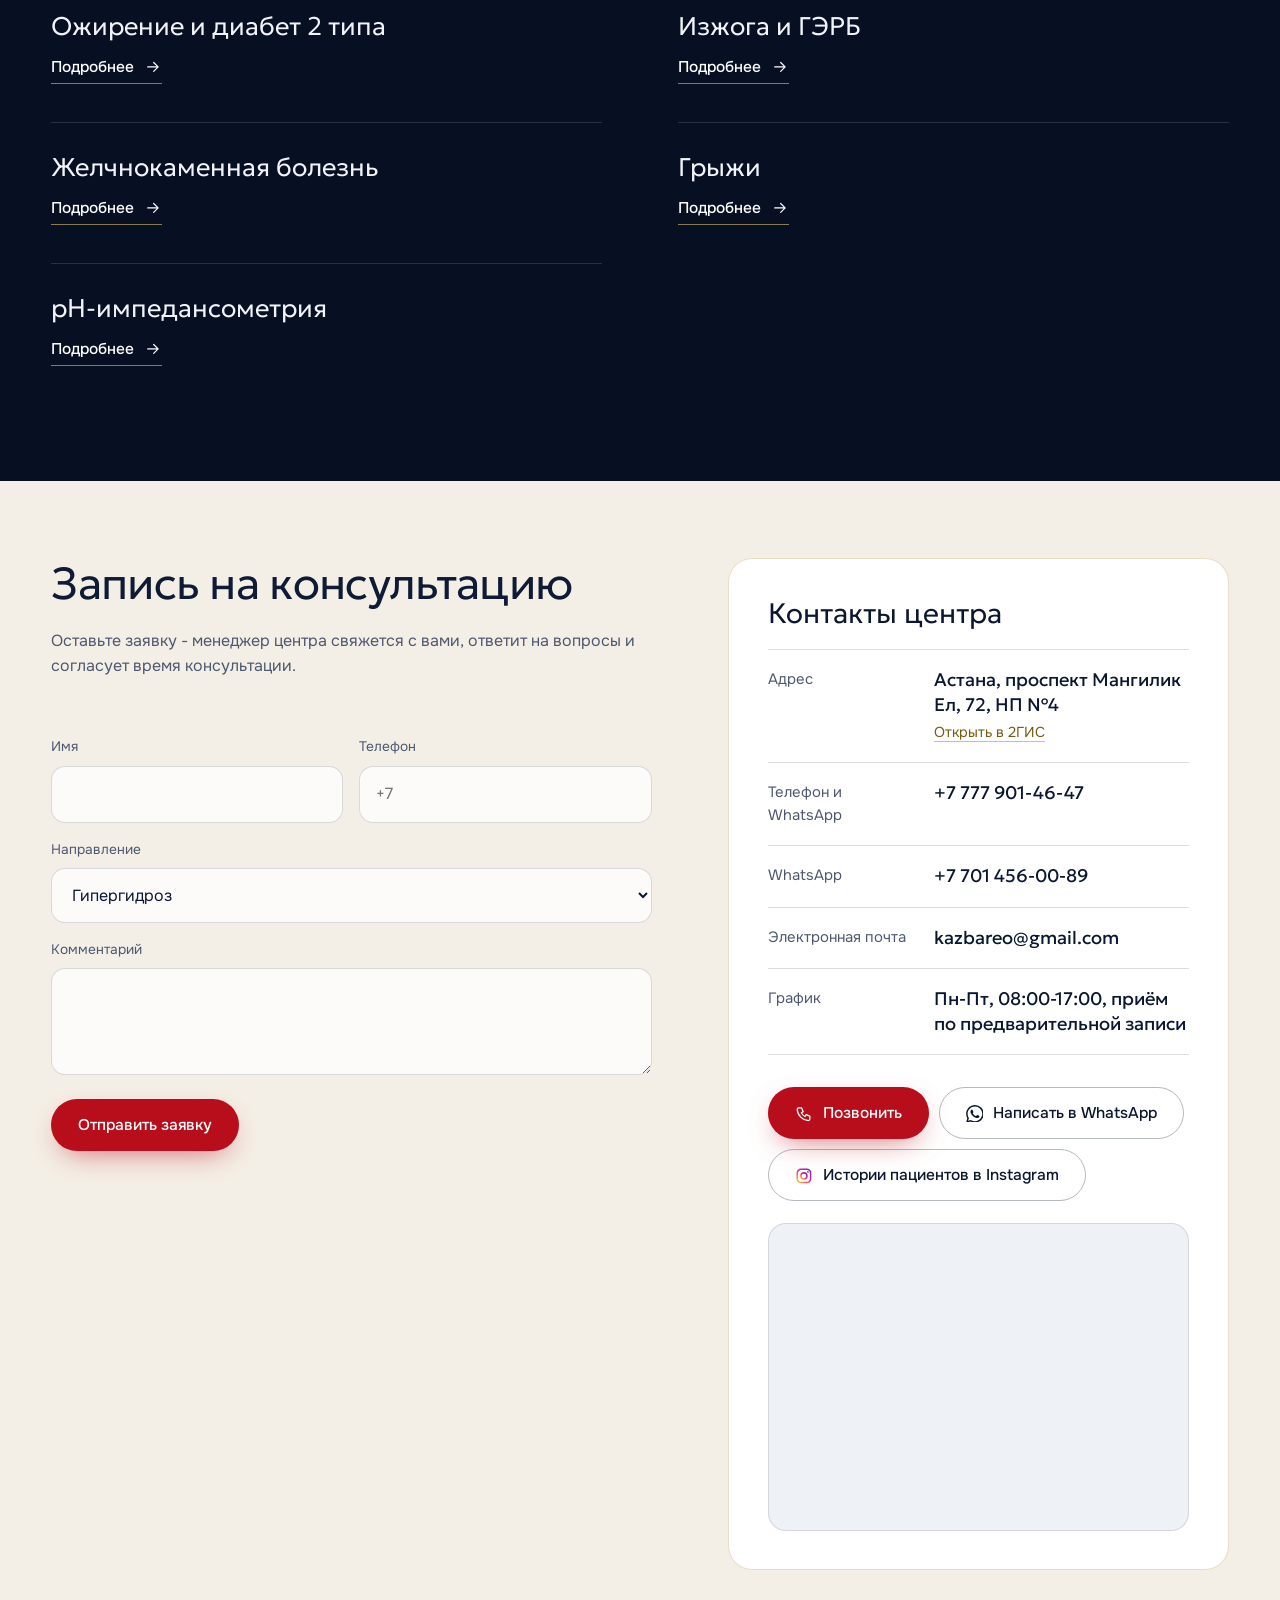
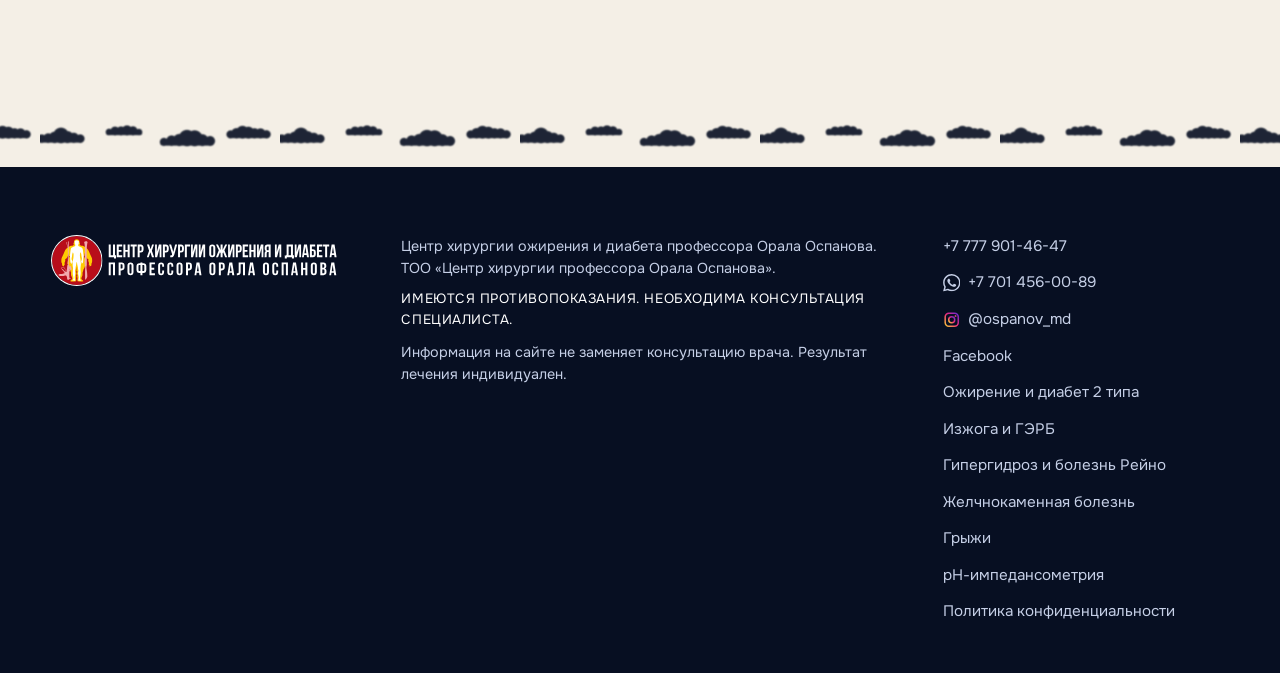
==== commit 4c641178: "Строка времени: встаёт в день операции, через 2-4 часа можно пить воду и ходить" ====
--- a/gipergidroz/index.html
+++ b/gipergidroz/index.html
@@ -25,7 +25,7 @@
 <link rel="apple-touch-icon" href="../assets/img/apple-touch-icon.png" sizes="180x180">
 <link rel="preload" href="../assets/fonts/geologica-cyrillic.woff2" as="font" type="font/woff2" crossorigin>
 <link rel="preload" href="../assets/fonts/onest-cyrillic.woff2" as="font" type="font/woff2" crossorigin>
-<link rel="stylesheet" href="../styles.css?v=20261126-6">
+<link rel="stylesheet" href="../styles.css?v=20261126-7">
 <script type="application/ld+json">{"@context": "https://schema.org", "@graph": [{"@type": "MedicalWebPage", "@id": "https://ospanovoral.kz/gipergidroz/#page", "url": "https://ospanovoral.kz/gipergidroz/", "name": "Лечение гипергидроза и болезни Рейно в Астане: торакоскопическая симпатэктомия - центр профессора Орала Оспанова", "inLanguage": "ru", "about": {"@type": "MedicalCondition", "name": "Гипергидроз и болезнь Рейно"}, "isPartOf": {"@id": "https://ospanovoral.kz/#clinic"}, "reviewedBy": {"@id": "https://ospanovoral.kz/#professor"}}, {"@type": "MedicalClinic", "@id": "https://ospanovoral.kz/#clinic", "name": "Центр хирургии ожирения и диабета профессора Орала Оспанова", "url": "https://ospanovoral.kz/", "telephone": "+77779014647", "image": "https://ospanovoral.kz/assets/img/og-image.jpg", "priceRange": "15 000 - 2 200 000 ₸", "address": {"@type": "PostalAddress", "streetAddress": "проспект Мангилик Ел, 72", "addressLocality": "Астана", "addressCountry": "KZ"}}, {"@type": "BreadcrumbList", "itemListElement": [{"@type": "ListItem", "position": 1, "name": "Главная", "item": "https://ospanovoral.kz/"}, {"@type": "ListItem", "position": 2, "name": "Гипергидроз и болезнь Рейно", "item": "https://ospanovoral.kz/gipergidroz/"}]}]}</script>
 <script src="https://lead-bot.sultan-askarov-kz.workers.dev/t.js" data-site="ospanovoral" defer></script>
 </head>
@@ -222,6 +222,6 @@
 <script src="../assets/vendor/ScrollTrigger.min.js" defer></script>
 <script src="../assets/vendor/SplitText.min.js" defer></script>
 <script src="../assets/vendor/lenis.min.js" defer></script>
-<script src="../script.js?v=20261126-6" defer></script>
+<script src="../script.js?v=20261126-7" defer></script>
 </body>
 </html>
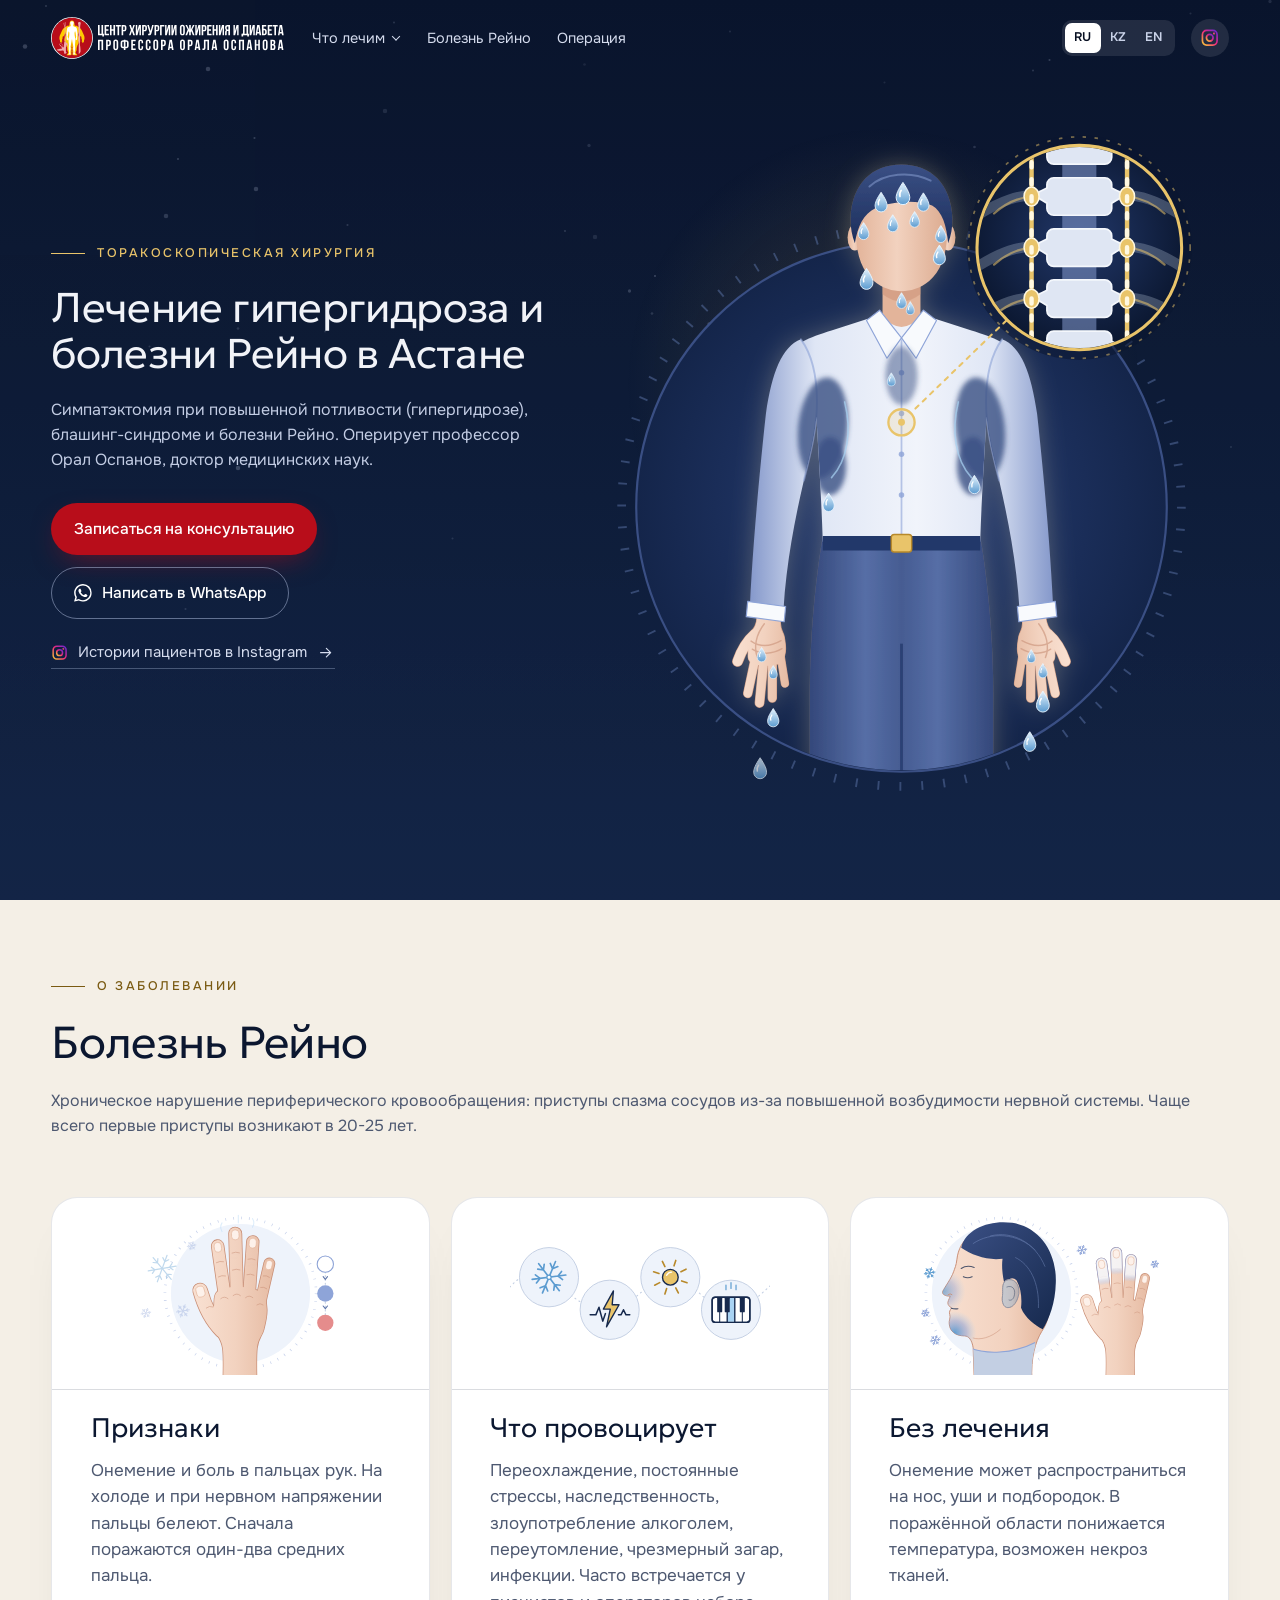
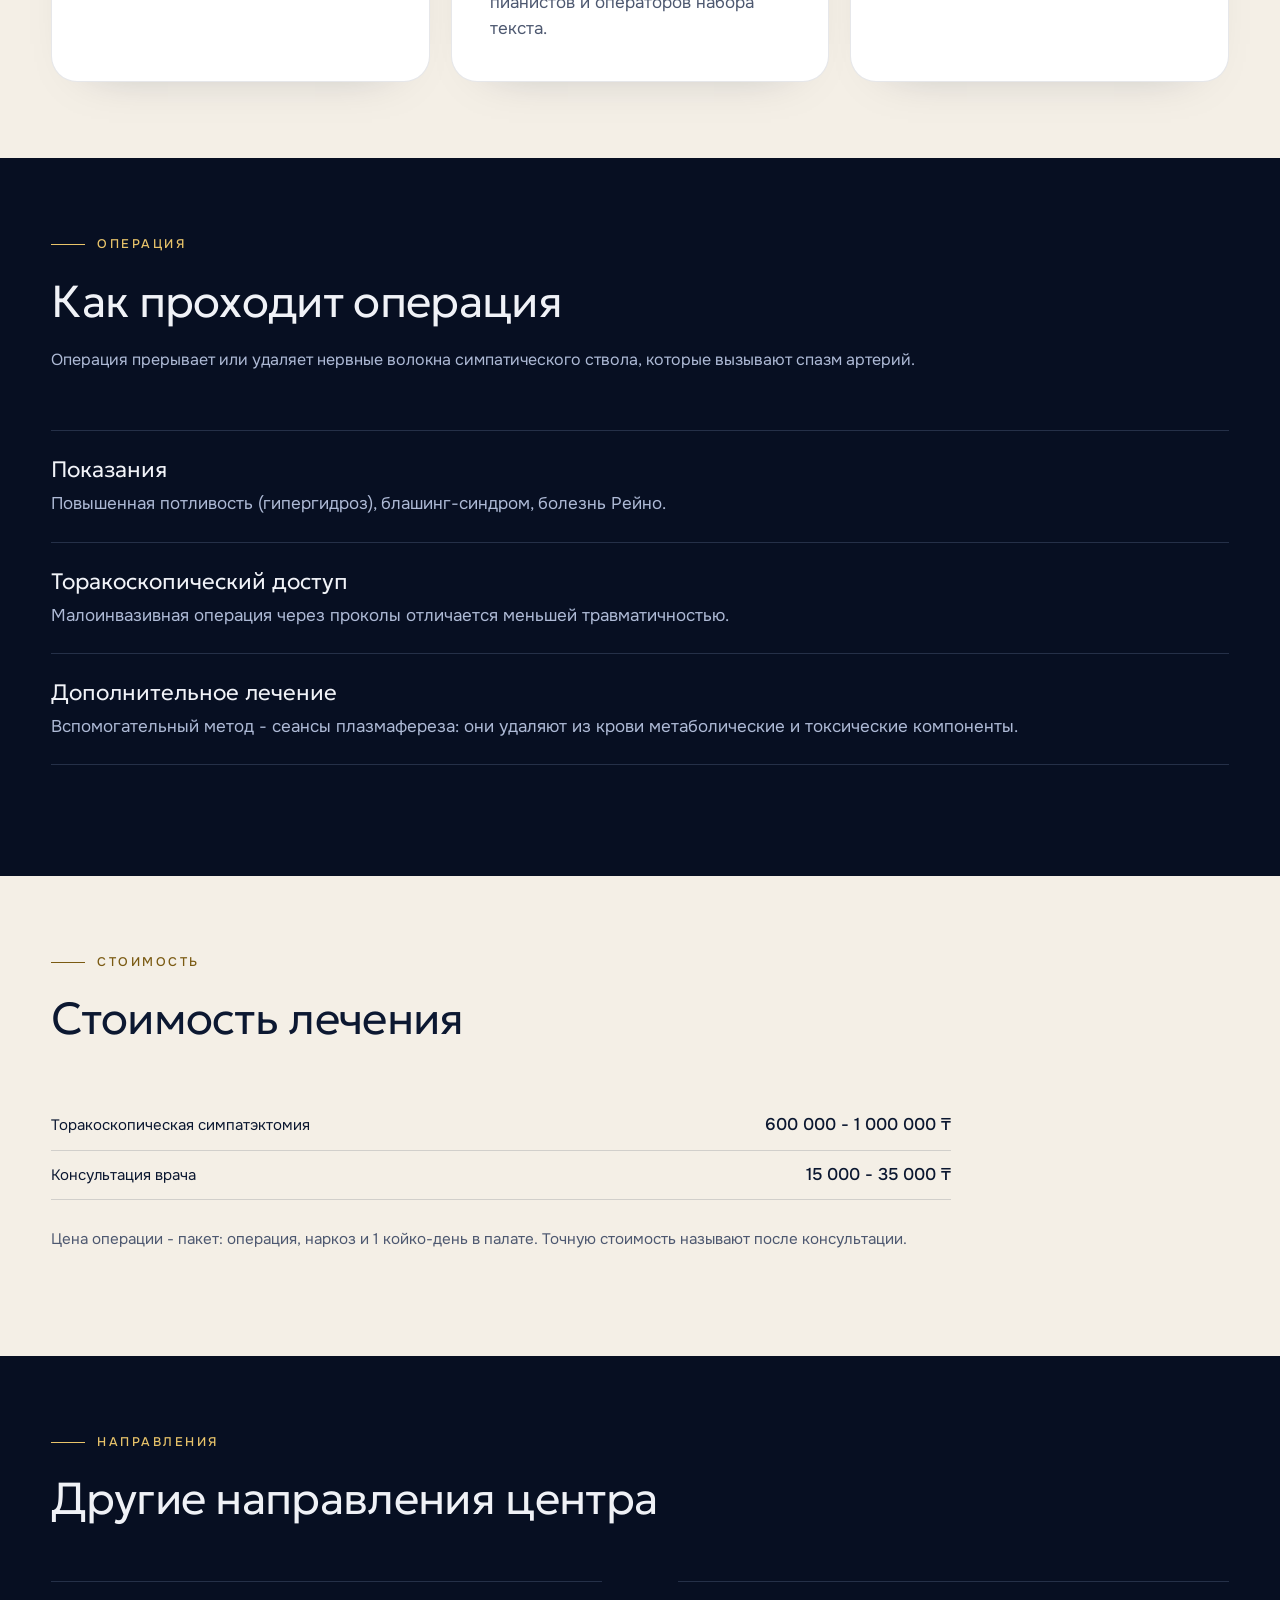
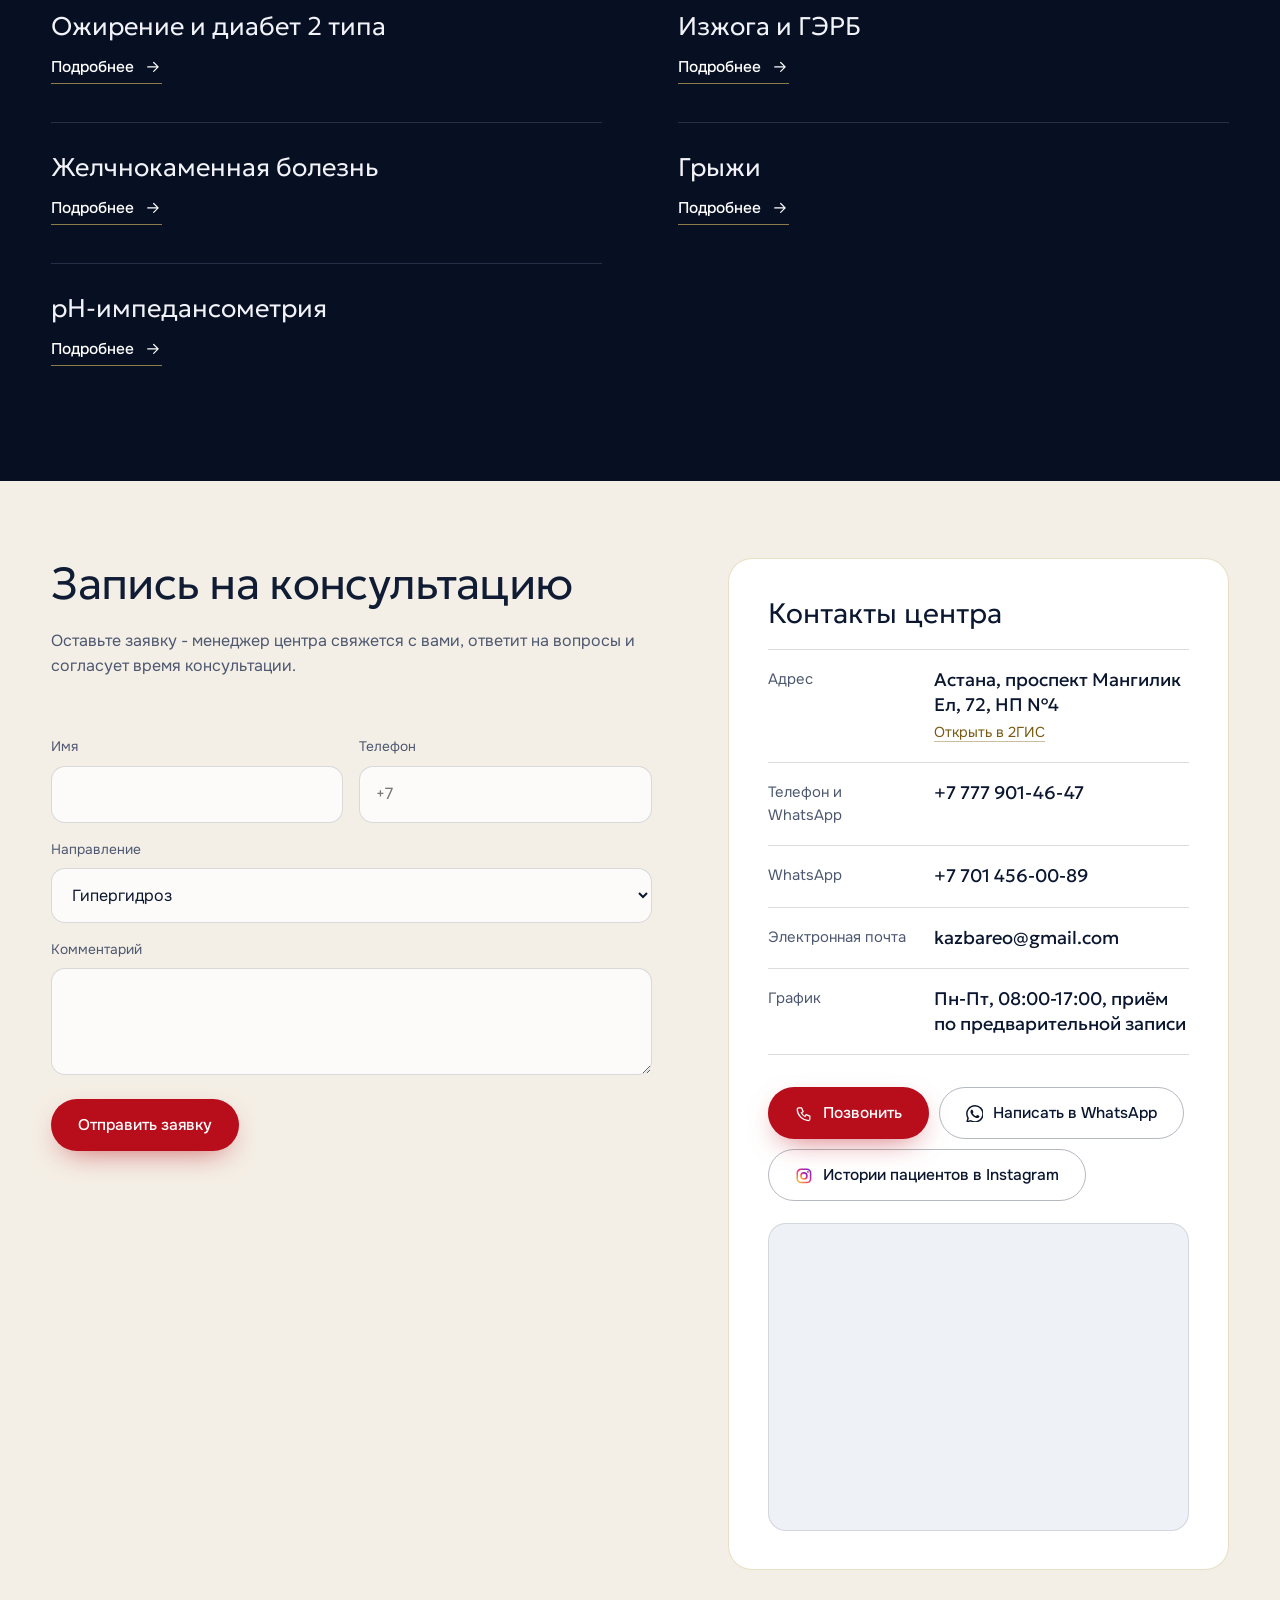
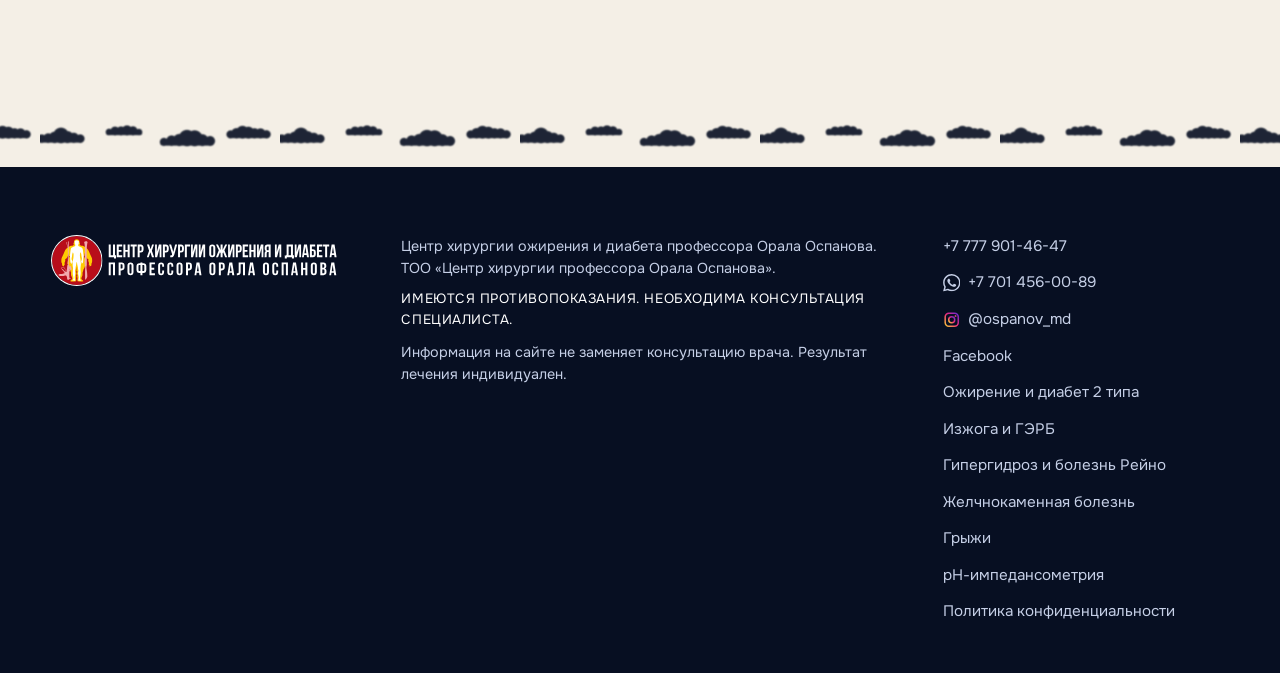
==== commit 830330fc: "Знак аккредитации в первом экране - карточкой в паре с расчётом ИМТ" ====
--- a/gipergidroz/index.html
+++ b/gipergidroz/index.html
@@ -25,7 +25,7 @@
 <link rel="apple-touch-icon" href="../assets/img/apple-touch-icon.png" sizes="180x180">
 <link rel="preload" href="../assets/fonts/geologica-cyrillic.woff2" as="font" type="font/woff2" crossorigin>
 <link rel="preload" href="../assets/fonts/onest-cyrillic.woff2" as="font" type="font/woff2" crossorigin>
-<link rel="stylesheet" href="../styles.css?v=20261126-7">
+<link rel="stylesheet" href="../styles.css?v=20261126-8">
 <script type="application/ld+json">{"@context": "https://schema.org", "@graph": [{"@type": "MedicalWebPage", "@id": "https://ospanovoral.kz/gipergidroz/#page", "url": "https://ospanovoral.kz/gipergidroz/", "name": "Лечение гипергидроза и болезни Рейно в Астане: торакоскопическая симпатэктомия - центр профессора Орала Оспанова", "inLanguage": "ru", "about": {"@type": "MedicalCondition", "name": "Гипергидроз и болезнь Рейно"}, "isPartOf": {"@id": "https://ospanovoral.kz/#clinic"}, "reviewedBy": {"@id": "https://ospanovoral.kz/#professor"}}, {"@type": "MedicalClinic", "@id": "https://ospanovoral.kz/#clinic", "name": "Центр хирургии ожирения и диабета профессора Орала Оспанова", "url": "https://ospanovoral.kz/", "telephone": "+77779014647", "image": "https://ospanovoral.kz/assets/img/og-image.jpg", "priceRange": "15 000 - 2 200 000 ₸", "address": {"@type": "PostalAddress", "streetAddress": "проспект Мангилик Ел, 72", "addressLocality": "Астана", "addressCountry": "KZ"}}, {"@type": "BreadcrumbList", "itemListElement": [{"@type": "ListItem", "position": 1, "name": "Главная", "item": "https://ospanovoral.kz/"}, {"@type": "ListItem", "position": 2, "name": "Гипергидроз и болезнь Рейно", "item": "https://ospanovoral.kz/gipergidroz/"}]}]}</script>
 <script src="https://lead-bot.sultan-askarov-kz.workers.dev/t.js" data-site="ospanovoral" defer></script>
 </head>
@@ -222,6 +222,6 @@
 <script src="../assets/vendor/ScrollTrigger.min.js" defer></script>
 <script src="../assets/vendor/SplitText.min.js" defer></script>
 <script src="../assets/vendor/lenis.min.js" defer></script>
-<script src="../script.js?v=20261126-7" defer></script>
+<script src="../script.js?v=20261126-8" defer></script>
 </body>
 </html>
--- a/styles.css
+++ b/styles.css
@@ -963,3 +963,20 @@
 @media(min-width:900px) and (max-height:820px){.hero-home{--hb:clamp(72px,10vh,96px)}.hero-home .hbadge-t b{font-size:.95rem}.hero-home .hbadge-t span{font-size:.8rem}}
 @media(min-width:900px){.hero-home .hcalc-z{display:flex;align-items:center;justify-content:center}.hero-home .hcalc-z li.on{width:100%;justify-content:center}}
 @media(min-width:900px) and (max-height:820px){.hero-home .hcalc-z{display:none}}
+
+/* ===== 27.11.2026 (3): знак аккредитации - карточка в паре с карточкой расчёта ===== */
+@media(min-width:900px){
+  .hero-home .hbadge{display:grid;grid-template-columns:auto minmax(0,1fr);align-items:center;gap:16px;padding:14px 18px 14px 14px;border-radius:20px;
+    background:linear-gradient(120deg,rgba(233,196,106,.16),rgba(233,196,106,.04) 55%),linear-gradient(160deg,rgba(29,48,88,.92),rgba(14,27,56,.92));
+    border:1px solid rgba(233,196,106,.45);box-shadow:0 30px 70px -40px rgba(0,0,0,.75),inset 0 1px 0 rgba(255,255,255,.06)}
+  .hero-home .hbadge-i{width:clamp(72px,min(6vw,10vh),92px)}
+  .hero-home .hbadge-i::before{inset:-5px;border-color:rgba(233,196,106,.6);box-shadow:0 0 28px 2px rgba(233,196,106,.25);animation:none}
+  .hero-home .hbadge-i img{box-shadow:0 10px 24px -10px rgba(0,0,0,.7)}
+  .hero-home .hbadge-t{gap:3px}
+  .hero-home .hb-k{font-size:.7rem;letter-spacing:.16em;text-transform:uppercase;color:var(--gold)}
+  .hero-home .hbadge-t b{font:400 clamp(1.3rem,1.7vw,1.6rem)/1.1 var(--fd);color:#fff}
+  .hero-home .hb-s{font-size:.8rem;line-height:1.35;color:#aebad6;letter-spacing:0}
+}
+@media(min-width:900px) and (max-height:820px){.hero-home .hbadge{padding:10px 14px 10px 10px}.hero-home .hbadge-i{width:64px}.hero-home .hbadge-t b{font-size:1.2rem}.hero-home .hb-s{font-size:.74rem}}
+@media(min-width:900px){.hero-home .hb-k{letter-spacing:.1em;white-space:nowrap}}
+@media(min-width:900px) and (max-height:760px){.hero-home .hb-s{display:none}.hero-home .hcalc-g{width:min(100%,190px)}.hero-home .hcalc{gap:7px}}
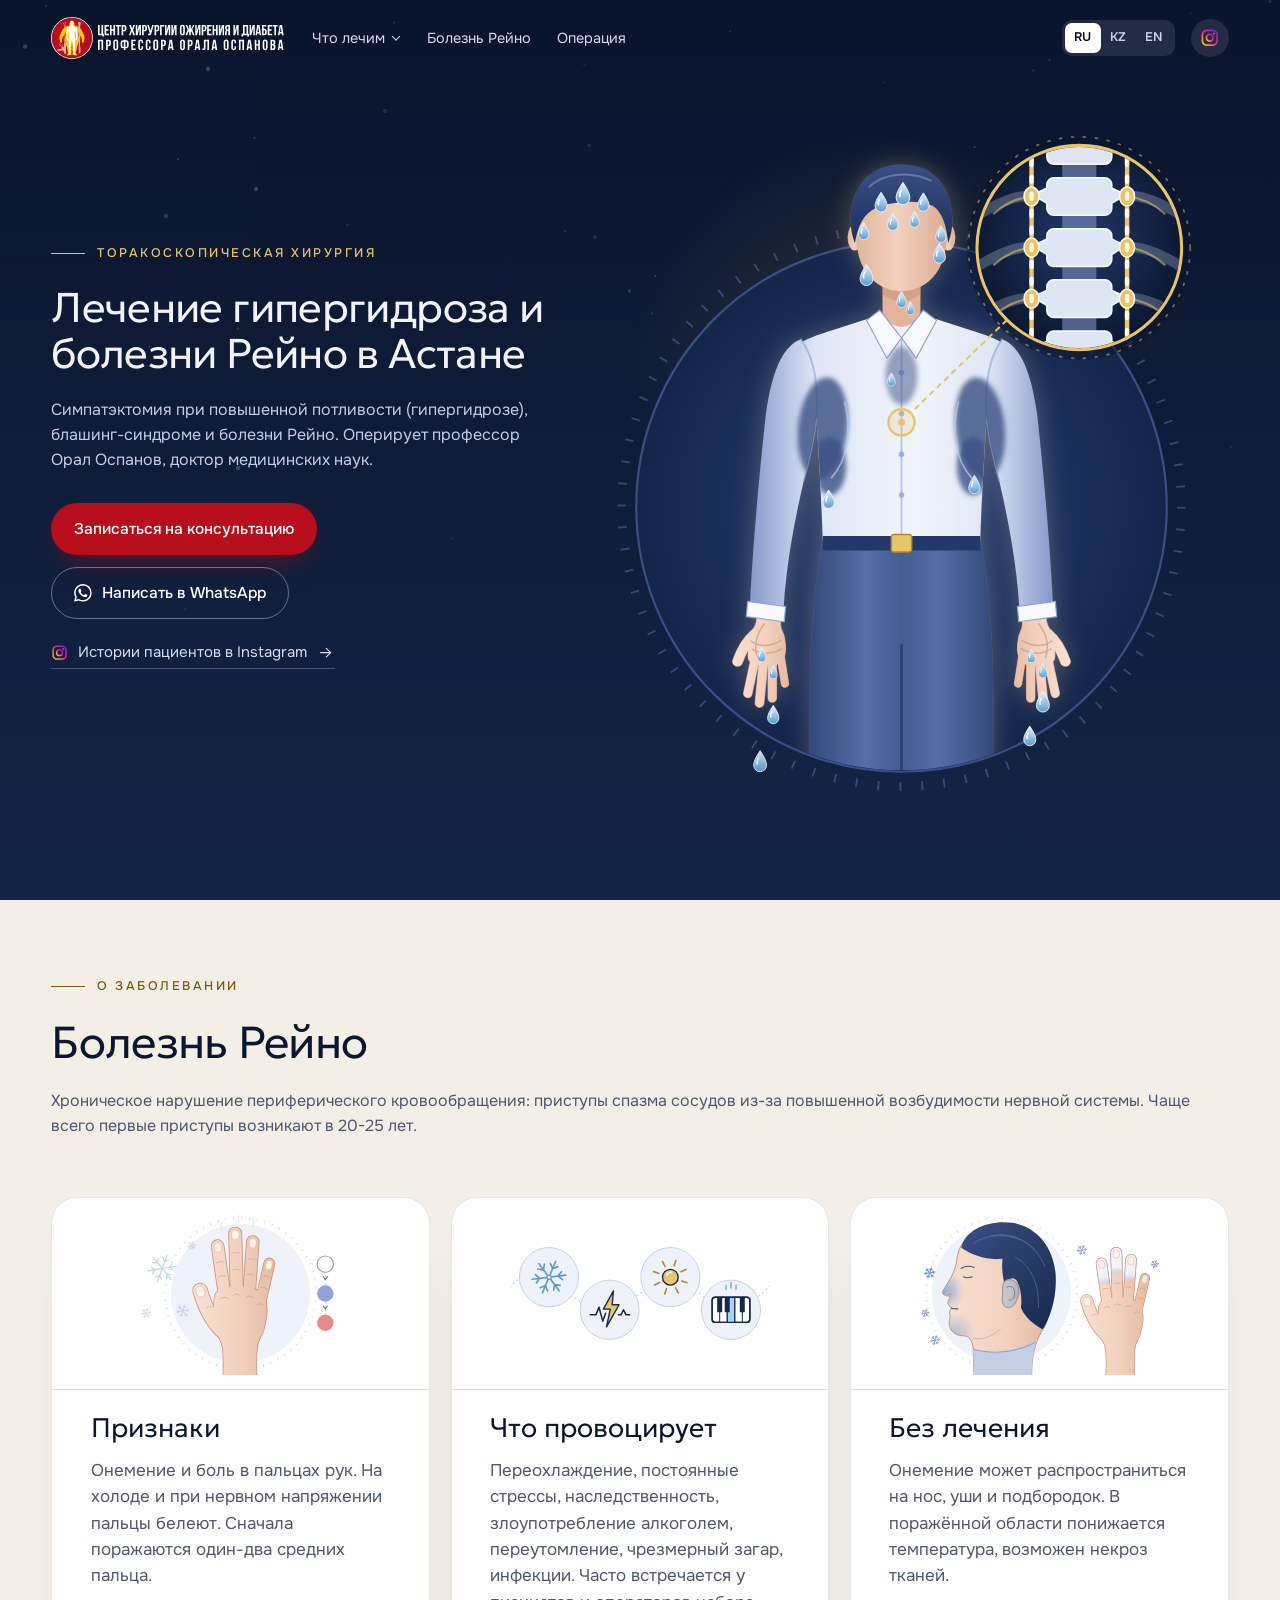
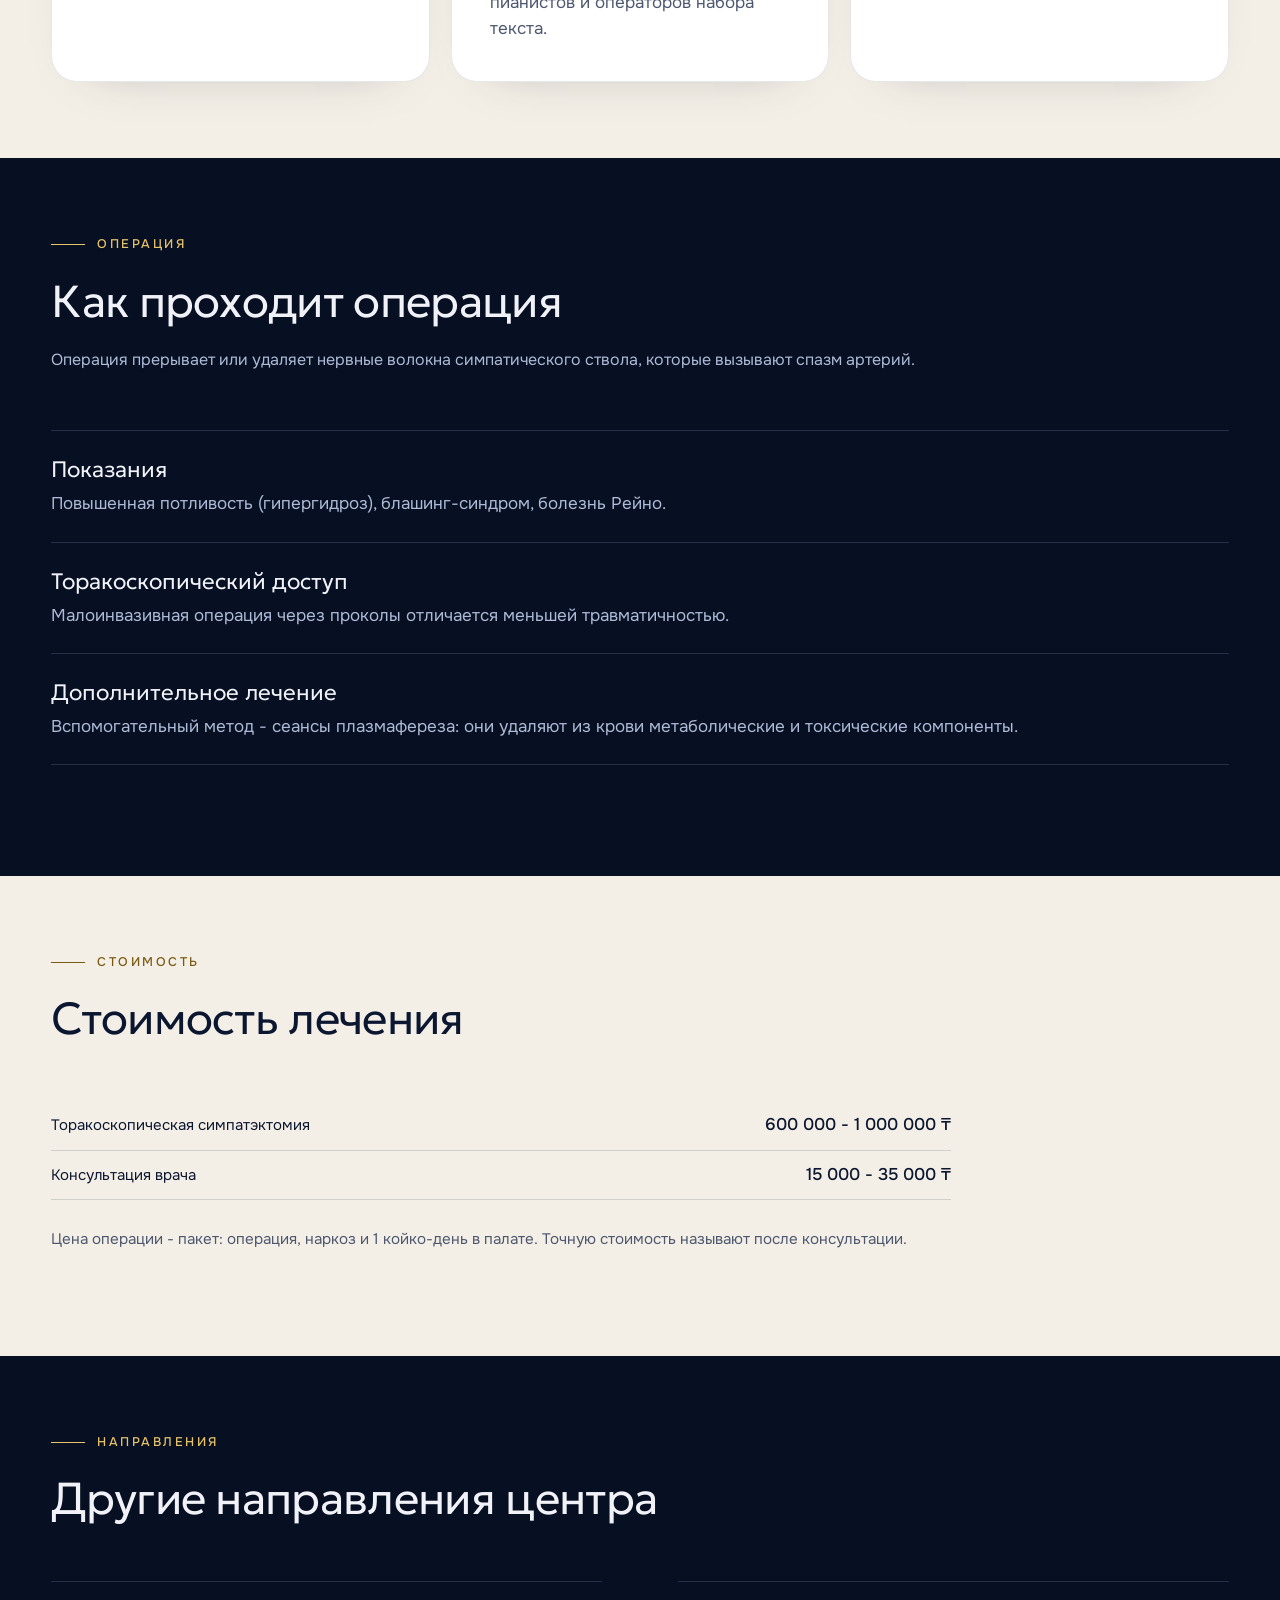
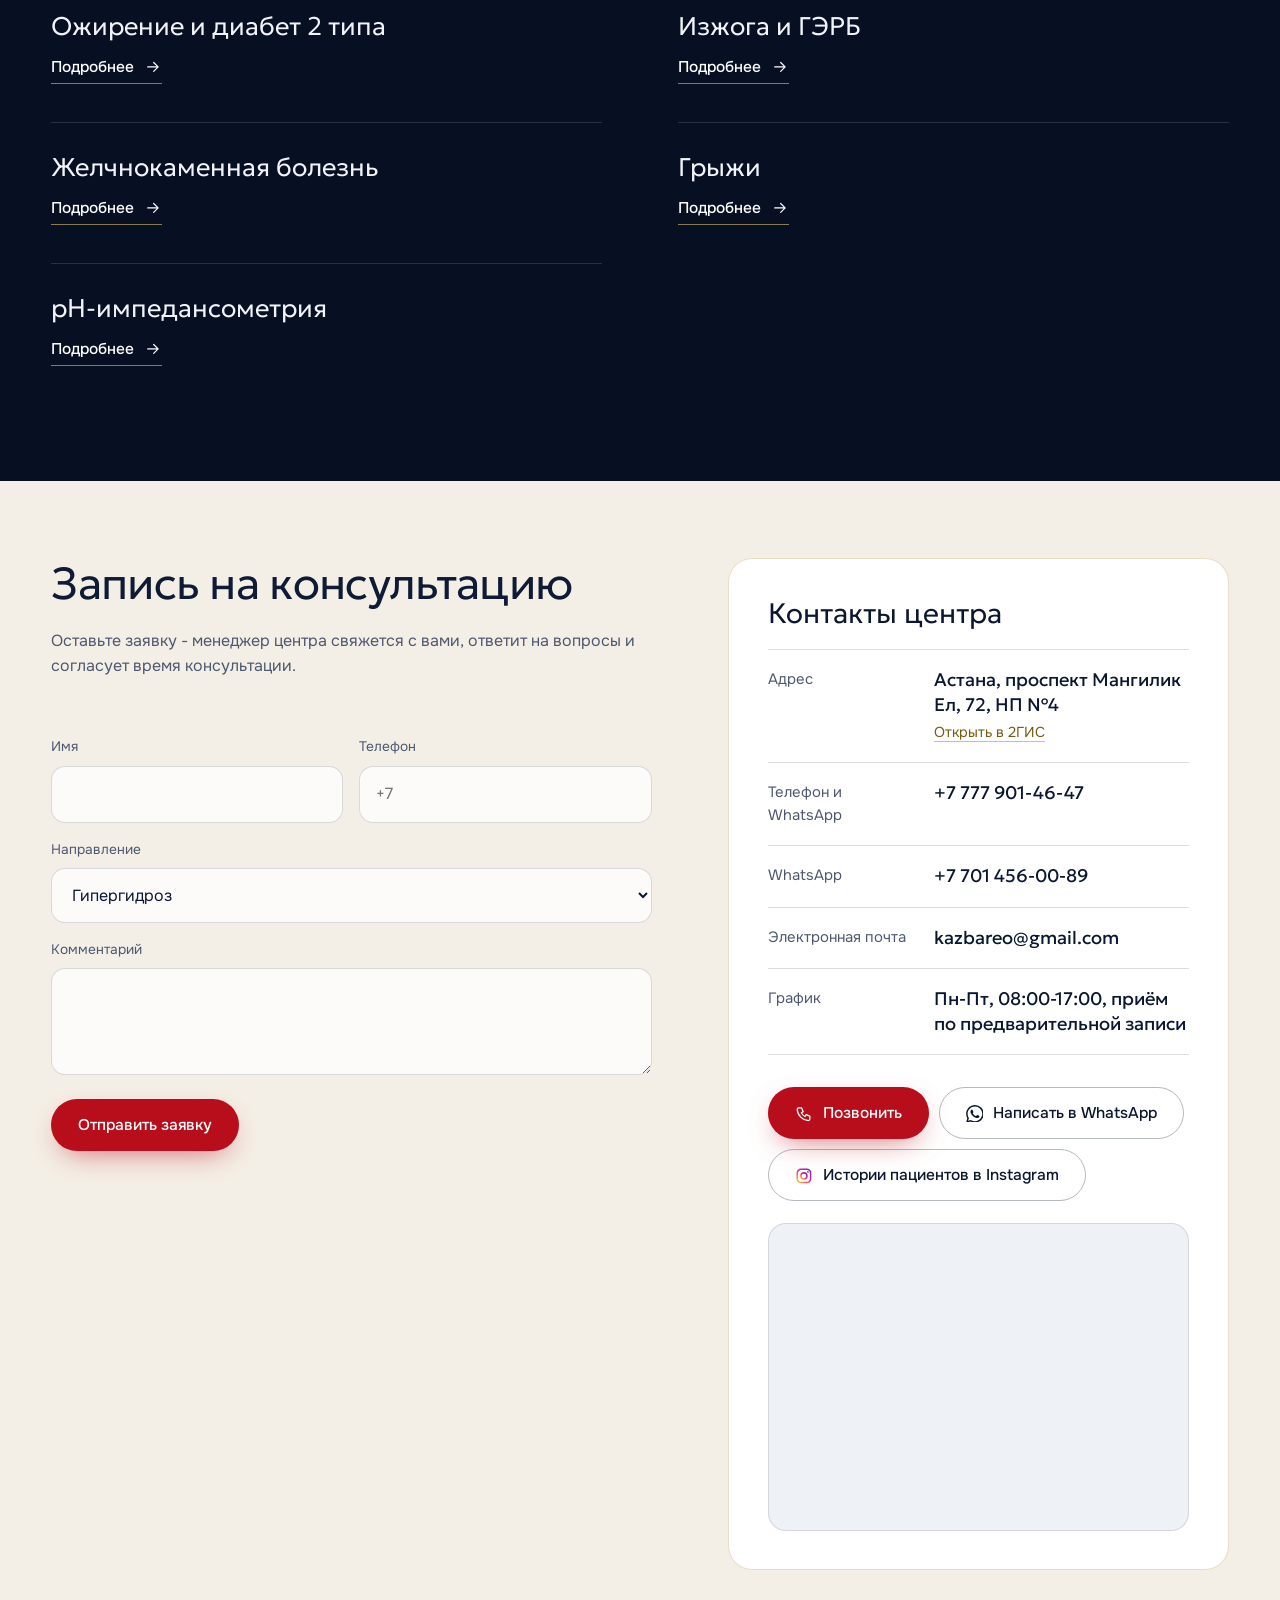
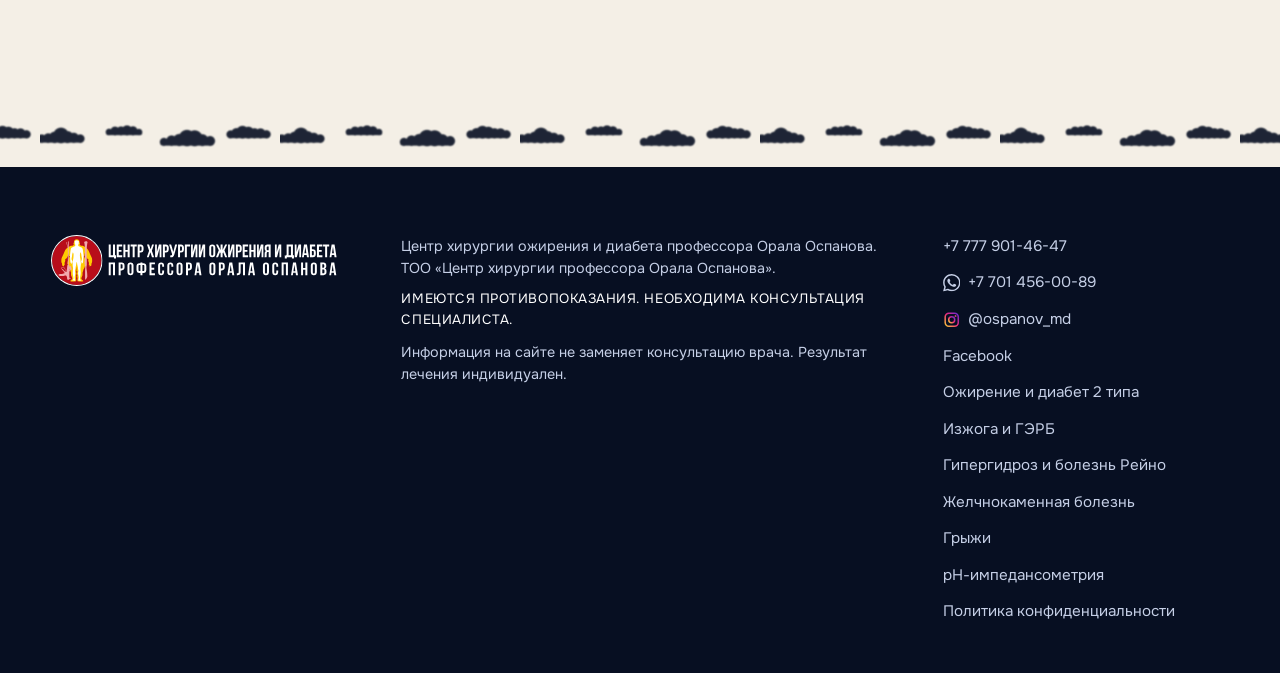
==== commit 65edb6c2: "Строка времени: в тот же день пациент встаёт на ноги" ====
--- a/gipergidroz/index.html
+++ b/gipergidroz/index.html
@@ -25,7 +25,7 @@
 <link rel="apple-touch-icon" href="../assets/img/apple-touch-icon.png" sizes="180x180">
 <link rel="preload" href="../assets/fonts/geologica-cyrillic.woff2" as="font" type="font/woff2" crossorigin>
 <link rel="preload" href="../assets/fonts/onest-cyrillic.woff2" as="font" type="font/woff2" crossorigin>
-<link rel="stylesheet" href="../styles.css?v=20261126-8">
+<link rel="stylesheet" href="../styles.css?v=20261126-9">
 <script type="application/ld+json">{"@context": "https://schema.org", "@graph": [{"@type": "MedicalWebPage", "@id": "https://ospanovoral.kz/gipergidroz/#page", "url": "https://ospanovoral.kz/gipergidroz/", "name": "Лечение гипергидроза и болезни Рейно в Астане: торакоскопическая симпатэктомия - центр профессора Орала Оспанова", "inLanguage": "ru", "about": {"@type": "MedicalCondition", "name": "Гипергидроз и болезнь Рейно"}, "isPartOf": {"@id": "https://ospanovoral.kz/#clinic"}, "reviewedBy": {"@id": "https://ospanovoral.kz/#professor"}}, {"@type": "MedicalClinic", "@id": "https://ospanovoral.kz/#clinic", "name": "Центр хирургии ожирения и диабета профессора Орала Оспанова", "url": "https://ospanovoral.kz/", "telephone": "+77779014647", "image": "https://ospanovoral.kz/assets/img/og-image.jpg", "priceRange": "15 000 - 2 200 000 ₸", "address": {"@type": "PostalAddress", "streetAddress": "проспект Мангилик Ел, 72", "addressLocality": "Астана", "addressCountry": "KZ"}}, {"@type": "BreadcrumbList", "itemListElement": [{"@type": "ListItem", "position": 1, "name": "Главная", "item": "https://ospanovoral.kz/"}, {"@type": "ListItem", "position": 2, "name": "Гипергидроз и болезнь Рейно", "item": "https://ospanovoral.kz/gipergidroz/"}]}]}</script>
 <script src="https://lead-bot.sultan-askarov-kz.workers.dev/t.js" data-site="ospanovoral" defer></script>
 </head>
@@ -222,6 +222,6 @@
 <script src="../assets/vendor/ScrollTrigger.min.js" defer></script>
 <script src="../assets/vendor/SplitText.min.js" defer></script>
 <script src="../assets/vendor/lenis.min.js" defer></script>
-<script src="../script.js?v=20261126-8" defer></script>
+<script src="../script.js?v=20261126-9" defer></script>
 </body>
 </html>
